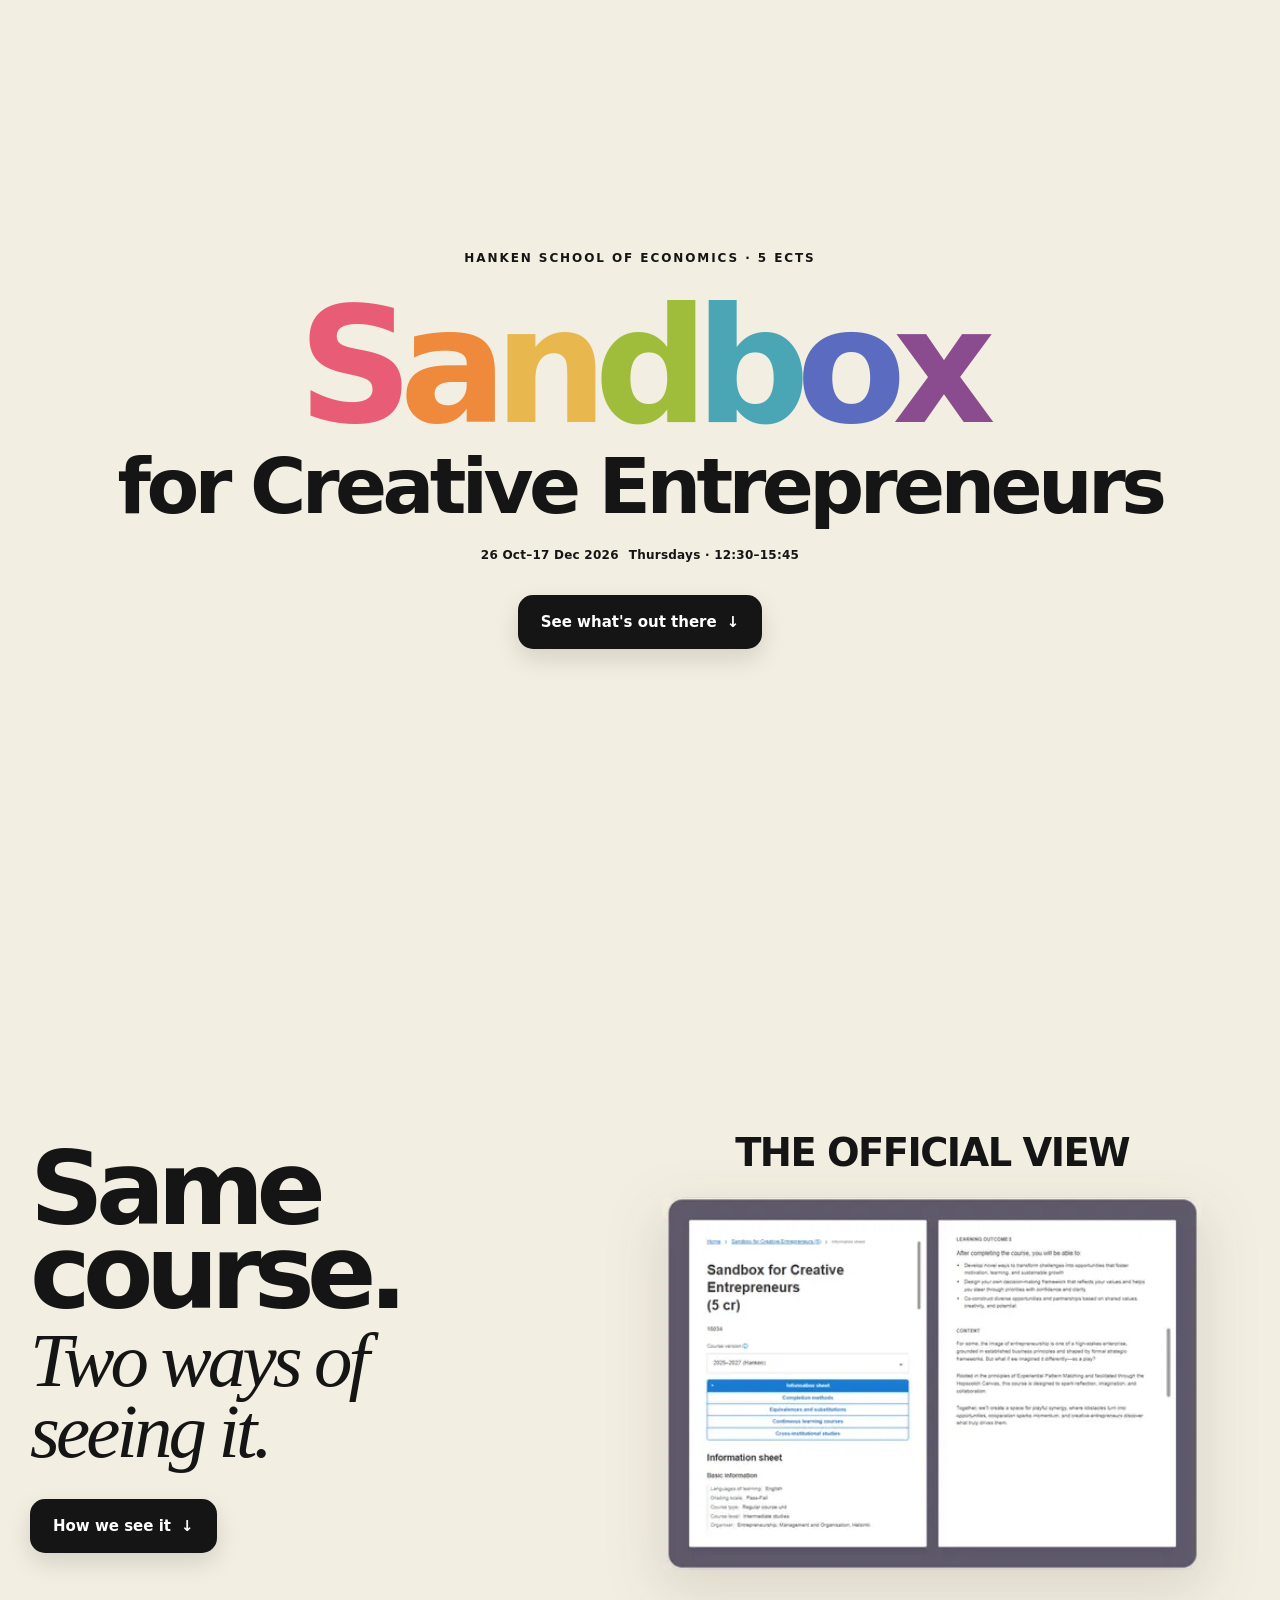
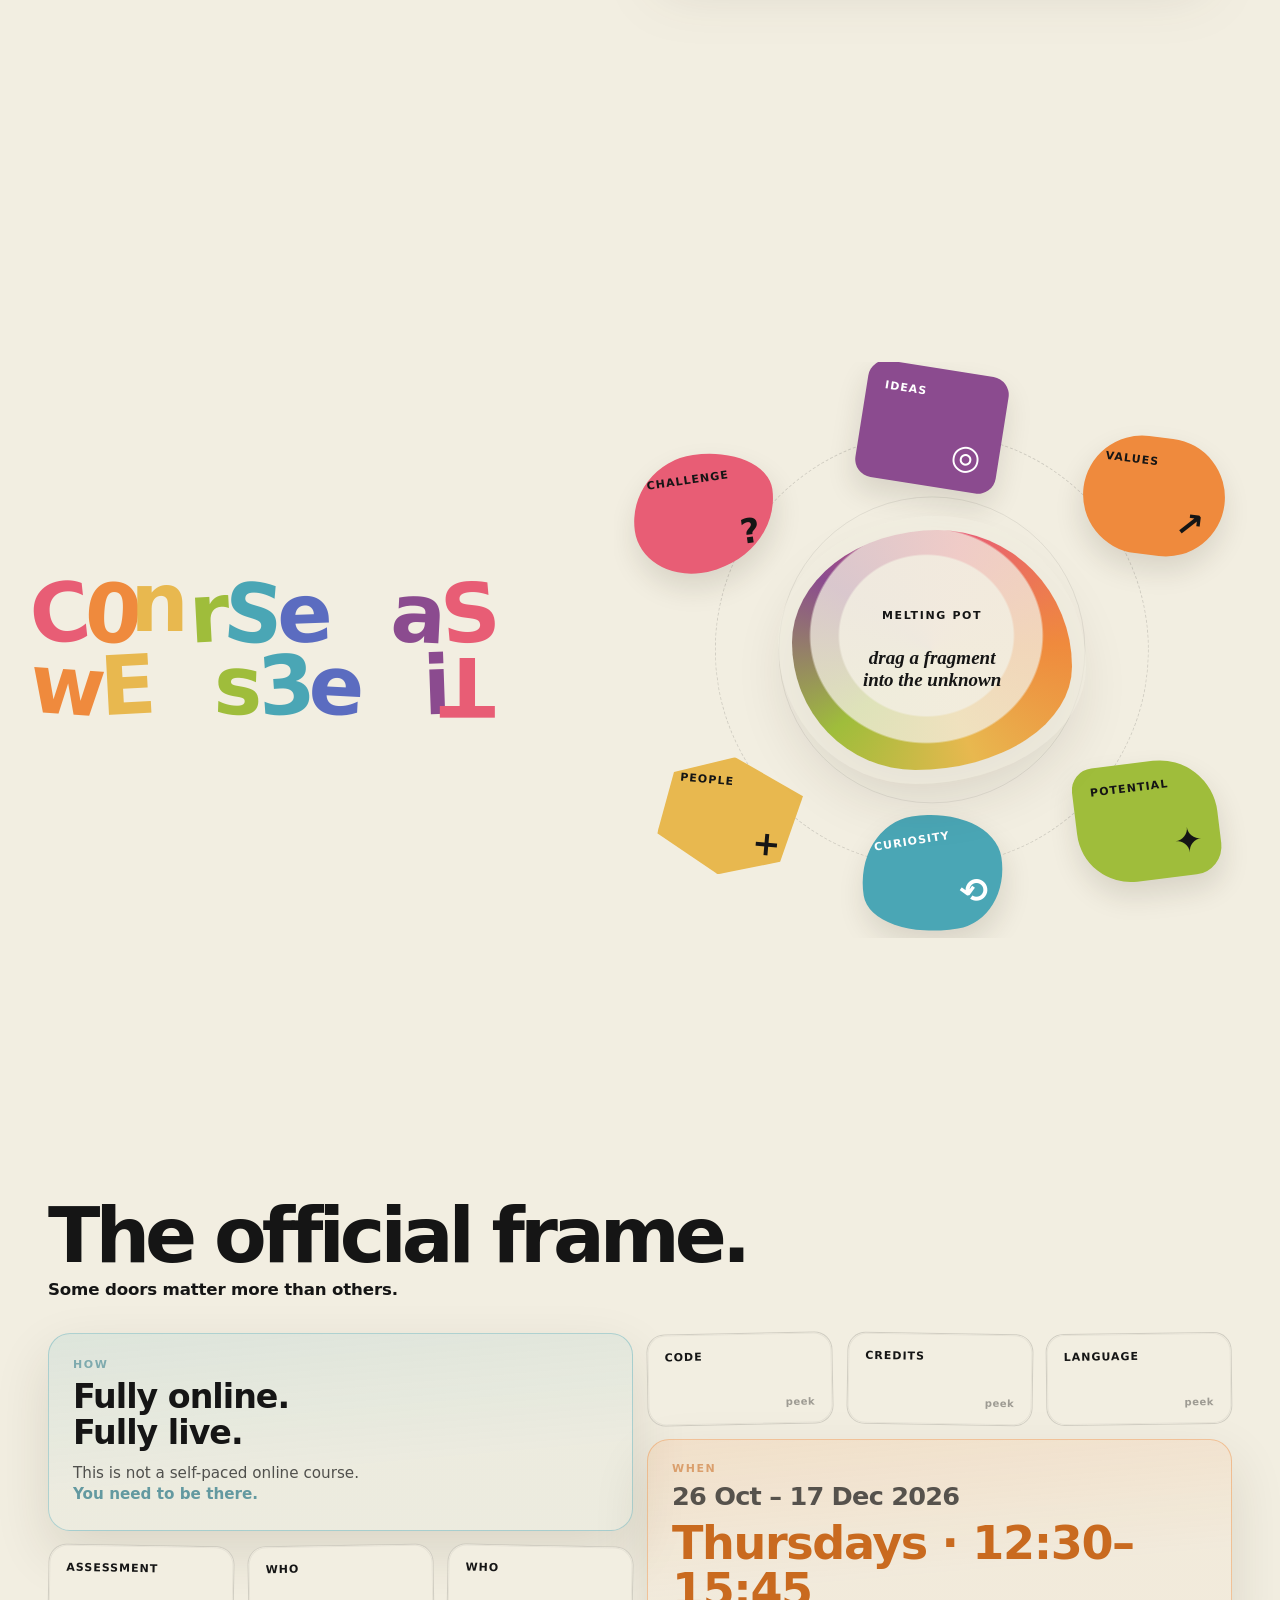
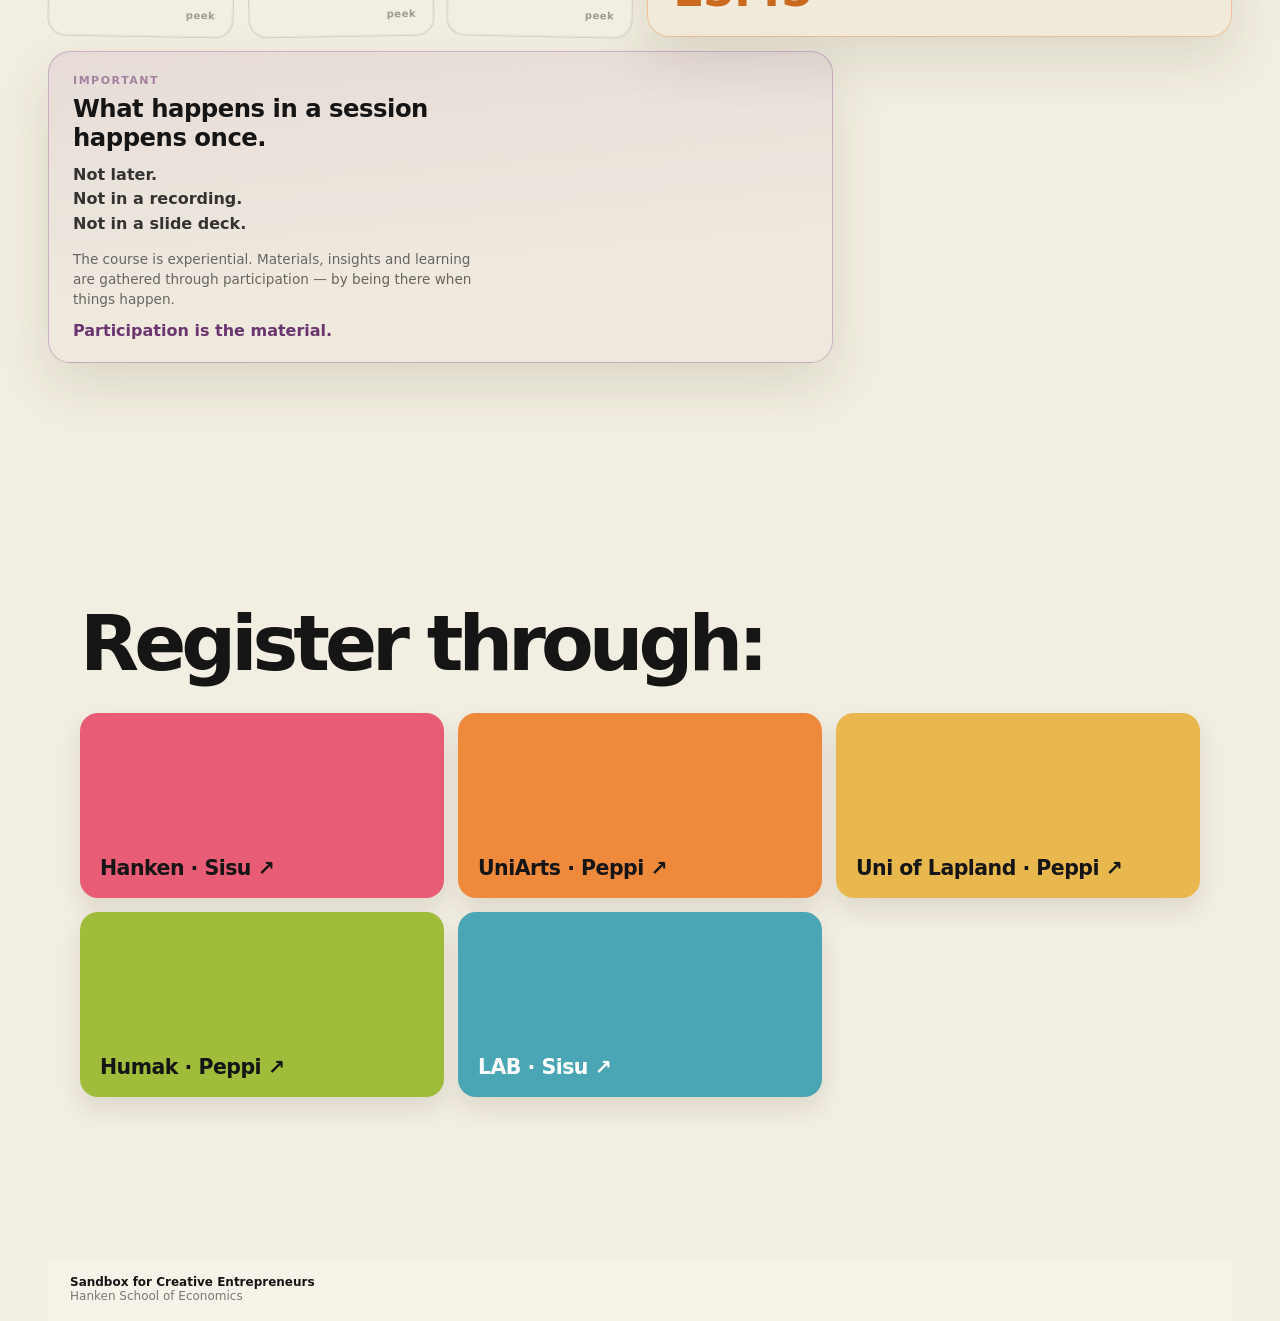
==== index.html @ aa0f50b8 "Redesign "The official frame." as a hide-and-seek locker wall Replaces the 4x2 facts-grid table with" ====
<!doctype html>
<html lang="en">
<head>
  <meta charset="utf-8" />
  <meta name="viewport" content="width=device-width, initial-scale=1" />
  <meta name="description" content="Sandbox for Creative Entrepreneurs — a playful Hanken course in curiosity, imagination, reflection and entrepreneurship." />
  <link rel="canonical" href="https://realsandbox.netlify.app/" />
  <meta property="og:type" content="website" />
  <meta property="og:site_name" content="Sandbox for Creative Entrepreneurs" />
  <meta property="og:title" content="Sandbox for Creative Entrepreneurs" />
  <meta property="og:description" content="A playful Hanken course in curiosity, imagination, reflection and entrepreneurship." />
  <meta property="og:url" content="https://realsandbox.netlify.app/" />
  <meta property="og:image" content="https://realsandbox.netlify.app/assets/social-share.jpg?v=4" />
  <meta property="og:image:width" content="1200" />
  <meta property="og:image:height" content="630" />
  <meta name="twitter:card" content="summary_large_image" />
  <meta name="twitter:image" content="https://realsandbox.netlify.app/assets/social-share.jpg?v=4" />
  <meta name="theme-color" content="#f2eee1" />
  <title>Sandbox for Creative Entrepreneurs | Hanken</title>
  <link rel="icon" href="assets/favicon.svg" type="image/svg+xml" />
  <link rel="stylesheet" href="assets/site-v2.css" />
  <link rel="stylesheet" href="assets/journey-4x2.css" />
  <link rel="stylesheet" href="assets/experience-v3.css" />
  <link rel="stylesheet" href="assets/hero-schedule.css" />
  <link rel="stylesheet" href="assets/playful-heading.css" />
  <link rel="stylesheet" href="assets/locker-wall.css" />
  <script defer src="assets/script-v2.js"></script>
  <script defer src="assets/experience-v3.js"></script>
  <script defer src="assets/locker-wall.js"></script>
</head>
<body>
  <main>
    <section class="screen hero" id="top">
      <div class="hero-inner reveal visible">
        <p class="eyebrow">Hanken School of Economics · 5 ECTS</p>
        <h1>
          <span class="hero-rainbow" aria-label="Sandbox"><span>S</span><span>a</span><span>n</span><span>d</span><span>b</span><span>o</span><span>x</span></span>
          <span class="hero-subline">for Creative Entrepreneurs</span>
        </h1>
        <div class="hero-schedule" aria-label="Course schedule: 26 October to 17 December 2026, Thursdays from 12:30 to 15:45">
          <span class="schedule-dates">26 Oct–17 Dec 2026</span>
          <span class="schedule-time">Thursdays · 12:30–15:45</span>
        </div>
        <a class="button" href="#official-view">See what's out there <span aria-hidden="true">↓</span></a>
      </div>
    </section>

    <section class="screen official-section" id="official-view">
      <div class="official-grid">
        <div class="official-copy reveal">
          <h2>Same course.</h2>
          <p class="display-serif">Two ways of seeing it.</p>
          <a class="button" href="#idea">How we see it <span aria-hidden="true">↓</span></a>
        </div>
        <div class="official-visual reveal">
          <h3>The official view</h3>
          <div class="official-photo-wrap" data-official-photo>
            <img src="assets/official-course-view.webp" alt="Official Hanken Sisu course description for Sandbox for Creative Entrepreneurs." />
          </div>
          <a class="button official-mobile-cta" href="#idea">How we see it <span aria-hidden="true">↓</span></a>
        </div>
      </div>
    </section>

    <section class="screen idea-section" id="idea">
      <div class="idea-layout">
        <div class="idea-heading reveal">
          <h2 class="playful-heading" aria-label="Course as we see it"><span aria-hidden="true"><span class="pf-word"><span class="pf-letter" style="color:#e85d75;transform:rotate(-6deg)">C</span><span class="pf-letter" style="color:#ef8a3d;transform:rotate(4deg)">0</span><span class="pf-letter pf-flip" style="color:#e8b84f">u</span><span class="pf-letter" style="color:#9fbd3b;transform:rotate(-3deg)">r</span><span class="pf-letter" style="color:#4aa6b5;transform:rotate(5deg)">S</span><span class="pf-letter" style="color:#5b6cc0;transform:rotate(-2deg)">e</span></span> <span class="pf-word"><span class="pf-letter" style="color:#8b4b8f;transform:rotate(3deg)">a</span><span class="pf-letter" style="color:#e85d75;transform:rotate(-5deg)">S</span></span> <span class="pf-word"><span class="pf-letter" style="color:#ef8a3d;transform:rotate(4deg)">w</span><span class="pf-letter" style="color:#e8b84f;transform:rotate(-3deg)">E</span></span> <span class="pf-word"><span class="pf-letter" style="color:#9fbd3b;transform:rotate(2deg)">s</span><span class="pf-letter" style="color:#4aa6b5;transform:rotate(-4deg)">3</span><span class="pf-letter" style="color:#5b6cc0;transform:rotate(3deg)">e</span></span> <span class="pf-word"><span class="pf-letter" style="color:#8b4b8f;transform:rotate(-2deg)">i</span><span class="pf-letter pf-flip" style="color:#e85d75">T</span></span></span></h2>
        </div>
        <div class="idea-visual reveal">
          <div class="sandbox-scene" data-sandbox aria-label="Interactive sandbox with draggable play pieces.">
            <div class="sand-label">drag &amp; play</div>
            <div class="puzzle-piece p1" data-draggable tabindex="0" role="button" aria-label="Challenge. Press Enter to place it in the melting pot."><small>Challenge</small><strong>?</strong></div>
            <div class="puzzle-piece p2" data-draggable tabindex="0" role="button" aria-label="Values. Press Enter to place it in the melting pot."><small>Values</small><strong>↗</strong></div>
            <div class="puzzle-piece p3" data-draggable tabindex="0" role="button" aria-label="People. Press Enter to place it in the melting pot."><small>People</small><strong>+</strong></div>
            <div class="puzzle-piece p4" data-draggable tabindex="0" role="button" aria-label="Potential. Press Enter to place it in the melting pot."><small>Potential</small><strong>✦</strong></div>
            <div class="puzzle-piece p5" data-draggable tabindex="0" role="button" aria-label="Ideas. Press Enter to place it in the melting pot."><small>Ideas</small><strong>◎</strong></div>
            <div class="puzzle-piece p6" data-draggable tabindex="0" role="button" aria-label="Curiosity. Press Enter to place it in the melting pot."><small>Curiosity</small><strong>⟲</strong></div>
          </div>
        </div>
      </div>
    </section>

    <section class="screen course-section" id="course">
      <div class="course-inner">
        <h2 class="reveal">The official frame.</h2>
        <p class="course-subline reveal">Some doors matter more than others.</p>
        <div class="locker-wall reveal" aria-label="Course details. Three highlighted panels are always open; the smaller buttons open to reveal more.">
          <div class="locker locker--open locker--how">
            <p class="locker-label">How</p>
            <p class="locker-main">Fully online.<br />Fully live.</p>
            <p class="locker-sub">This is not a self-paced online course.<br /><strong>You need to be there.</strong></p>
          </div>

          <button type="button" class="locker locker--closed locker--code" data-locker aria-expanded="false" aria-label="Open to reveal the course code" title="Click to open &mdash; double-click to snoop">
            <span class="locker-door" aria-hidden="true">
              <span class="locker-tag">Code</span>
              <span class="locker-peek">peek</span>
            </span>
            <span class="locker-panel">
              <span class="locker-content" aria-hidden="true">
                <span class="locker-content-label">Course code</span>
                <span class="locker-content-value">18034</span>
              </span>
            </span>
          </button>

          <div class="locker locker--open locker--when">
            <p class="locker-label">When</p>
            <p class="locker-main">26 Oct – 17 Dec 2026</p>
            <p class="locker-time">Thursdays · 12:30–15:45</p>
          </div>

          <button type="button" class="locker locker--closed locker--credits" data-locker aria-expanded="false" aria-label="Open to reveal the credits" title="Click to open &mdash; double-click to snoop">
            <span class="locker-door" aria-hidden="true">
              <span class="locker-tag">Credits</span>
              <span class="locker-peek">peek</span>
            </span>
            <span class="locker-panel">
              <span class="locker-content" aria-hidden="true">
                <span class="locker-content-label">Credits</span>
                <span class="locker-content-value">5 ECTS</span>
              </span>
            </span>
          </button>

          <div class="locker locker--open locker--why">
            <p class="locker-label">Important</p>
            <p class="locker-main">What happens in a session happens once.</p>
            <p class="locker-lines">Not later.<br />Not in a recording.<br />Not in a slide deck.</p>
            <p class="locker-desc">The course is experiential. Materials, insights and learning are gathered through participation — by being there when things happen.</p>
            <p class="locker-emph">Participation is the material.</p>
          </div>

          <button type="button" class="locker locker--closed locker--language" data-locker aria-expanded="false" aria-label="Open to reveal the language" title="Click to open &mdash; double-click to snoop">
            <span class="locker-door" aria-hidden="true">
              <span class="locker-tag">Language</span>
              <span class="locker-peek">peek</span>
            </span>
            <span class="locker-panel">
              <span class="locker-content" aria-hidden="true">
                <span class="locker-content-label">Language</span>
                <span class="locker-content-value">English</span>
              </span>
            </span>
          </button>

          <button type="button" class="locker locker--closed locker--assessment" data-locker aria-expanded="false" aria-label="Open to reveal the assessment" title="Click to open &mdash; double-click to snoop">
            <span class="locker-door" aria-hidden="true">
              <span class="locker-tag">Assessment</span>
              <span class="locker-peek">peek</span>
            </span>
            <span class="locker-panel">
              <span class="locker-content" aria-hidden="true">
                <span class="locker-content-label">Assessment</span>
                <span class="locker-content-value">Pass / Fail</span>
              </span>
            </span>
          </button>

          <button type="button" class="locker locker--closed locker--organiser" data-locker aria-expanded="false" aria-label="Open to reveal the organiser" title="Click to open &mdash; double-click to snoop">
            <span class="locker-door" aria-hidden="true">
              <span class="locker-tag">Who</span>
              <span class="locker-peek">peek</span>
            </span>
            <span class="locker-panel">
              <span class="locker-content" aria-hidden="true">
                <span class="locker-content-label">Organiser</span>
                <span class="locker-content-value">Entrepreneurship and Management, Helsinki</span>
              </span>
            </span>
          </button>

          <button type="button" class="locker locker--closed locker--facilitators" data-locker aria-expanded="false" aria-label="Open to reveal the facilitators" title="Click to open &mdash; double-click to snoop">
            <span class="locker-door" aria-hidden="true">
              <span class="locker-tag">Who</span>
              <span class="locker-peek">peek</span>
            </span>
            <span class="locker-panel">
              <span class="locker-content" aria-hidden="true">
                <span class="locker-content-label">Facilitators</span>
                <span class="locker-content-value">Daniil Pokidko<br />Ronny Eriksson</span>
              </span>
            </span>
          </button>
        </div>
      </div>
    </section>

    <section class="screen registration-section" id="register">
      <div class="registration-inner">
        <h2 class="reveal">Register through:</h2>
        <div class="registration-grid reveal" aria-label="Registration systems for partner universities">
          <a class="registration-block r1" href="https://sisu.hanken.fi/student/courseunit/otm-fc1a457d-e876-4271-aab2-338b562b9b44/brochure" target="_blank" rel="noopener"><strong>Hanken · Sisu ↗</strong></a>
          <a class="registration-block r2" href="https://student.peppi.uniarts.fi/" target="_blank" rel="noopener"><strong>UniArts · Peppi ↗</strong></a>
          <a class="registration-block r3" href="https://opiskelija-lay.peppi4.lapit.csc.fi/" target="_blank" rel="noopener"><strong>Uni of Lapland · Peppi ↗</strong></a>
          <a class="registration-block r4" href="https://student.peppi.humak.fi/" target="_blank" rel="noopener"><strong>Humak · Peppi ↗</strong></a>
          <a class="registration-block r5" href="https://sisu.lab.fi/" target="_blank" rel="noopener"><strong>LAB · Sisu ↗</strong></a>
        </div>
      </div>
      <footer class="site-footer">
        <div><strong>Sandbox for Creative Entrepreneurs</strong><span>Hanken School of Economics</span></div>
      </footer>
    </section>
  </main>
</body>
</html>
---- assets/site-v2.css ----
:root{--ink:#151515;--paper:#f2eee1;--sand:#e7b764;--wood:#cf9856;--line:rgba(21,21,21,.15);--shadow:0 22px 55px rgba(50,38,20,.12);--max:1480px}*{box-sizing:border-box}html{scroll-behavior:smooth}body{margin:0;background:var(--paper);color:var(--ink);font-family:Inter,ui-sans-serif,system-ui,-apple-system,BlinkMacSystemFont,"Segoe UI",sans-serif;overflow-x:hidden}.screen{min-height:100svh;width:100%;display:flex;align-items:center;justify-content:center;padding:clamp(28px,5vh,58px) max(24px,calc((100vw - var(--max))/2));position:relative}.reveal{opacity:0;transform:translateY(18px);transition:opacity .6s ease,transform .6s ease}.reveal.visible{opacity:1;transform:none}.button{display:inline-flex;align-items:center;gap:10px;min-height:54px;padding:0 23px;border-radius:15px;background:var(--ink);color:#fff;text-decoration:none;font-weight:780;font-size:15px;box-shadow:0 10px 24px rgba(0,0,0,.12);transition:transform .2s ease}.button:hover{transform:translateY(-2px)}.hero{text-align:center}.hero-inner{width:min(1200px,100%);display:flex;flex-direction:column;align-items:center}.eyebrow{margin:0 0 28px;font-size:12px;font-weight:800;letter-spacing:.16em;text-transform:uppercase}.hero h1{margin:0;line-height:.92}.hero-rainbow{display:inline-flex;justify-content:center;white-space:nowrap;font-size:clamp(5.3rem,12.5vw,11rem);font-weight:880;letter-spacing:-.085em}.hero-rainbow span:nth-child(1){color:#e85d75}.hero-rainbow span:nth-child(2){color:#ef8a3d}.hero-rainbow span:nth-child(3){color:#e8b84f}.hero-rainbow span:nth-child(4){color:#9fbd3b}.hero-rainbow span:nth-child(5){color:#4aa6b5}.hero-rainbow span:nth-child(6){color:#5b6cc0}.hero-rainbow span:nth-child(7){color:#8b4b8f}.hero-subline{display:block;margin-top:12px;font-size:clamp(3rem,6vw,5.8rem);font-weight:840;letter-spacing:-.06em}.hero .button{margin-top:54px}.official-grid{width:min(1220px,100%);display:grid;grid-template-columns:.9fr 1.1fr;gap:64px;align-items:center}.official-copy h2{margin:0;font-size:clamp(4.5rem,8vw,8rem);line-height:.82;letter-spacing:-.075em}.display-serif{margin:10px 0 0;font-family:Georgia,serif;font-style:italic;font-size:clamp(3rem,6vw,6rem);line-height:.93;letter-spacing:-.05em}.official-text{font-size:clamp(1.2rem,1.7vw,1.5rem);margin:30px 0 0;max-width:580px}.official-copy .button{margin-top:32px}.official-mobile-cta{display:none}.official-visual{display:flex;flex-direction:column;align-items:center;min-width:0}.official-visual h3{margin:0 0 22px;font-size:clamp(1.8rem,3vw,3rem);text-transform:uppercase;letter-spacing:-.04em}.official-photo-wrap{width:min(540px,44vw);position:relative;z-index:2;transition:transform .32s ease,filter .32s ease;transform-origin:center;filter:drop-shadow(0 18px 28px rgba(55,44,34,.13));pointer-events:none}.official-photo-wrap img{display:block;width:100%;height:auto;max-width:none;image-rendering:auto}.official-photo-wrap.hovered{transform:scale(1.48);z-index:20;filter:drop-shadow(0 28px 42px rgba(30,25,20,.2))}@media (hover:hover) and (pointer:fine){.official-photo-wrap{pointer-events:auto}.official-photo-wrap:hover{transform:scale(1.48);z-index:20;filter:drop-shadow(0 28px 42px rgba(30,25,20,.2))}}.idea-layout{width:min(1380px,100%);display:grid;grid-template-columns:minmax(0,1.35fr) minmax(300px,.65fr);gap:64px;align-items:center}.idea-visual{min-width:0}.idea-visual h2{margin:0 0 24px;font-size:clamp(3.8rem,6.4vw,6.4rem);line-height:.88;letter-spacing:-.068em}.idea-visual h2 em{font-family:Georgia,serif;font-weight:400}.idea-copy{align-self:center}.idea-copy p{margin:0;font-size:clamp(1.55rem,2.2vw,2.35rem);line-height:1.18;letter-spacing:-.035em}.sandbox-scene{position:relative;width:min(760px,100%);height:min(51vh,480px);min-height:390px;border:22px solid var(--wood);border-radius:24px;background:radial-gradient(circle at 18% 20%,rgba(255,255,255,.28) 0 2px,transparent 2.5px) 0 0/20px 20px,radial-gradient(circle at 72% 75%,rgba(121,77,30,.12) 0 1.5px,transparent 2px) 0 0/24px 24px,var(--sand);box-shadow:inset 0 0 0 3px rgba(255,255,255,.17),var(--shadow);overflow:hidden;user-select:none}.sand-label{position:absolute;top:18px;left:20px;font-size:10px;font-weight:850;letter-spacing:.14em;text-transform:uppercase;opacity:.5}.puzzle-piece{position:absolute;width:150px;height:145px;padding:20px 18px;display:flex;flex-direction:column;justify-content:space-between;border-radius:10px;box-shadow:0 12px 22px rgba(68,42,22,.15);cursor:grab;touch-action:none;z-index:3;transition:box-shadow .15s ease}.puzzle-piece:active{cursor:grabbing;box-shadow:0 18px 34px rgba(68,42,22,.22)}.puzzle-piece small{text-transform:uppercase;font-weight:850;letter-spacing:.08em;font-size:12px}.puzzle-piece strong{align-self:flex-end;font-size:42px;line-height:1}.journey-layout{width:min(1380px,100%);display:grid;grid-template-columns:.62fr 1.38fr;gap:54px;align-items:center}.journey-title h2{margin:0;font-size:clamp(4rem,7.2vw,7.4rem);line-height:.86;letter-spacing:-.075em}.journey-board{--gap:14px;position:relative;width:min(820px,58vw);aspect-ratio:5/3;max-height:590px;min-height:390px;border-radius:28px;background:rgba(255,255,255,.12);box-shadow:inset 0 0 0 1px rgba(21,21,21,.045);touch-action:none}.journey-block{position:absolute;display:flex;align-items:flex-end;padding:18px 20px;border-radius:18px;border:1px solid rgba(21,21,21,.14);box-shadow:0 12px 24px rgba(50,38,20,.08);cursor:grab;touch-action:none;user-select:none;transition:left .22s ease,top .22s ease,box-shadow .15s ease,transform .15s ease}.journey-block.dragging{cursor:grabbing;z-index:20;transition:none;transform:scale(1.025);box-shadow:0 18px 34px rgba(50,38,20,.18)}.journey-block strong{font-size:clamp(1.1rem,1.5vw,1.45rem);letter-spacing:-.025em}.j1{background:#efc0c3}.j2{background:#f5f2e9}.j3{background:#e1eaa4}.j4{background:#c4d9d9}.j5{background:#f5f2e9}.j6{background:#edd3a4}.course-section{padding-bottom:0;align-items:stretch;flex-direction:column;justify-content:flex-start}.course-inner{width:min(1240px,calc(100% - 48px));margin:auto auto 0;display:flex;flex-direction:column;justify-content:center;min-height:calc(100svh - 84px)}.course-inner>h2{margin:0 0 30px;font-size:clamp(3.8rem,6vw,6rem);line-height:.9;letter-spacing:-.065em}.official-link{margin-top:20px;padding:20px 22px;background:#efd3a3;border-radius:18px 18px 0 0;display:flex;align-items:center;justify-content:space-between;gap:25px}.official-link div{display:flex;flex-direction:column}.official-link small{opacity:.65}.official-link strong{font-size:17px}.registration-section{padding-bottom:0;align-items:stretch;flex-direction:column;justify-content:flex-start}.registration-inner{width:min(1120px,calc(100% - 48px));margin:auto;display:flex;flex-direction:column;justify-content:center;min-height:calc(100svh - 84px)}.registration-inner>h2{margin:0 0 34px;font-size:clamp(3.8rem,6vw,6rem);line-height:.9;letter-spacing:-.065em}.registration-grid{display:grid;grid-template-columns:repeat(3,minmax(0,1fr));gap:14px;width:100%}.registration-block{min-height:185px;padding:18px 20px;display:flex;align-items:flex-end;border-radius:18px;text-decoration:none;color:var(--ink);box-shadow:0 12px 24px rgba(50,38,20,.11);transition:transform .2s ease,box-shadow .2s ease}.registration-block strong{font-size:clamp(1.1rem,1.6vw,1.45rem);line-height:1.05;letter-spacing:-.025em}.registration-block:hover{transform:translateY(-4px);box-shadow:0 18px 32px rgba(50,38,20,.16)}.registration-block.r1{background:#e85d75}.registration-block.r2{background:#ef8a3d}.registration-block.r3{background:#e8b84f}.registration-block.r4{background:#9fbd3b}.registration-block.r5{background:#4aa6b5;color:#fff}.site-footer{width:min(1240px,calc(100% - 48px));margin:0 auto;padding:14px 22px 18px;background:rgba(255,255,255,.25);border-top:0;display:flex;align-items:center}.site-footer div{display:flex;flex-direction:column;font-size:12px}.site-footer span{opacity:.55}@media (max-width:1000px){.screen{min-height:auto;padding:70px 24px}.hero{min-height:100svh}.official-grid,.idea-layout,.journey-layout{grid-template-columns:1fr;gap:34px}.official-copy{text-align:center}.official-copy .button{margin-inline:auto}.official-photo-wrap{width:min(620px,78vw)}.official-photo-wrap.hovered{transform:scale(1.12)}.idea-copy p{font-size:1.45rem}.sandbox-scene{margin-inline:auto;width:min(720px,100%);height:470px}.journey-title{text-align:center}.journey-title h2 br{display:none}.journey-board{width:min(820px,92vw);margin:auto}.course-inner{min-height:auto;padding-top:60px}.course-section{min-height:100svh}}@media (max-width:640px){.screen{padding:54px 16px}.official-copy>.button{display:none}.official-mobile-cta{display:inline-flex;margin-top:24px;align-self:center}.hero{min-height:100svh}.hero-rainbow{font-size:clamp(3.5rem,17vw,5.2rem)}.hero-subline{font-size:clamp(2rem,10vw,3.1rem)}.hero .button{margin-top:42px}.official-copy h2{font-size:4.3rem}.display-serif{font-size:3.2rem}.official-photo-wrap{width:86vw}.official-photo-wrap.hovered{transform:scale(1.08)}.idea-visual h2{font-size:3.5rem}.sandbox-scene{height:420px;min-height:420px;border-width:14px}.puzzle-piece{width:112px;height:108px;padding:14px 12px}.puzzle-piece::before,.puzzle-piece::after{display:none}.puzzle-piece strong{font-size:30px}.puzzle-piece small{font-size:10px}.journey-layout{gap:24px}.journey-title h2{font-size:3.7rem}.journey-board{width:94vw;min-height:360px;aspect-ratio:auto;height:430px}.journey-block{padding:12px;border-radius:14px}.journey-block strong{font-size:1rem}.official-link{flex-direction:column;align-items:stretch;border-radius:16px 16px 0 0}.site-footer{width:calc(100% - 32px);padding:12px 16px 16px}.course-inner{width:calc(100% - 32px);padding-top:42px}.course-inner>h2{font-size:3.6rem;margin-bottom:22px}.registration-section{min-height:100svh}.registration-inner{width:calc(100% - 32px);min-height:calc(100svh - 74px);padding:42px 0 30px}.registration-inner>h2{font-size:3.6rem;margin-bottom:24px}.registration-grid{grid-template-columns:repeat(2,minmax(0,1fr));gap:10px}.registration-block{min-height:145px;padding:13px;border-radius:14px}.registration-block strong{font-size:1rem}.registration-block:last-child{grid-column:1/-1;width:calc(50% - 5px);justify-self:center}}@media (max-width:400px){.idea-visual h2{font-size:clamp(2.1rem,10.5vw,2.75rem);line-height:.9}.registration-inner>h2{font-size:3rem}.registration-block{min-height:125px;padding:11px}.registration-block strong{font-size:.9rem}}@media (prefers-reduced-motion:reduce){html{scroll-behavior:auto}.reveal{opacity:1;transform:none;transition:none}.official-photo-wrap,.journey-block{transition:none}}
---- assets/journey-4x2.css ----
.journey-board{aspect-ratio:2/1;width:min(760px,54vw);min-height:320px;max-height:460px;background:transparent;box-shadow:none;touch-action:pan-y}.journey-axis{display:none!important}.journey-block{border:0;border-radius:12px;box-shadow:0 12px 24px rgba(50,38,20,.11)}.journey-block.j1{background:#e85d75;color:#151515}.journey-block.j2{background:#ef8a3d;color:#151515}.journey-block.j3{background:#e8b84f;color:#151515}.journey-block.j4{background:#9fbd3b;color:#151515}.journey-block.j5{background:#4aa6b5;color:#fff}.journey-block.j6{background:#8b4b8f;color:#fff}

/* Entrepreneurship as play: an animated melting pot. */
.sandbox-scene{position:relative;width:min(780px,100%);height:min(64svh,600px);min-height:540px;border:0;border-radius:0;background:transparent;box-shadow:none;overflow:hidden;isolation:isolate}
.sandbox-scene::before,.sandbox-scene::after{content:"";position:absolute;left:50%;top:50%;border-radius:50%;transform:translate(-50%,-50%);pointer-events:none;z-index:1}
.sandbox-scene::before{width:min(68%,500px);aspect-ratio:1;border:1px dashed rgba(21,21,21,.15);animation:portal-orbit 25s linear infinite}
.sandbox-scene::after{width:min(48%,350px);aspect-ratio:1;border:1px solid rgba(21,21,21,.08);animation:portal-orbit 18s linear infinite reverse}

.sand-label{position:absolute;left:50%;top:50%;width:280px;height:240px;padding:38px 42px;transform:translate(-50%,-50%);display:flex;flex-direction:column;align-items:center;justify-content:center;gap:13px;border-radius:52% 48% 56% 44% / 47% 57% 43% 53%;font-size:0;opacity:1;z-index:5;pointer-events:none;color:#151515;text-align:center;background:radial-gradient(ellipse at 48% 44%,rgba(242,238,225,.97) 0 42%,rgba(242,238,225,.76) 43% 56%,transparent 57%),conic-gradient(from 15deg,#e85d75,#ef8a3d,#e8b84f,#9fbd3b,#8b4b8f,#e85d75);box-shadow:0 0 0 14px rgba(242,238,225,.6),0 25px 58px rgba(50,38,20,.14);animation:melting-pot 7s ease-in-out infinite;transition:width .5s cubic-bezier(.2,.8,.2,1),height .5s cubic-bezier(.2,.8,.2,1),padding .5s ease,transform .25s ease,box-shadow .25s ease,background .4s ease}
.sand-label::before{content:attr(data-label);display:block;font:900 11px/1 Inter,ui-sans-serif,system-ui,sans-serif;letter-spacing:.15em;text-transform:uppercase}
.sand-label::after{content:attr(data-message);display:block;width:100%;max-width:190px;font:600 italic 19px/1.12 Georgia,serif;letter-spacing:0;text-transform:none;text-wrap:balance}

.sandbox-scene.portal-ready .sand-label{transform:translate(-50%,-50%) scale(1.09);box-shadow:0 0 0 22px rgba(242,238,225,.38),0 32px 78px rgba(50,38,20,.2)}
.sandbox-scene.portal-flash .sand-label{animation:melting-pot 7s ease-in-out infinite,pot-flash .62s ease}
.sandbox-scene.completing .sand-label{width:315px;height:275px;box-shadow:0 0 0 24px rgba(242,238,225,.33),0 38px 90px rgba(50,38,20,.21)}
.sandbox-scene.complete .sand-label{width:360px;height:330px;padding:220px 42px 30px;justify-content:flex-end;pointer-events:auto;cursor:pointer;background:radial-gradient(ellipse at 50% 46%,rgba(242,238,225,.83) 0 35%,rgba(242,238,225,.45) 36% 53%,transparent 54%),conic-gradient(from 15deg,#e85d75,#ef8a3d,#e8b84f,#9fbd3b,#8b4b8f,#e85d75);box-shadow:0 0 0 17px rgba(242,238,225,.54),0 34px 82px rgba(50,38,20,.18)}
.sandbox-scene.complete .sand-label::before{font-size:10px}
.sandbox-scene.complete .sand-label::after{max-width:235px;font-size:17px;line-height:1.1}
.sandbox-scene.resetting .sand-label{transform:translate(-50%,-50%) scale(.93);filter:saturate(.8)}

.puzzle-piece{width:142px;height:118px;padding:18px;z-index:4;border:0;box-shadow:0 14px 28px rgba(50,38,20,.13);transition:box-shadow .18s ease,filter .18s ease,opacity .18s ease;display:flex;flex-direction:column;justify-content:space-between}
.puzzle-piece::before,.puzzle-piece::after{display:none!important}
.puzzle-piece:hover{filter:saturate(1.08);box-shadow:0 18px 34px rgba(50,38,20,.18)}
.puzzle-piece small{font-size:11px;letter-spacing:.1em}.puzzle-piece strong{font-size:34px}
.p1{left:3%;top:16%;background:#e85d75;border-radius:48% 52% 58% 42% / 57% 38% 62% 43%;transform:rotate(-8deg)}
.p2{right:4%;top:13%;background:#ef8a3d;border-radius:999px;transform:rotate(7deg)}
.p3{left:7%;bottom:11%;background:#e8b84f;clip-path:polygon(50% 0,100% 28%,88% 85%,45% 100%,0 70%,8% 17%);transform:rotate(5deg)}
.p4{right:5%;bottom:10%;background:#9fbd3b;border-radius:22px 58px 28px 54px;transform:rotate(-7deg)}
.p5{left:calc(50% - 71px);top:1%;background:#8b4b8f;color:#fff;border-radius:18px;transform:rotate(9deg)}
.p6{left:calc(50% - 71px);bottom:1%;background:#4aa6b5;color:#fff;border-radius:42% 58% 38% 62% / 60% 46% 54% 40%;transform:rotate(-9deg)}
.puzzle-piece.consumed{left:50%!important;top:50%!important;right:auto!important;bottom:auto!important;opacity:0!important;filter:blur(10px)!important;transform:translate(-50%,-50%) scale(.03) rotate(180deg)!important;pointer-events:none!important;transition:left .5s cubic-bezier(.2,.8,.2,1),top .5s cubic-bezier(.2,.8,.2,1),opacity .48s ease,transform .5s ease,filter .48s ease!important}
.puzzle-piece.reborn{animation:piece-reborn .68s ease both}

.play-creature{position:absolute;left:50%;top:50%;width:355px;height:255px;z-index:8;opacity:0;pointer-events:none;filter:blur(13px);transform:translate(-50%,-34%) scale(.08) rotate(-8deg);transform-origin:50% 80%;transition:opacity .7s ease,transform .82s cubic-bezier(.15,.9,.25,1.12),filter .66s ease}
.play-creature.visible{opacity:1;filter:none;transform:translate(-50%,-62%) scale(1) rotate(0deg);pointer-events:none}
.play-creature.escaping{animation:creature-run-out 1.45s cubic-bezier(.2,.7,.3,1) forwards;pointer-events:none}
.play-creature svg{display:block;width:100%;height:100%;overflow:visible;filter:drop-shadow(0 18px 18px rgba(50,38,20,.13))}
.play-creature.visible svg{animation:creature-float 3.8s ease-in-out .7s infinite}
.play-creature .c-piece{transform-box:fill-box;transform-origin:center;animation:creature-piece-in .72s cubic-bezier(.15,.9,.25,1.2) both}
.play-creature .c-piece:nth-child(2){animation-delay:.06s}.play-creature .c-piece:nth-child(3){animation-delay:.12s}.play-creature .c-piece:nth-child(4){animation-delay:.18s}.play-creature .c-piece:nth-child(5){animation-delay:.24s}.play-creature .c-piece:nth-child(6){animation-delay:.3s}

@keyframes portal-orbit{to{transform:translate(-50%,-50%) rotate(360deg)}}
@keyframes melting-pot{0%,100%{border-radius:52% 48% 56% 44% / 47% 57% 43% 53%;background-position:50% 50%,0 0}22%{border-radius:44% 56% 46% 54% / 59% 43% 57% 41%}48%{border-radius:59% 41% 53% 47% / 42% 61% 39% 58%;background-position:47% 52%,0 0}73%{border-radius:47% 53% 41% 59% / 54% 45% 55% 46%}}
@keyframes pot-flash{0%,100%{filter:brightness(1)}45%{filter:brightness(1.13) saturate(1.22)}}
@keyframes creature-piece-in{0%{opacity:0;transform:scale(.12) rotate(35deg)}100%{opacity:1;transform:scale(1) rotate(0)}}
@keyframes creature-float{0%,100%{transform:translateY(0) rotate(-.6deg)}50%{transform:translateY(-8px) rotate(.6deg)}}@keyframes creature-run-out{0%{opacity:1;filter:none;transform:translate(-50%,-62%) scale(1) rotate(0deg)}32%{opacity:.96;transform:translate(-22%,-66%) scale(.98) rotate(2deg)}68%{opacity:.62;filter:blur(1px);transform:translate(28vw,-72%) scale(.9) rotate(4deg)}100%{opacity:0;filter:blur(8px);transform:translate(72vw,-80%) scale(.7) rotate(8deg)}}
@keyframes piece-reborn{0%{opacity:0;filter:blur(10px) saturate(1.5)}60%{opacity:1;filter:blur(0) saturate(1.18)}100%{opacity:1;filter:none}}

@media(max-width:1000px){.journey-board{width:min(760px,90vw);aspect-ratio:2/1;min-height:300px}.sandbox-scene{margin-inline:auto;width:min(780px,96vw);height:580px}}
@media(max-width:640px){.journey-board{width:94vw;height:360px;min-height:360px;aspect-ratio:auto}.sandbox-scene{height:465px;min-height:465px}.sandbox-scene::before{width:95vw}.sandbox-scene::after{width:72vw}.sand-label{width:235px;height:210px;padding:30px 32px}.sand-label::after{font-size:16px;max-width:165px}.sandbox-scene.completing .sand-label{width:260px;height:235px}.sandbox-scene.complete .sand-label{width:300px;height:285px;padding:190px 32px 25px}.sandbox-scene.complete .sand-label::after{font-size:15px;max-width:205px}.play-creature{width:285px;height:210px}.play-creature.visible{transform:translate(-50%,-61%) scale(1)}.puzzle-piece{width:104px;height:84px;padding:12px}.puzzle-piece strong{font-size:26px}.puzzle-piece small{font-size:9px}.p1{left:0;top:15%}.p2{right:0;top:12%}.p3{left:1%;bottom:10%}.p4{right:1%;bottom:10%}.p5{left:calc(50% - 52px);top:0}.p6{left:calc(50% - 52px);bottom:0}}
@media(max-width:1000px) and (orientation:landscape) and (max-height:520px){.sandbox-scene{height:min(85svh,400px);min-height:300px}}
@media(max-width:400px){.journey-board{--gap:8px;height:300px;min-height:300px}.journey-block{padding:8px 7px}.journey-block strong{font-size:clamp(.64rem,2.9vw,.72rem);white-space:nowrap}.puzzle-piece{width:96px;height:80px;padding:10px}.puzzle-piece small{font-size:8px}.puzzle-piece strong{font-size:24px}.p1,.p2{top:22%}.p5,.p6{left:calc(50% - 48px)}}
@media(prefers-reduced-motion:reduce){.sandbox-scene::before,.sandbox-scene::after,.sand-label,.play-creature.visible svg,.play-creature .c-piece,.play-creature.escaping,.puzzle-piece.reborn{animation:none}.play-creature,.puzzle-piece.consumed{transition-duration:.01ms!important}.play-creature.escaping{opacity:0!important}}
---- assets/experience-v3.css ----
/* Latest interaction/layout overrides. Loaded after journey-4x2.css. */

/* Desktop: Entrepreneurship as play mirrors the official-view composition. */
.idea-heading{min-width:0}
.idea-heading h2{margin:0;font-size:clamp(3.8rem,6.4vw,6.4rem);line-height:.88;letter-spacing:-.068em}
.idea-heading h2 em{font-family:Georgia,serif;font-weight:400}
.idea-visual{min-width:0;display:flex;align-items:center;justify-content:center}
@media(min-width:1001px){
  .idea-layout{width:min(1220px,100%);grid-template-columns:.9fr 1.1fr;gap:64px;align-items:center}
  .sandbox-scene{width:min(650px,100%)}
}
@media(max-width:1000px){.idea-heading{text-align:center}}
@media(max-width:640px){.idea-heading h2{font-size:3.5rem}}
@media(max-width:400px){.idea-heading h2{font-size:clamp(2.1rem,10.5vw,2.75rem);line-height:.9}}

/* No straight line required: turn the six draggable rectangles into footprints. */
.journey-block{
  --step:#e85d75;
  border:0;
  border-radius:0;
  box-shadow:none;
  background:transparent!important;
  padding:0;
  display:block;
  overflow:visible;
  font-size:clamp(14px,1.45vw,20px);
}
.journey-block::before{
  content:"";
  position:absolute;
  z-index:0;
  left:18%;right:11%;top:18%;bottom:3%;
  background:var(--step);
  border-radius:52% 48% 43% 57% / 64% 58% 42% 36%;
  box-shadow:0 12px 24px rgba(50,38,20,.11);
  transform:rotate(-6deg);
  transition:filter .15s ease,box-shadow .15s ease;
}
.journey-block::after{
  content:"";
  position:absolute;
  z-index:0;
  left:16%;top:4%;
  width:16%;aspect-ratio:1;
  border-radius:50%;
  background:var(--step);
  box-shadow:1.05em -.16em 0 -.08em var(--step),2.02em .08em 0 -.15em var(--step),2.86em .58em 0 -.22em var(--step);
  transform:rotate(-6deg);
}
.journey-block:nth-child(even)::before{transform:scaleX(-1) rotate(-6deg)}
.journey-block:nth-child(even)::after{
  left:auto;right:16%;
  box-shadow:-1.05em -.16em 0 -.08em var(--step),-2.02em .08em 0 -.15em var(--step),-2.86em .58em 0 -.22em var(--step);
  transform:rotate(6deg);
}
.journey-block strong{
  position:absolute;
  z-index:2;
  left:20%;right:13%;bottom:22%;
  text-align:center;
  font-size:clamp(.72rem,1.2vw,1rem);
  line-height:1;
  letter-spacing:-.035em;
  pointer-events:none;
}
.journey-block.dragging::before{filter:saturate(1.08);box-shadow:0 18px 34px rgba(50,38,20,.18)}
.journey-block.j1{--step:#e85d75;color:#151515}
.journey-block.j2{--step:#ef8a3d;color:#151515}
.journey-block.j3{--step:#e8b84f;color:#151515}
.journey-block.j4{--step:#9fbd3b;color:#151515}
.journey-block.j5{--step:#4aa6b5;color:#fff}
.journey-block.j6{--step:#8b4b8f;color:#fff}
@media(max-width:640px){
  .journey-block{padding:0;font-size:11px}
  .journey-block strong{font-size:clamp(.55rem,2.4vw,.68rem);left:15%;right:10%;bottom:22%;white-space:normal}
}
@media(max-width:400px){
  .journey-block{padding:0;font-size:9px}
  .journey-block strong{font-size:clamp(.52rem,2.25vw,.62rem);white-space:normal;left:13%;right:8%}
}

/* Shark exits left; unicorn and elephant keep the existing rightward exit. */
.play-creature[data-creature="shark"].escaping{animation-name:creature-run-out-left}
@keyframes creature-run-out-left{
  0%{opacity:1;filter:none;transform:translate(-50%,-62%) scale(1) rotate(0deg)}
  32%{opacity:.96;transform:translate(-78%,-66%) scale(.98) rotate(-2deg)}
  68%{opacity:.62;filter:blur(1px);transform:translate(-28vw,-72%) scale(.9) rotate(-4deg)}
  100%{opacity:0;filter:blur(8px);transform:translate(-72vw,-80%) scale(.7) rotate(-8deg)}
}
---- assets/hero-schedule.css ----
.hero-schedule{margin:24px 0 0;display:flex;align-items:center;justify-content:center;gap:6px 10px;flex-wrap:wrap;font-size:12px;font-weight:700;letter-spacing:.02em;line-height:1.4;text-transform:none}.hero-schedule .schedule-dates,.hero-schedule .schedule-time{display:inline;padding:0;border:0;border-radius:0;background:none;box-shadow:none;min-height:0}.hero .hero-schedule+.button{margin-top:32px}@media (max-width:640px){.hero-schedule{margin-top:22px;gap:2px;flex-direction:column;width:100%;font-size:12px}.hero .hero-schedule+.button{margin-top:30px}}
---- assets/playful-heading.css ----
/* "Course as we see it" — playful per-letter styling for the idea-section heading. */
.playful-heading{word-spacing:.5em}
.playful-heading .pf-word{display:inline-block}
.playful-heading .pf-letter{display:inline-block}
.playful-heading .pf-flip{display:inline-block;transform:rotate(180deg)}
---- assets/locker-wall.css ----
/* "The official frame." — hide-and-seek locker wall replacing the old facts-grid table. */

.course-subline{margin:-20px 0 34px;font-size:clamp(1rem,1.3vw,1.25rem);font-weight:600;opacity:.55;letter-spacing:-.01em}

.locker-wall{
  display:grid;
  grid-template-columns:repeat(6,1fr);
  grid-auto-rows:minmax(92px,auto);
  grid-auto-flow:dense;
  gap:14px;
  margin-bottom:20px;
}

.locker{
  position:relative;
  border-radius:18px;
  font-family:inherit;
  color:var(--ink);
  overflow:hidden;
  text-align:left;
}

/* Open lockers */
.locker--open{
  background:#fff;
  border:1px solid var(--line);
  box-shadow:var(--shadow);
  padding:22px 24px;
  display:flex;
  flex-direction:column;
  justify-content:center;
  border-radius:22px;
}
.locker--how{grid-column:span 3;grid-row:span 2;background:linear-gradient(175deg,rgba(74,166,181,.12),rgba(74,166,181,.03) 65%);border-color:rgba(74,166,181,.38)}
.locker--when{grid-column:span 3;grid-row:span 2;background:linear-gradient(175deg,rgba(239,138,61,.14),rgba(239,138,61,.03) 65%);border-color:rgba(239,138,61,.42)}
.locker--why{grid-column:span 4;grid-row:span 2;background:linear-gradient(175deg,rgba(139,75,143,.11),rgba(139,75,143,.03) 65%);border-color:rgba(139,75,143,.35)}

.locker-label{margin:0 0 8px;font-size:11px;font-weight:850;letter-spacing:.14em;text-transform:uppercase;opacity:.55}
.locker--how .locker-label{color:#2f7a89}
.locker--when .locker-label{color:#c96a1f}
.locker--why .locker-label{color:#6b3570}

.locker-main{margin:0;font-size:clamp(1.5rem,2.6vw,2.1rem);font-weight:820;line-height:1.08;letter-spacing:-.03em}
.locker-sub{margin:12px 0 0;font-size:clamp(.95rem,1.1vw,1.05rem);line-height:1.4;opacity:.72;max-width:34ch}
.locker-sub strong{opacity:1;color:#2f7a89}

.locker--when .locker-main{font-size:clamp(1.3rem,2vw,1.65rem);font-weight:760;opacity:.7}
.locker-time{margin:10px 0 0;font-size:clamp(2rem,3.6vw,2.9rem);font-weight:880;letter-spacing:-.03em;color:#c96a1f;line-height:1.02}

.locker--why .locker-main{font-size:clamp(1.25rem,1.9vw,1.6rem);font-weight:800;line-height:1.18;letter-spacing:-.02em;max-width:26ch}
.locker-lines{margin:10px 0 0;font-size:clamp(1rem,1.25vw,1.1rem);font-weight:700;line-height:1.55;opacity:.85}
.locker-desc{margin:12px 0 0;font-size:clamp(.85rem,1vw,.94rem);line-height:1.48;opacity:.62;max-width:48ch}
.locker-emph{margin:12px 0 0;font-size:clamp(1rem,1.2vw,1.1rem);font-weight:800;color:#6b3570}

@keyframes locker-breathe{0%,100%{transform:scale(1)}50%{transform:scale(1.012)}}
@keyframes locker-breathe-strong{0%,100%{transform:scale(1)}50%{transform:scale(1.022)}}
.locker--how{animation:locker-breathe 6.2s ease-in-out infinite}
.locker--when{animation:locker-breathe-strong 5.4s ease-in-out infinite .6s}
.locker--why{animation:locker-breathe 7s ease-in-out infinite 1.3s}

/* Closed lockers */
.locker--closed{
  background:var(--paper);
  border:1px solid var(--line);
  padding:0;
  min-height:92px;
  cursor:pointer;
  -webkit-tap-highlight-color:transparent;
  perspective:700px;
  min-width:0;
}
.locker--closed:focus-visible{outline:3px solid var(--ink);outline-offset:3px}
.locker--closed.is-open{cursor:default}

.locker-door{
  position:absolute;
  inset:0;
  z-index:2;
  display:flex;
  flex-direction:column;
  justify-content:space-between;
  padding:16px 17px;
  background:var(--paper);
  border-radius:inherit;
  transform-origin:left center;
  transition:transform .34s cubic-bezier(.2,.8,.2,1),opacity .3s ease,box-shadow .2s ease;
  box-shadow:inset 0 0 0 1px rgba(21,21,21,.05);
}
.locker-tag{font-size:11px;font-weight:850;letter-spacing:.09em;text-transform:uppercase}
.locker-peek{align-self:flex-end;font-size:10px;font-weight:700;letter-spacing:.05em;text-transform:lowercase;opacity:.38;transition:opacity .2s ease}

@media (hover:hover) and (pointer:fine){
  .locker--closed:not(.is-open):hover .locker-door{transform:translateX(3px);box-shadow:inset 0 0 0 1px rgba(21,21,21,.05),0 6px 14px rgba(50,38,20,.1)}
  .locker--closed:not(.is-open):hover .locker-peek{opacity:.8}
}

.locker-panel{
  display:grid;
  grid-template-rows:0fr;
  transition:grid-template-rows .38s cubic-bezier(.2,.8,.2,1);
  padding:0 17px;
}
.locker-content{
  overflow:hidden;
  min-height:0;
  display:flex;
  flex-direction:column;
  justify-content:center;
  padding:16px 0;
}
.locker-content-label{font-size:10px;font-weight:800;letter-spacing:.1em;text-transform:uppercase;opacity:.5}
.locker-content-value{margin-top:8px;font-size:clamp(1.05rem,1.6vw,1.35rem);font-weight:750;line-height:1.3}

.locker.is-open .locker-door{transform:rotateY(68deg) translateX(2px);opacity:0;pointer-events:none}
.locker.is-open .locker-panel{grid-template-rows:1fr}
.locker.is-snoop .locker-door{transition-duration:.5s;transform:rotateY(85deg) translateX(6px) scale(1.03)}
.locker.is-snoop .locker-panel{transition-duration:.5s}

.locker--code .locker-content-value{color:#c94f66}
.locker--credits .locker-content-value{color:#b98722}
.locker--language .locker-content-value{color:#6f8a2a}
.locker--assessment .locker-content-value{color:#4457a6}
.locker--organiser .locker-content-value,.locker--facilitators .locker-content-value{color:#6b3570}

/* A little handmade, off-grid tilt on the closed doors. */
.locker--code{transform:rotate(-1.1deg)}
.locker--credits{transform:rotate(.9deg)}
.locker--language{transform:rotate(-.7deg)}
.locker--assessment{transform:rotate(1deg)}
.locker--organiser{transform:rotate(-.9deg)}
.locker--facilitators{transform:rotate(1.1deg)}
.locker--closed.is-open{transform:none}

@media (max-width:1000px){
  .locker-wall{grid-template-columns:repeat(4,1fr)}
  .locker--how,.locker--when,.locker--why{grid-column:span 4;grid-row:span 2}
  .locker--language,.locker--assessment,.locker--organiser{grid-column:span 2;grid-row:span 1}
  .locker--code,.locker--credits,.locker--facilitators{grid-column:span 1;grid-row:span 1}
}

@media (max-width:640px){
  .locker-wall{grid-template-columns:repeat(2,1fr);grid-auto-flow:row;gap:12px}
  .locker--how,.locker--when,.locker--why{grid-column:span 2;grid-row:auto}
  .locker--code,.locker--credits{grid-column:span 2;grid-row:auto;max-width:82%}
  .locker--code{margin-right:auto}
  .locker--credits{margin-left:auto}
  .locker--language,.locker--assessment,.locker--organiser,.locker--facilitators{grid-column:span 1;grid-row:auto}
  .locker--open{padding:20px}
  .locker-sub,.locker-desc{max-width:none}
}

@media (prefers-reduced-motion:reduce){
  .locker--how,.locker--when,.locker--why{animation:none}
  .locker-door,.locker-panel{transition:none}
  .locker--code,.locker--credits,.locker--language,.locker--assessment,.locker--organiser,.locker--facilitators{transform:none}
}
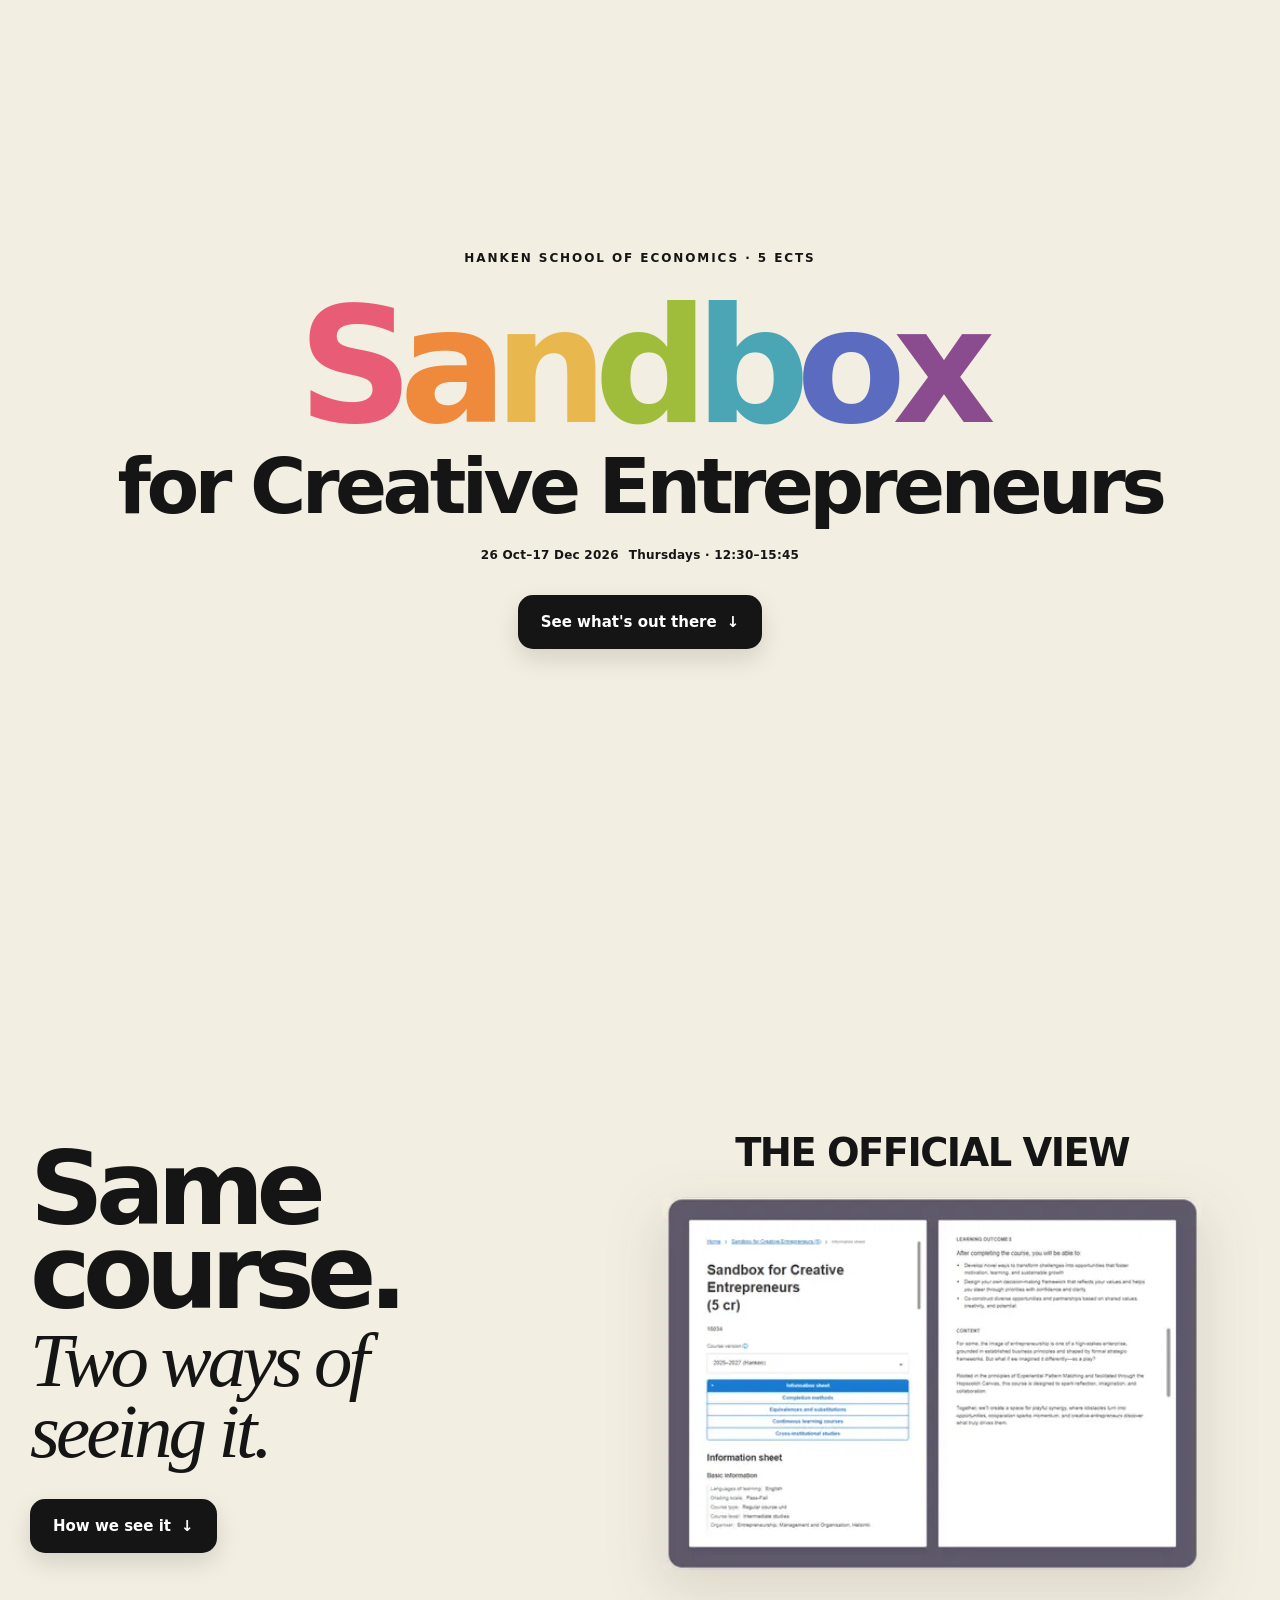
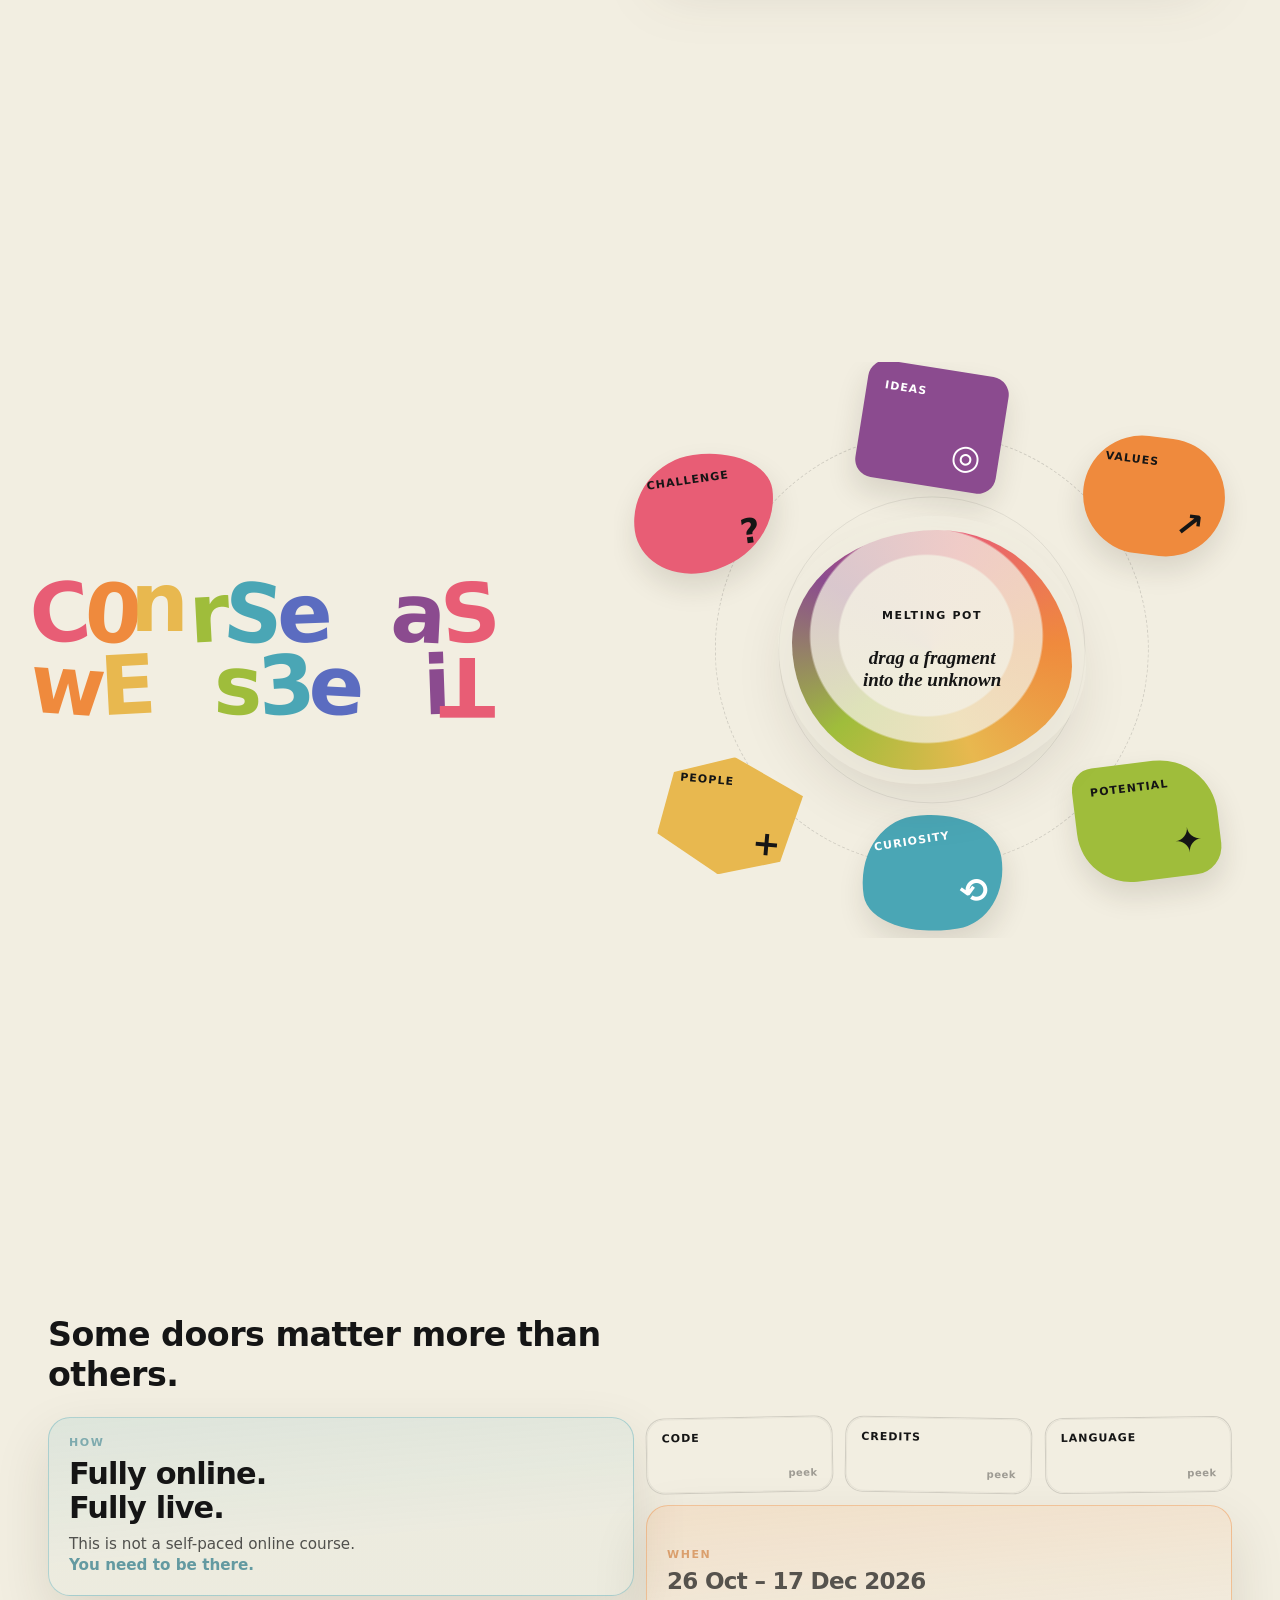
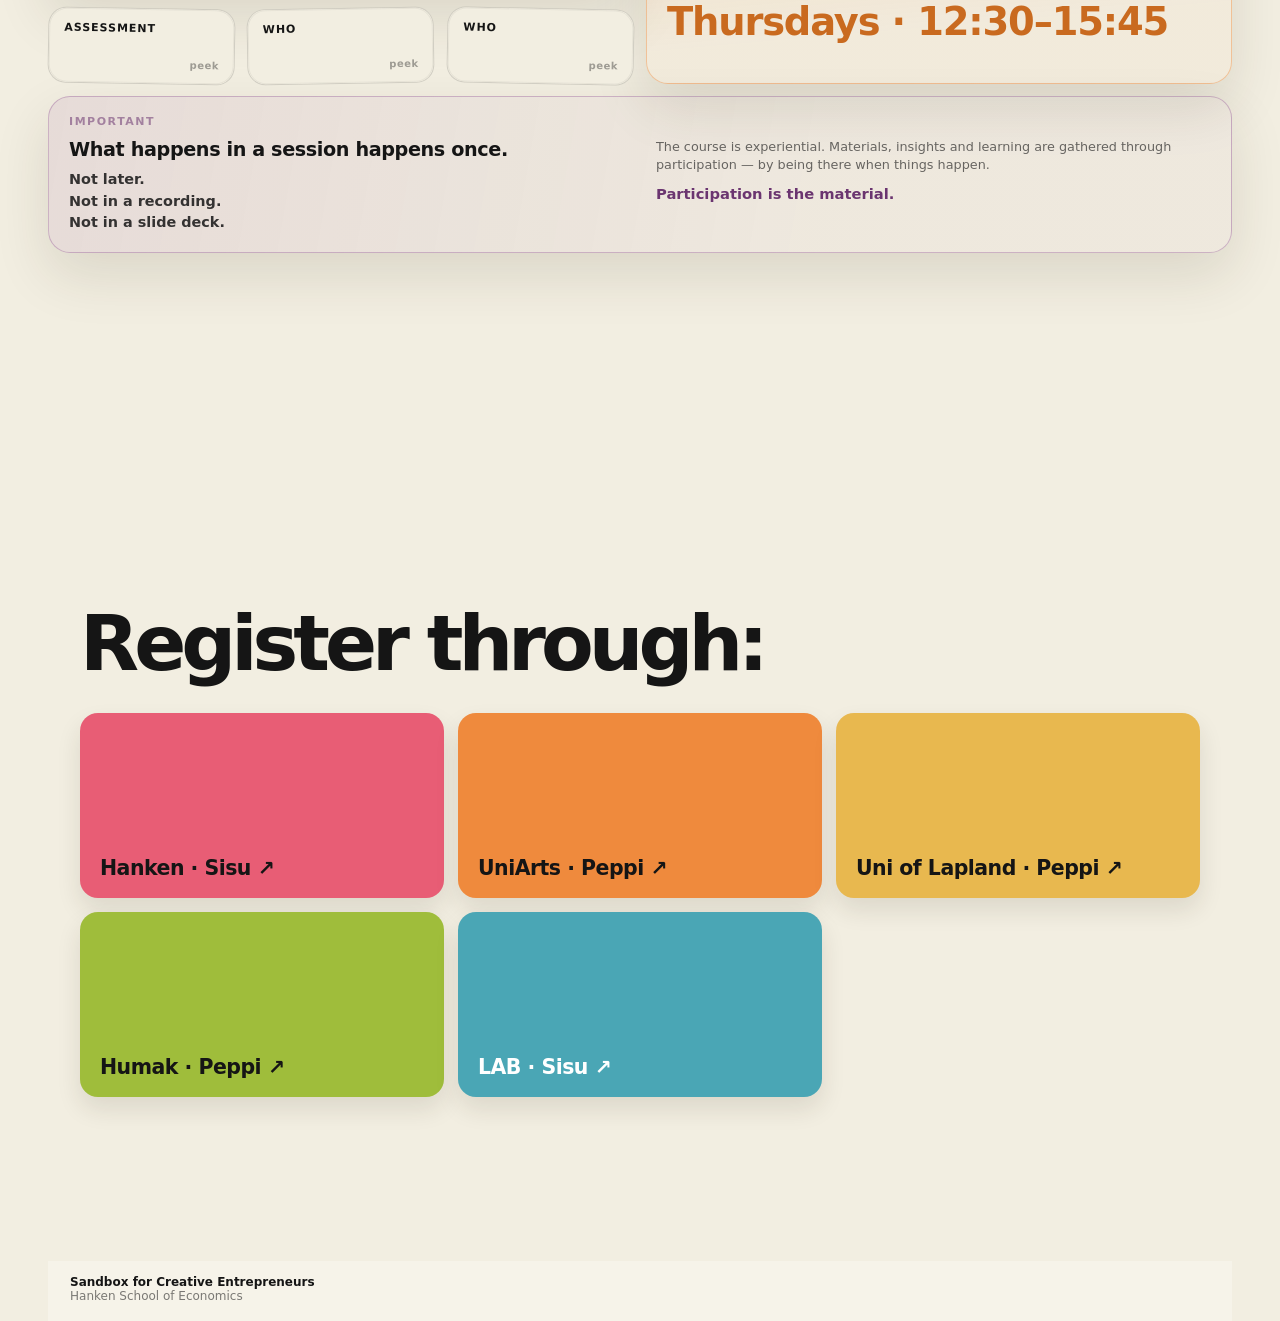
==== commit c5cfa7f6: "Compact the locker wall to fit closer to one screen - Heading becomes "Some doors matter more than o" ====
--- a/index.html
+++ b/index.html
@@ -83,8 +83,7 @@
 
     <section class="screen course-section" id="course">
       <div class="course-inner">
-        <h2 class="reveal">The official frame.</h2>
-        <p class="course-subline reveal">Some doors matter more than others.</p>
+        <h2 class="reveal course-lead">Some doors matter more than others.</h2>
         <div class="locker-wall reveal" aria-label="Course details. Three highlighted panels are always open; the smaller buttons open to reveal more.">
           <div class="locker locker--open locker--how">
             <p class="locker-label">How</p>
@@ -126,10 +125,16 @@
 
           <div class="locker locker--open locker--why">
             <p class="locker-label">Important</p>
-            <p class="locker-main">What happens in a session happens once.</p>
-            <p class="locker-lines">Not later.<br />Not in a recording.<br />Not in a slide deck.</p>
-            <p class="locker-desc">The course is experiential. Materials, insights and learning are gathered through participation — by being there when things happen.</p>
-            <p class="locker-emph">Participation is the material.</p>
+            <div class="locker-why-cols">
+              <div>
+                <p class="locker-main">What happens in a session happens once.</p>
+                <p class="locker-lines">Not later.<br />Not in a recording.<br />Not in a slide deck.</p>
+              </div>
+              <div>
+                <p class="locker-desc">The course is experiential. Materials, insights and learning are gathered through participation — by being there when things happen.</p>
+                <p class="locker-emph">Participation is the material.</p>
+              </div>
+            </div>
           </div>
 
           <button type="button" class="locker locker--closed locker--language" data-locker aria-expanded="false" aria-label="Open to reveal the language" title="Click to open &mdash; double-click to snoop">
--- a/assets/locker-wall.css
+++ b/assets/locker-wall.css
@@ -1,14 +1,14 @@
 /* "The official frame." — hide-and-seek locker wall replacing the old facts-grid table. */
 
-.course-subline{margin:-20px 0 34px;font-size:clamp(1rem,1.3vw,1.25rem);font-weight:600;opacity:.55;letter-spacing:-.01em}
+#course h2.course-lead{margin:0 0 22px;font-size:clamp(1.6rem,2.6vw,2.3rem);font-weight:750;line-height:1.2;letter-spacing:-.015em;max-width:26ch}
 
 .locker-wall{
   display:grid;
   grid-template-columns:repeat(6,1fr);
-  grid-auto-rows:minmax(92px,auto);
+  grid-auto-rows:minmax(76px,auto);
   grid-auto-flow:dense;
-  gap:14px;
-  margin-bottom:20px;
+  gap:12px;
+  margin-bottom:16px;
 }
 
 .locker{
@@ -25,7 +25,7 @@
   background:#fff;
   border:1px solid var(--line);
   box-shadow:var(--shadow);
-  padding:22px 24px;
+  padding:18px 20px;
   display:flex;
   flex-direction:column;
   justify-content:center;
@@ -33,24 +33,25 @@
 }
 .locker--how{grid-column:span 3;grid-row:span 2;background:linear-gradient(175deg,rgba(74,166,181,.12),rgba(74,166,181,.03) 65%);border-color:rgba(74,166,181,.38)}
 .locker--when{grid-column:span 3;grid-row:span 2;background:linear-gradient(175deg,rgba(239,138,61,.14),rgba(239,138,61,.03) 65%);border-color:rgba(239,138,61,.42)}
-.locker--why{grid-column:span 4;grid-row:span 2;background:linear-gradient(175deg,rgba(139,75,143,.11),rgba(139,75,143,.03) 65%);border-color:rgba(139,75,143,.35)}
+.locker--why{grid-column:span 6;grid-row:span 1;display:block;background:linear-gradient(100deg,rgba(139,75,143,.11),rgba(139,75,143,.03) 65%);border-color:rgba(139,75,143,.35)}
+.locker-why-cols{display:grid;grid-template-columns:repeat(2,1fr);column-gap:32px;align-items:start;margin-top:10px}
 
 .locker-label{margin:0 0 8px;font-size:11px;font-weight:850;letter-spacing:.14em;text-transform:uppercase;opacity:.55}
 .locker--how .locker-label{color:#2f7a89}
 .locker--when .locker-label{color:#c96a1f}
 .locker--why .locker-label{color:#6b3570}
 
-.locker-main{margin:0;font-size:clamp(1.5rem,2.6vw,2.1rem);font-weight:820;line-height:1.08;letter-spacing:-.03em}
-.locker-sub{margin:12px 0 0;font-size:clamp(.95rem,1.1vw,1.05rem);line-height:1.4;opacity:.72;max-width:34ch}
+.locker-main{margin:0;font-size:clamp(1.4rem,2.4vw,1.9rem);font-weight:820;line-height:1.1;letter-spacing:-.03em}
+.locker-sub{margin:10px 0 0;font-size:clamp(.95rem,1.1vw,1.05rem);line-height:1.4;opacity:.72;max-width:34ch}
 .locker-sub strong{opacity:1;color:#2f7a89}
 
-.locker--when .locker-main{font-size:clamp(1.3rem,2vw,1.65rem);font-weight:760;opacity:.7}
-.locker-time{margin:10px 0 0;font-size:clamp(2rem,3.6vw,2.9rem);font-weight:880;letter-spacing:-.03em;color:#c96a1f;line-height:1.02}
+.locker--when .locker-main{font-size:clamp(1.2rem,1.8vw,1.45rem);font-weight:760;opacity:.7}
+.locker-time{margin:8px 0 0;font-size:clamp(1.8rem,3vw,2.5rem);font-weight:880;letter-spacing:-.03em;color:#c96a1f;line-height:1.02}
 
-.locker--why .locker-main{font-size:clamp(1.25rem,1.9vw,1.6rem);font-weight:800;line-height:1.18;letter-spacing:-.02em;max-width:26ch}
-.locker-lines{margin:10px 0 0;font-size:clamp(1rem,1.25vw,1.1rem);font-weight:700;line-height:1.55;opacity:.85}
-.locker-desc{margin:12px 0 0;font-size:clamp(.85rem,1vw,.94rem);line-height:1.48;opacity:.62;max-width:48ch}
-.locker-emph{margin:12px 0 0;font-size:clamp(1rem,1.2vw,1.1rem);font-weight:800;color:#6b3570}
+.locker--why .locker-main{margin:0;font-size:clamp(1.1rem,1.5vw,1.35rem);font-weight:800;line-height:1.22;letter-spacing:-.02em}
+.locker-lines{margin:8px 0 0;font-size:clamp(.9rem,1.1vw,1rem);font-weight:700;line-height:1.5;opacity:.85}
+.locker-desc{margin:0;font-size:clamp(.8rem,.95vw,.9rem);line-height:1.45;opacity:.62}
+.locker-emph{margin:10px 0 0;font-size:clamp(.92rem,1.05vw,1.02rem);font-weight:800;color:#6b3570}
 
 @keyframes locker-breathe{0%,100%{transform:scale(1)}50%{transform:scale(1.012)}}
 @keyframes locker-breathe-strong{0%,100%{transform:scale(1)}50%{transform:scale(1.022)}}
@@ -63,7 +64,7 @@
   background:var(--paper);
   border:1px solid var(--line);
   padding:0;
-  min-height:92px;
+  min-height:76px;
   cursor:pointer;
   -webkit-tap-highlight-color:transparent;
   perspective:700px;
@@ -79,7 +80,7 @@
   display:flex;
   flex-direction:column;
   justify-content:space-between;
-  padding:16px 17px;
+  padding:13px 15px;
   background:var(--paper);
   border-radius:inherit;
   transform-origin:left center;
@@ -98,7 +99,7 @@
   display:grid;
   grid-template-rows:0fr;
   transition:grid-template-rows .38s cubic-bezier(.2,.8,.2,1);
-  padding:0 17px;
+  padding:0 15px;
 }
 .locker-content{
   overflow:hidden;
@@ -106,7 +107,7 @@
   display:flex;
   flex-direction:column;
   justify-content:center;
-  padding:16px 0;
+  padding:13px 0;
 }
 .locker-content-label{font-size:10px;font-weight:800;letter-spacing:.1em;text-transform:uppercase;opacity:.5}
 .locker-content-value{margin-top:8px;font-size:clamp(1.05rem,1.6vw,1.35rem);font-weight:750;line-height:1.3}
@@ -133,7 +134,8 @@
 
 @media (max-width:1000px){
   .locker-wall{grid-template-columns:repeat(4,1fr)}
-  .locker--how,.locker--when,.locker--why{grid-column:span 4;grid-row:span 2}
+  .locker--how,.locker--when{grid-column:span 4;grid-row:span 2}
+  .locker--why{grid-column:span 4;grid-row:span 1}
   .locker--language,.locker--assessment,.locker--organiser{grid-column:span 2;grid-row:span 1}
   .locker--code,.locker--credits,.locker--facilitators{grid-column:span 1;grid-row:span 1}
 }
@@ -145,8 +147,10 @@
   .locker--code{margin-right:auto}
   .locker--credits{margin-left:auto}
   .locker--language,.locker--assessment,.locker--organiser,.locker--facilitators{grid-column:span 1;grid-row:auto}
-  .locker--open{padding:20px}
-  .locker-sub,.locker-desc{max-width:none}
+  .locker--open{padding:18px}
+  .locker-sub{max-width:none}
+  .locker-why-cols{grid-template-columns:1fr;row-gap:14px;margin-top:8px}
+  #course h2.course-lead{font-size:1.5rem;margin-bottom:16px}
 }
 
 @media (prefers-reduced-motion:reduce){
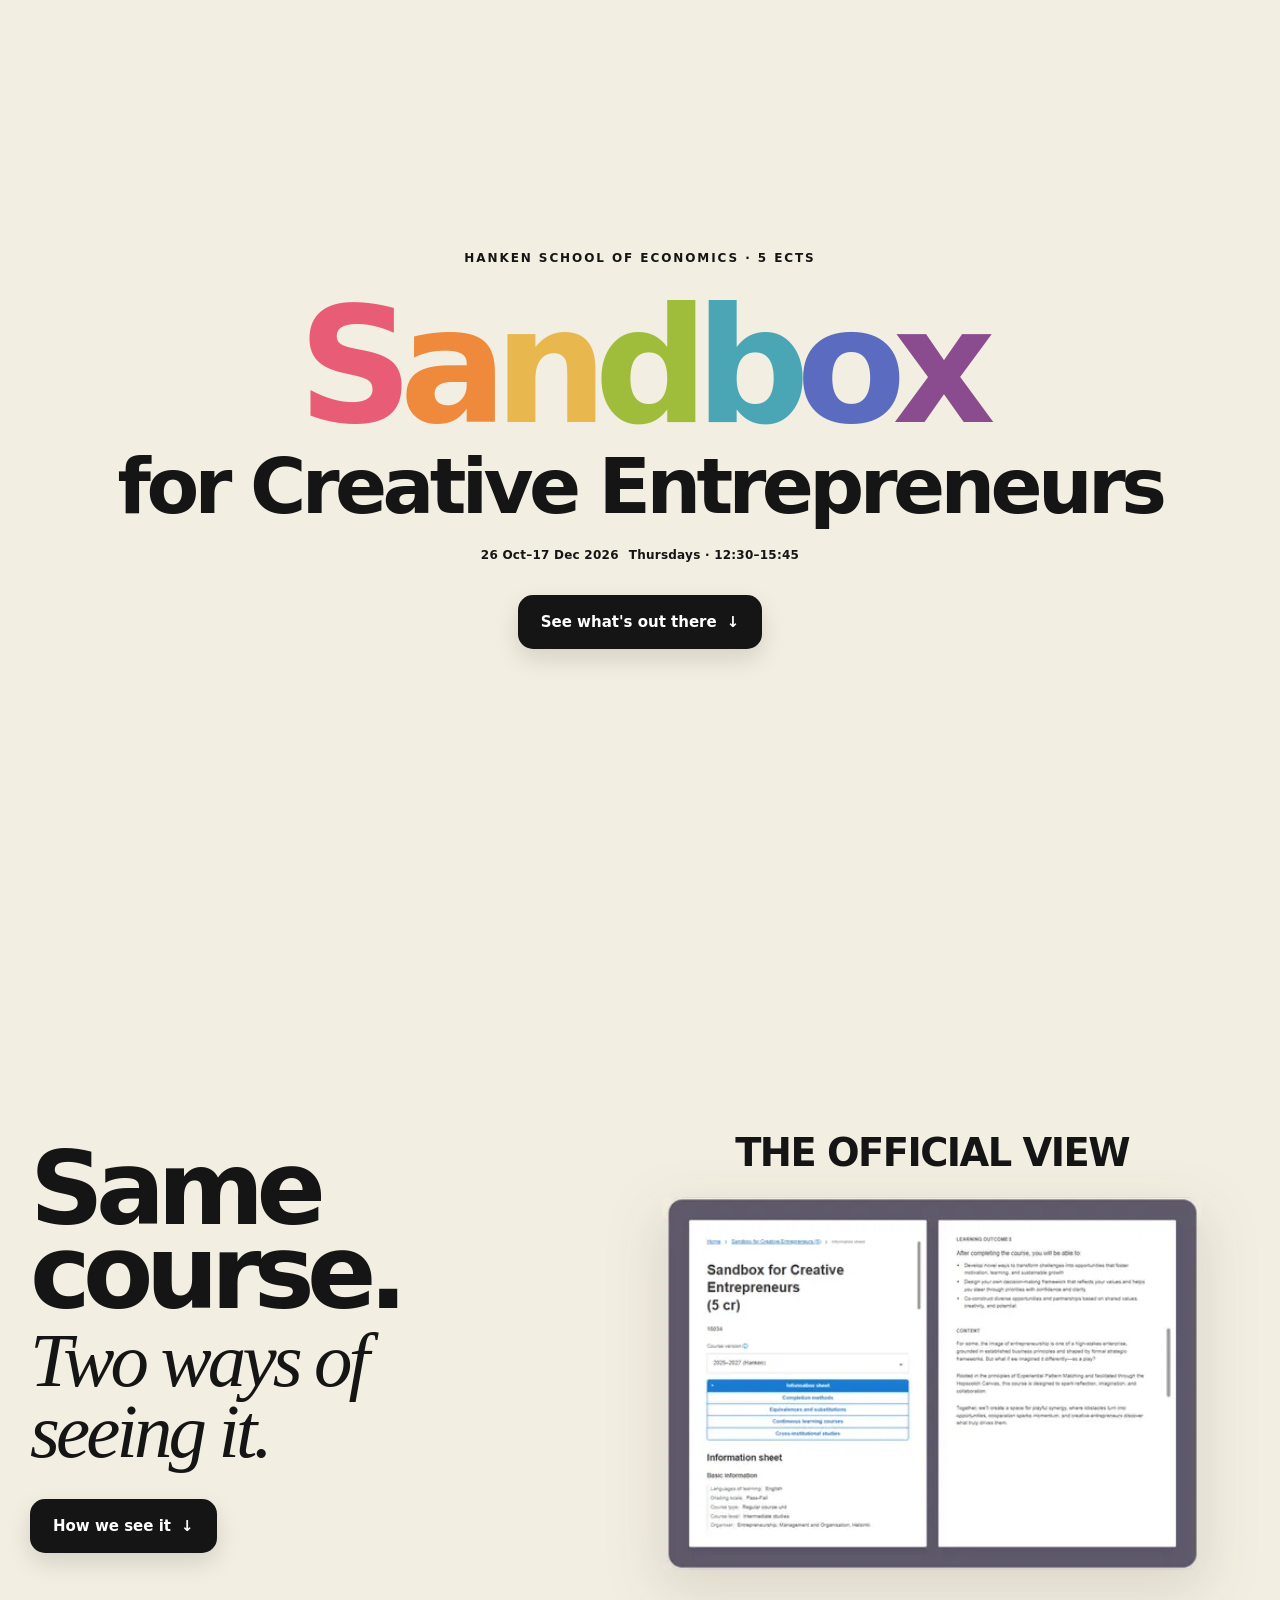
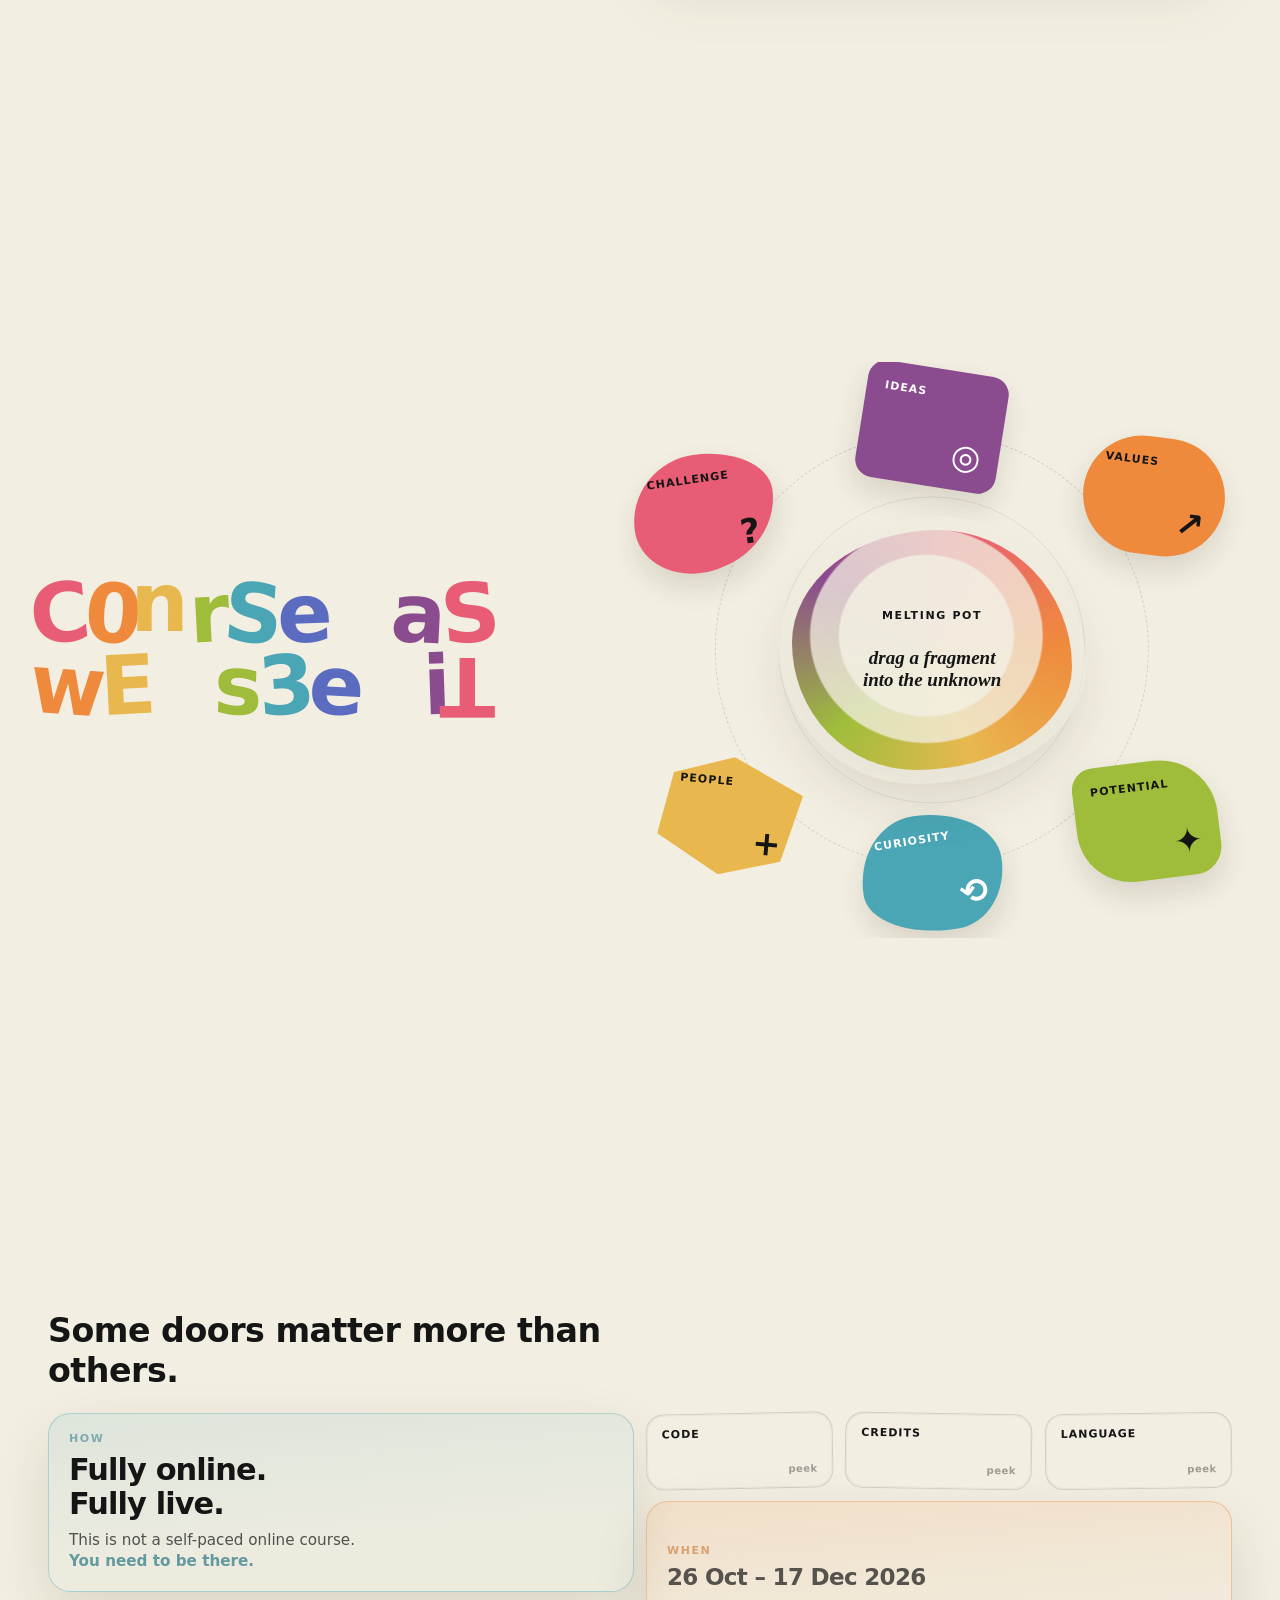
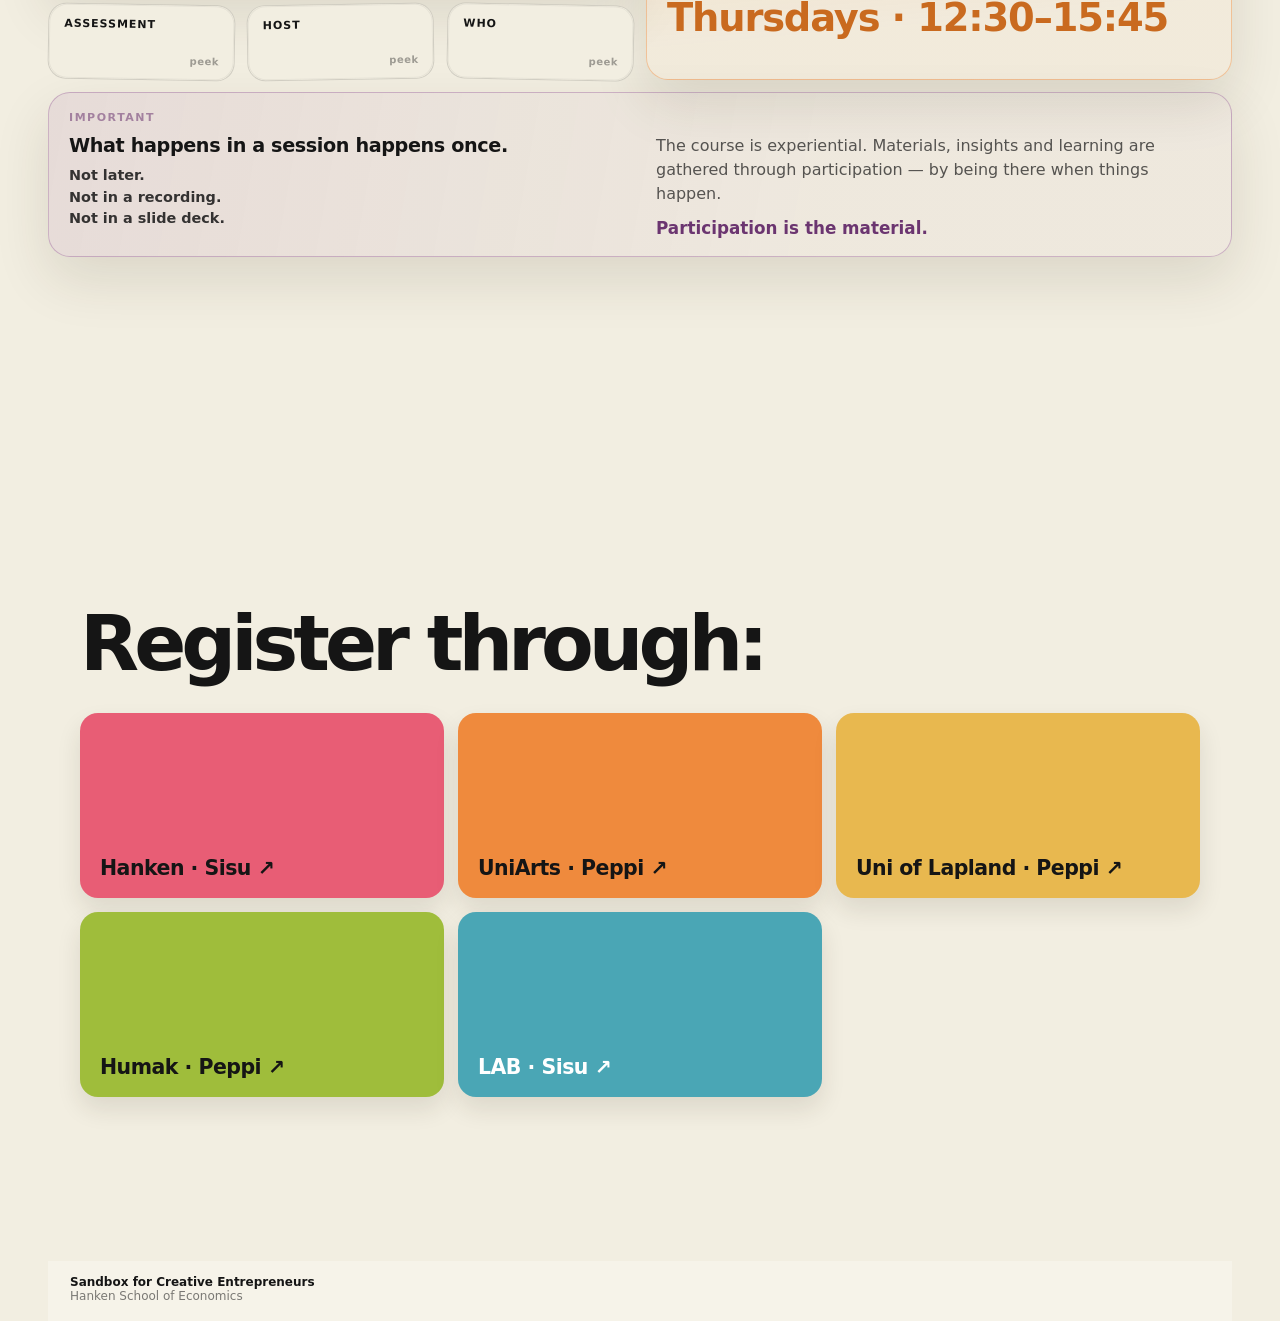
==== commit e417d90a: "Rename Organiser locker to Host, shorten content to "Hanken" Was "Who: Entrepreneurship and Manageme" ====
--- a/index.html
+++ b/index.html
@@ -163,15 +163,15 @@
             </span>
           </button>
 
-          <button type="button" class="locker locker--closed locker--organiser" data-locker aria-expanded="false" aria-label="Open to reveal the organiser" title="Click to open &mdash; double-click to snoop">
-            <span class="locker-door" aria-hidden="true">
-              <span class="locker-tag">Who</span>
-              <span class="locker-peek">peek</span>
-            </span>
-            <span class="locker-panel">
-              <span class="locker-content" aria-hidden="true">
-                <span class="locker-content-label">Organiser</span>
-                <span class="locker-content-value">Entrepreneurship and Management, Helsinki</span>
+          <button type="button" class="locker locker--closed locker--host" data-locker aria-expanded="false" aria-label="Open to reveal the host" title="Click to open &mdash; double-click to snoop">
+            <span class="locker-door" aria-hidden="true">
+              <span class="locker-tag">Host</span>
+              <span class="locker-peek">peek</span>
+            </span>
+            <span class="locker-panel">
+              <span class="locker-content" aria-hidden="true">
+                <span class="locker-content-label">Host</span>
+                <span class="locker-content-value">Hanken</span>
               </span>
             </span>
           </button>
--- a/assets/locker-wall.css
+++ b/assets/locker-wall.css
@@ -50,8 +50,8 @@
 
 .locker--why .locker-main{margin:0;font-size:clamp(1.1rem,1.5vw,1.35rem);font-weight:800;line-height:1.22;letter-spacing:-.02em}
 .locker-lines{margin:8px 0 0;font-size:clamp(.9rem,1.1vw,1rem);font-weight:700;line-height:1.5;opacity:.85}
-.locker-desc{margin:0;font-size:clamp(.8rem,.95vw,.9rem);line-height:1.45;opacity:.62}
-.locker-emph{margin:10px 0 0;font-size:clamp(.92rem,1.05vw,1.02rem);font-weight:800;color:#6b3570}
+.locker-desc{margin:0;font-size:clamp(1rem,1.2vw,1.15rem);line-height:1.5;opacity:.7}
+.locker-emph{margin:12px 0 0;font-size:clamp(1.05rem,1.25vw,1.2rem);font-weight:800;color:#6b3570}
 
 @keyframes locker-breathe{0%,100%{transform:scale(1)}50%{transform:scale(1.012)}}
 @keyframes locker-breathe-strong{0%,100%{transform:scale(1)}50%{transform:scale(1.022)}}
@@ -121,14 +121,14 @@
 .locker--credits .locker-content-value{color:#b98722}
 .locker--language .locker-content-value{color:#6f8a2a}
 .locker--assessment .locker-content-value{color:#4457a6}
-.locker--organiser .locker-content-value,.locker--facilitators .locker-content-value{color:#6b3570}
+.locker--host .locker-content-value,.locker--facilitators .locker-content-value{color:#6b3570}
 
 /* A little handmade, off-grid tilt on the closed doors. */
 .locker--code{transform:rotate(-1.1deg)}
 .locker--credits{transform:rotate(.9deg)}
 .locker--language{transform:rotate(-.7deg)}
 .locker--assessment{transform:rotate(1deg)}
-.locker--organiser{transform:rotate(-.9deg)}
+.locker--host{transform:rotate(-.9deg)}
 .locker--facilitators{transform:rotate(1.1deg)}
 .locker--closed.is-open{transform:none}
 
@@ -136,7 +136,7 @@
   .locker-wall{grid-template-columns:repeat(4,1fr)}
   .locker--how,.locker--when{grid-column:span 4;grid-row:span 2}
   .locker--why{grid-column:span 4;grid-row:span 1}
-  .locker--language,.locker--assessment,.locker--organiser{grid-column:span 2;grid-row:span 1}
+  .locker--language,.locker--assessment,.locker--host{grid-column:span 2;grid-row:span 1}
   .locker--code,.locker--credits,.locker--facilitators{grid-column:span 1;grid-row:span 1}
 }
 
@@ -146,7 +146,7 @@
   .locker--code,.locker--credits{grid-column:span 2;grid-row:auto;max-width:82%}
   .locker--code{margin-right:auto}
   .locker--credits{margin-left:auto}
-  .locker--language,.locker--assessment,.locker--organiser,.locker--facilitators{grid-column:span 1;grid-row:auto}
+  .locker--language,.locker--assessment,.locker--host,.locker--facilitators{grid-column:span 1;grid-row:auto}
   .locker--open{padding:18px}
   .locker-sub{max-width:none}
   .locker-why-cols{grid-template-columns:1fr;row-gap:14px;margin-top:8px}
@@ -156,5 +156,5 @@
 @media (prefers-reduced-motion:reduce){
   .locker--how,.locker--when,.locker--why{animation:none}
   .locker-door,.locker-panel{transition:none}
-  .locker--code,.locker--credits,.locker--language,.locker--assessment,.locker--organiser,.locker--facilitators{transform:none}
+  .locker--code,.locker--credits,.locker--language,.locker--assessment,.locker--host,.locker--facilitators{transform:none}
 }
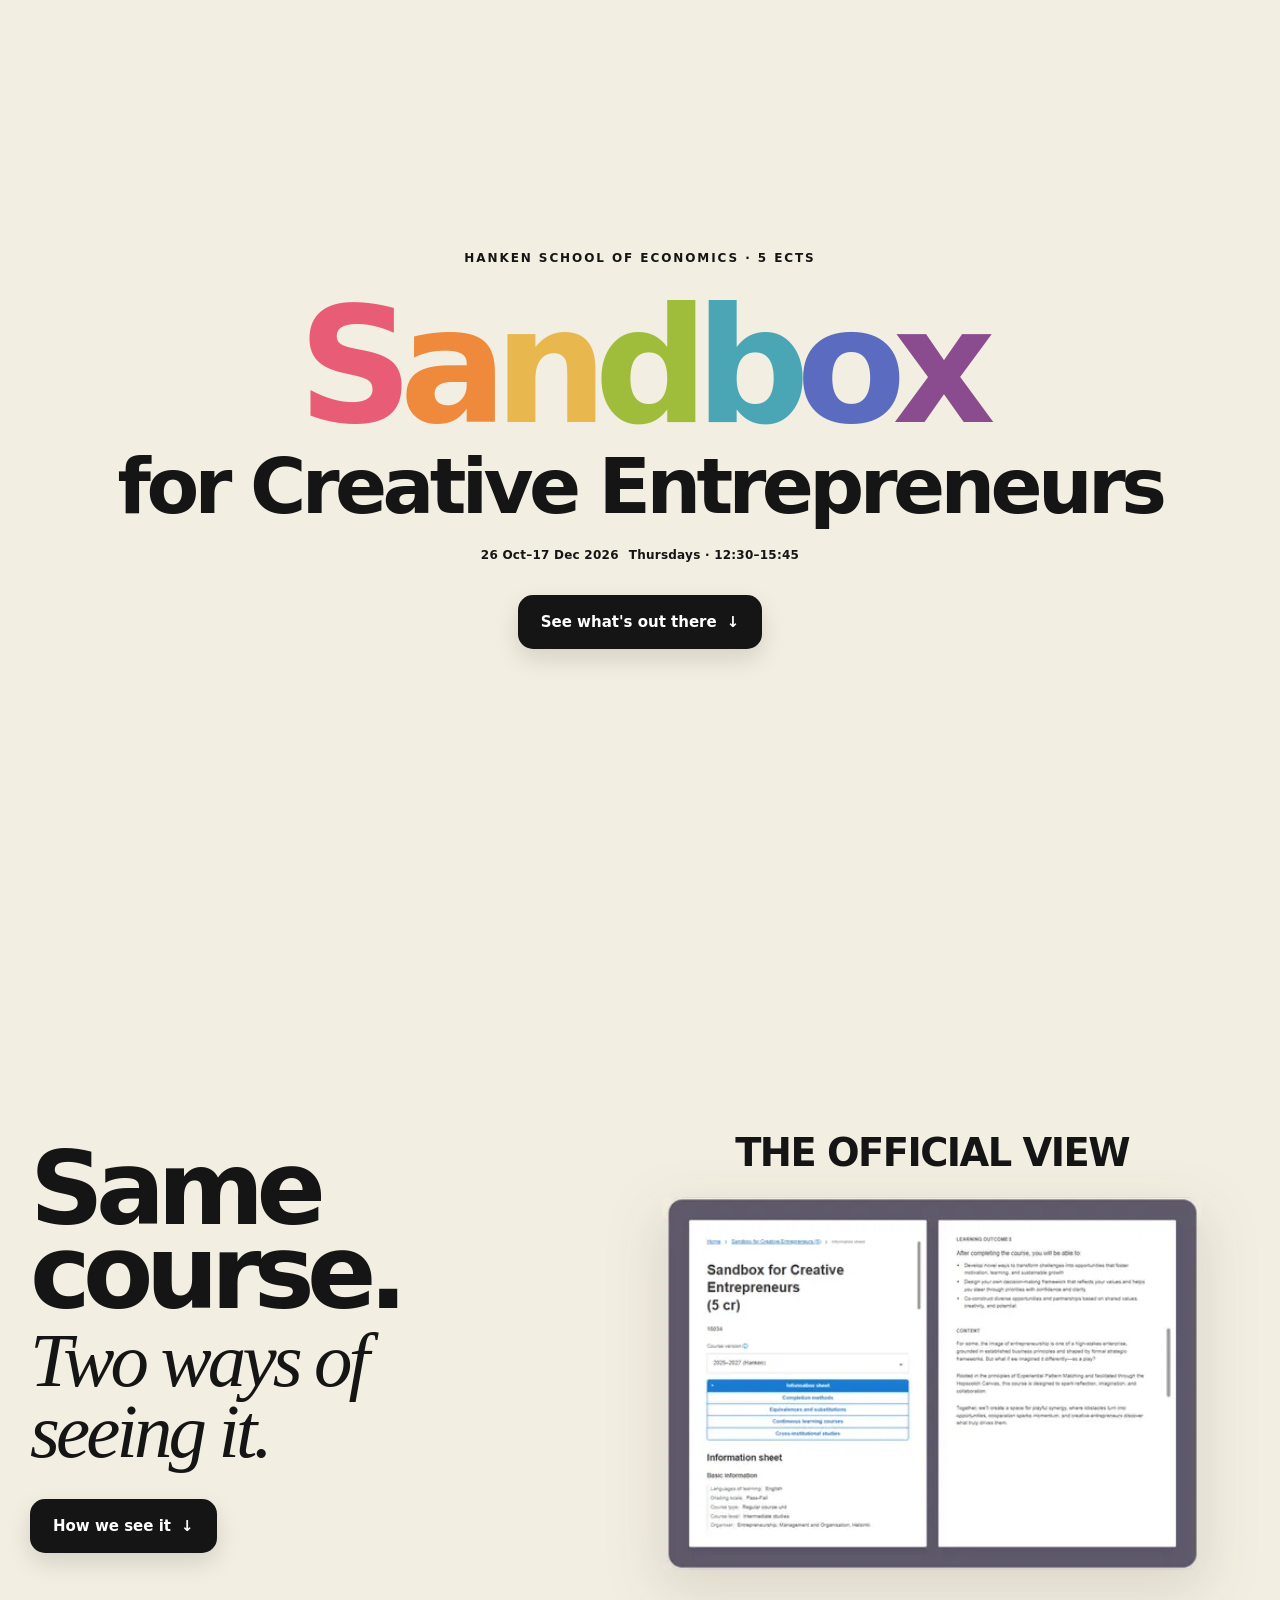
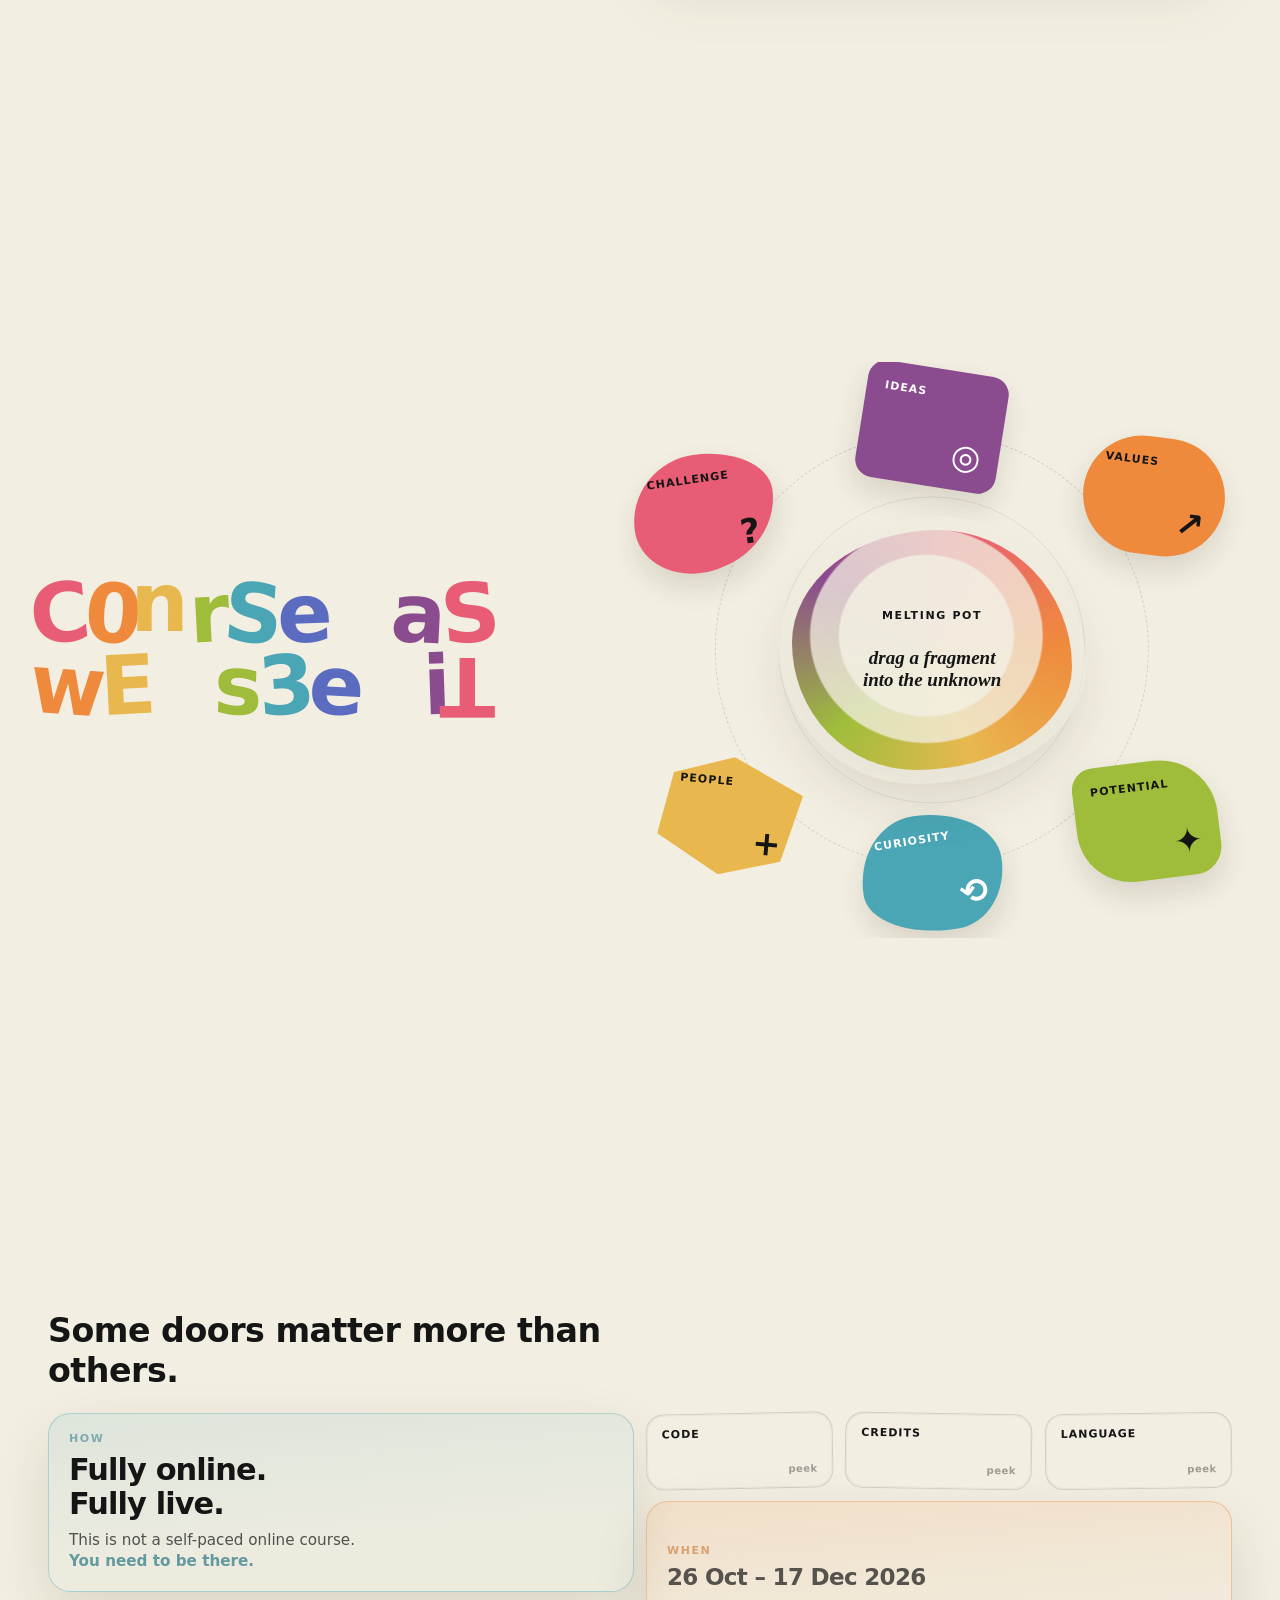
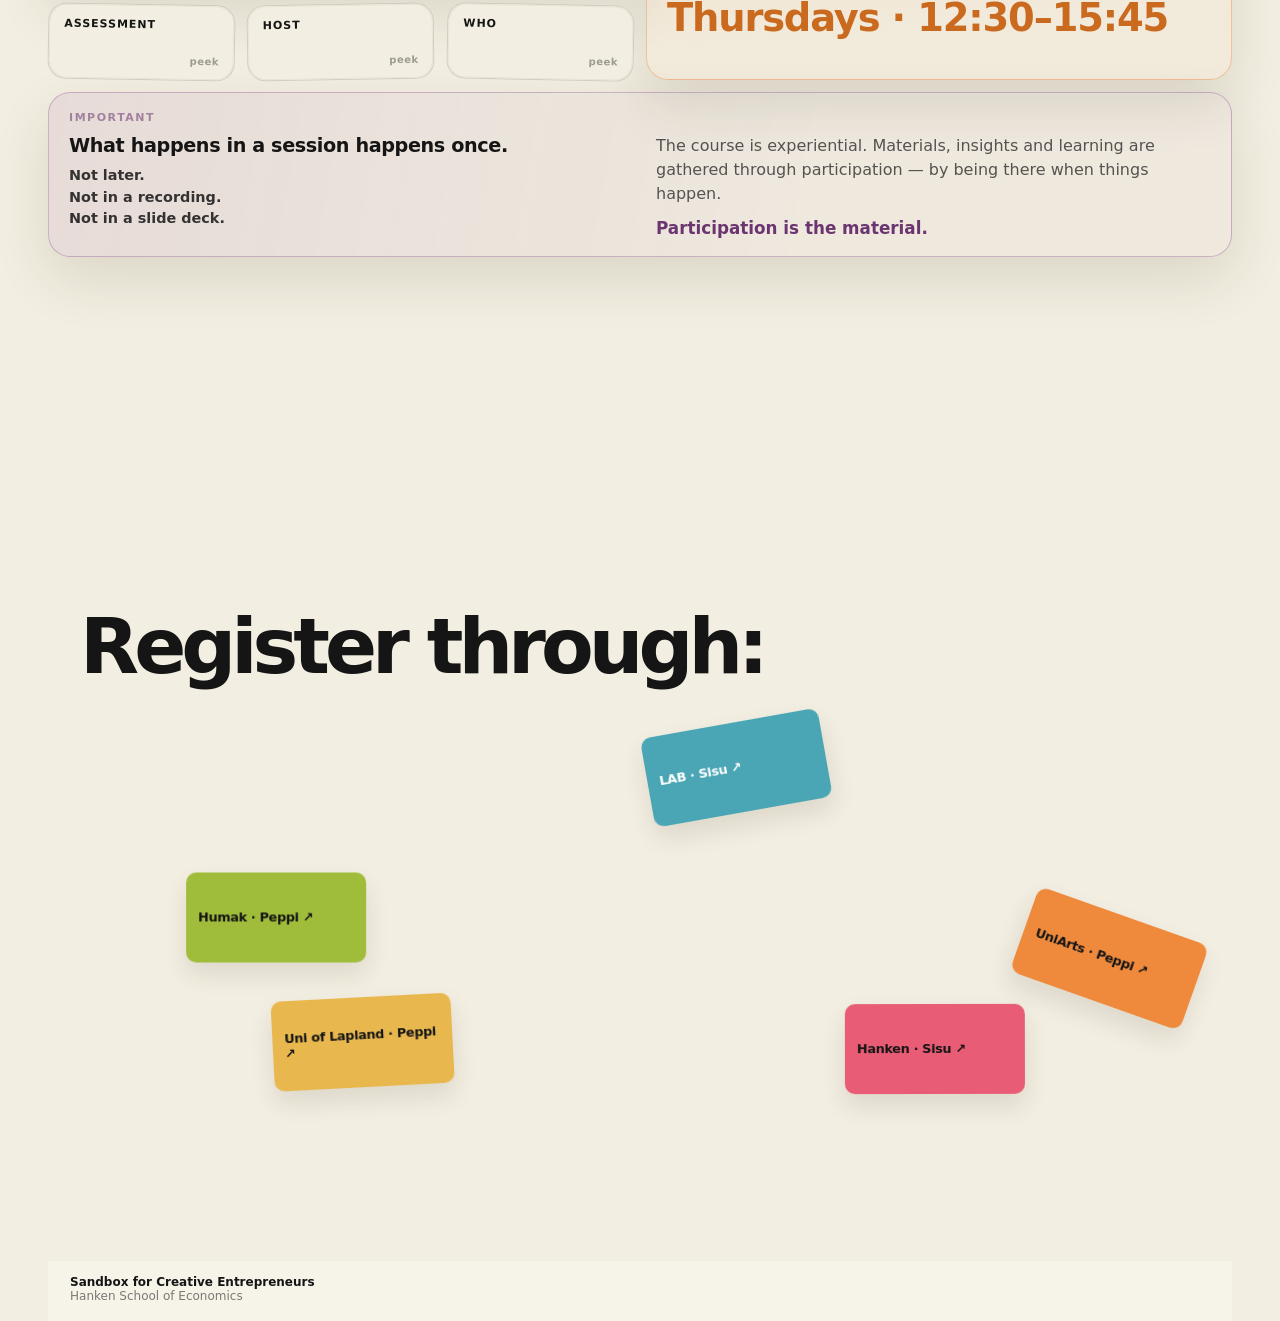
==== commit eb338fab: "Add falling-brick physics to the registration section Replaces the static 5-block grid with a small " ====
--- a/index.html
+++ b/index.html
@@ -24,9 +24,11 @@
   <link rel="stylesheet" href="assets/hero-schedule.css" />
   <link rel="stylesheet" href="assets/playful-heading.css" />
   <link rel="stylesheet" href="assets/locker-wall.css" />
+  <link rel="stylesheet" href="assets/registration-physics.css" />
   <script defer src="assets/script-v2.js"></script>
   <script defer src="assets/experience-v3.js"></script>
   <script defer src="assets/locker-wall.js"></script>
+  <script defer src="assets/registration-physics.js"></script>
 </head>
 <body>
   <main>
--- a/assets/registration-physics.css
+++ b/assets/registration-physics.css
@@ -0,0 +1,26 @@
+/* Smaller, brick-proportioned registration blocks. Falling-brick physics is added by
+   registration-physics.js, which switches the container into "physics-active" mode.
+   Without JS, or under prefers-reduced-motion, this is just a smaller static grid. */
+
+.registration-block{min-height:88px;padding:10px 12px;border-radius:10px;align-items:center}
+.registration-block strong{font-size:clamp(.78rem,1vw,.92rem);line-height:1.2}
+
+.registration-grid.physics-active{display:block;position:relative;overflow:visible}
+.registration-grid.physics-active .registration-block{
+  position:absolute;
+  left:0;
+  top:0;
+  margin:0;
+  transform-origin:50% 50%;
+  will-change:transform;
+}
+
+@media (max-width:640px){
+  .registration-block{min-height:72px;padding:9px 10px}
+  .registration-block strong{font-size:.76rem}
+}
+
+@media (prefers-reduced-motion:reduce){
+  .registration-grid.physics-active{display:grid}
+  .registration-grid.physics-active .registration-block{position:static;transform:none}
+}
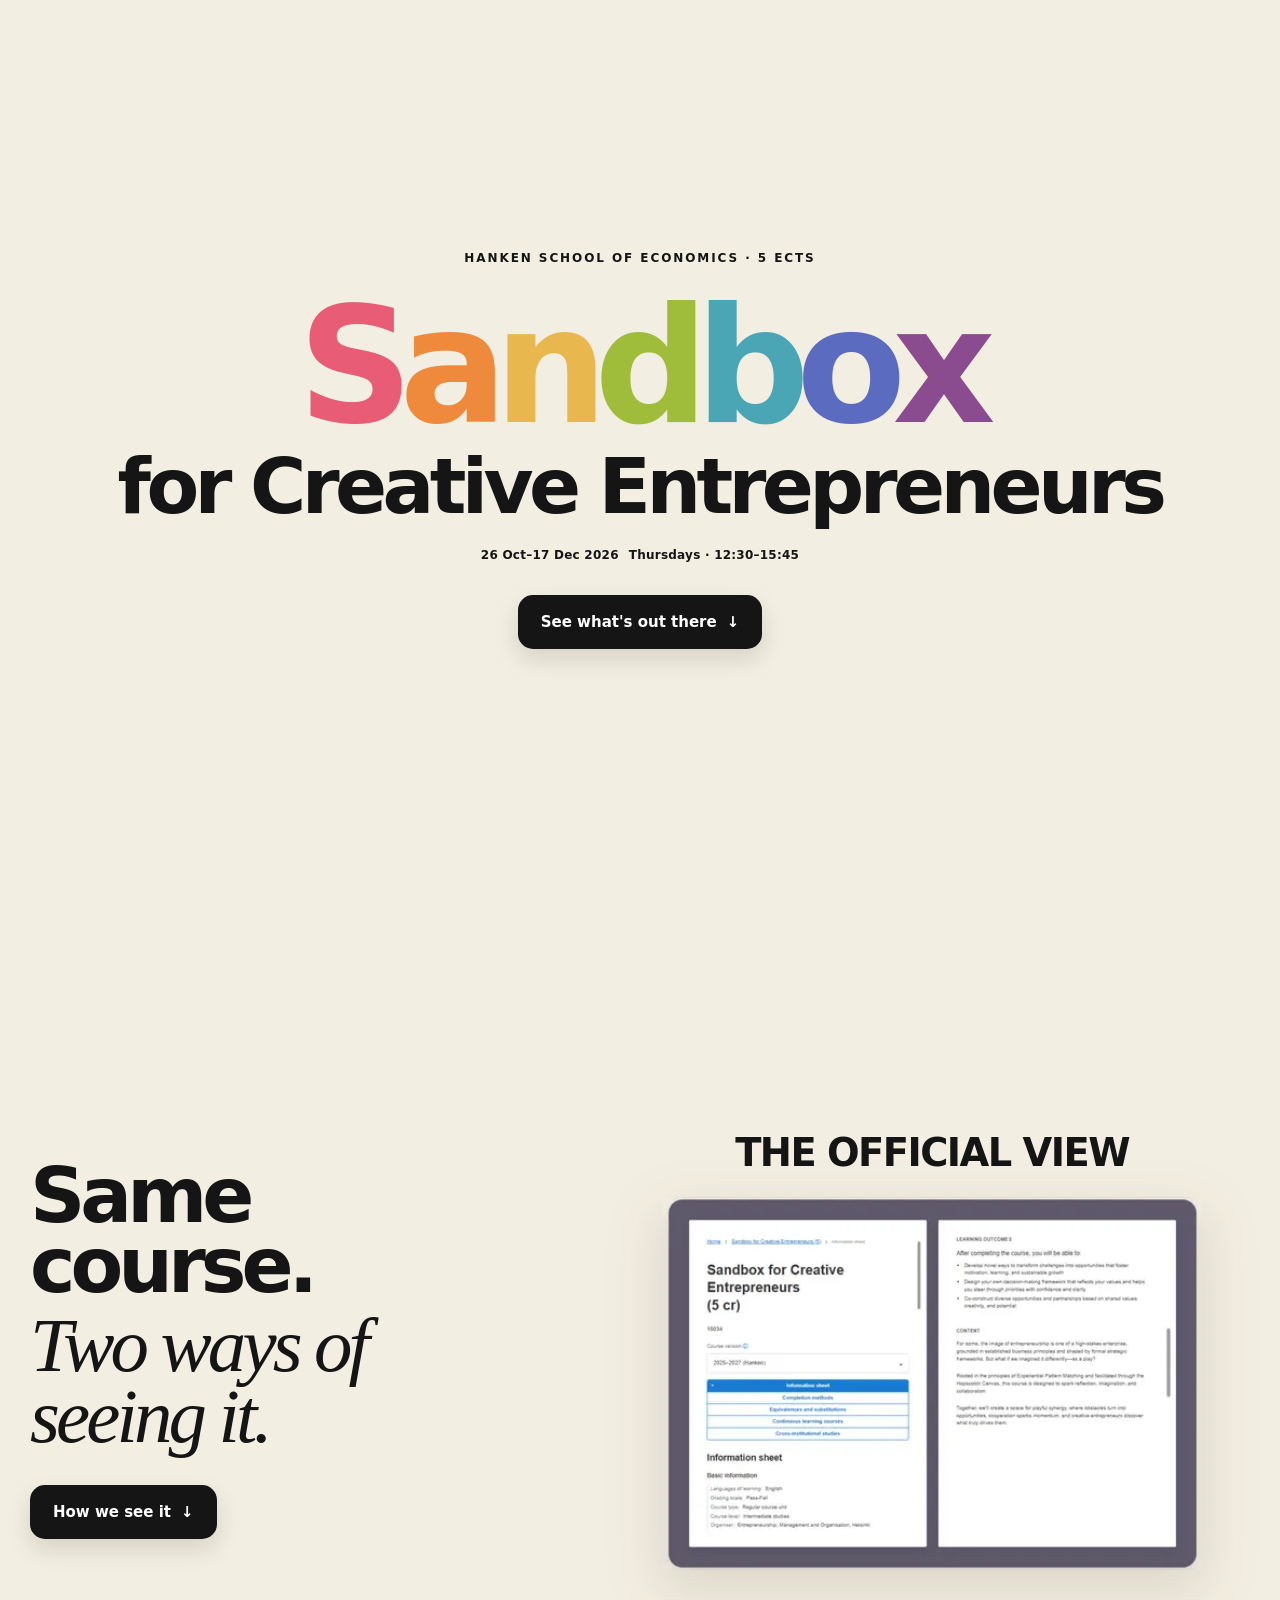
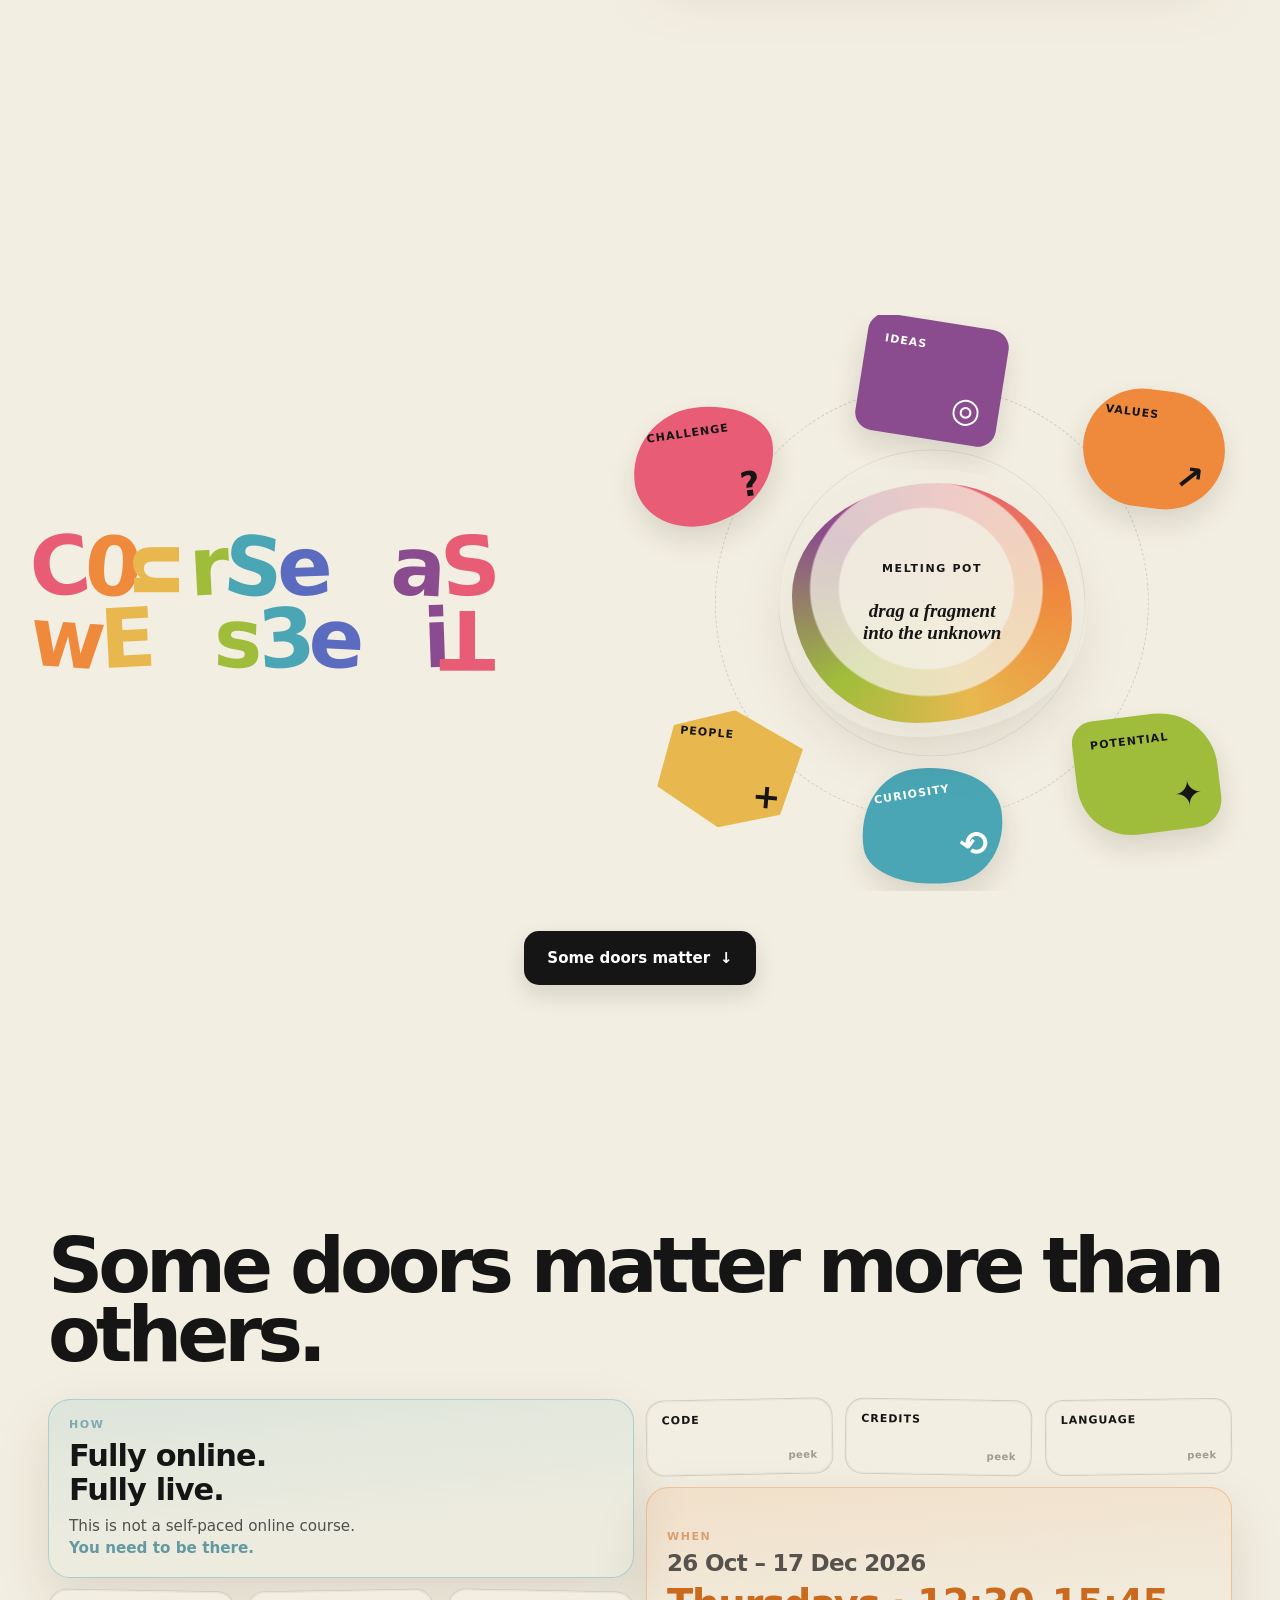
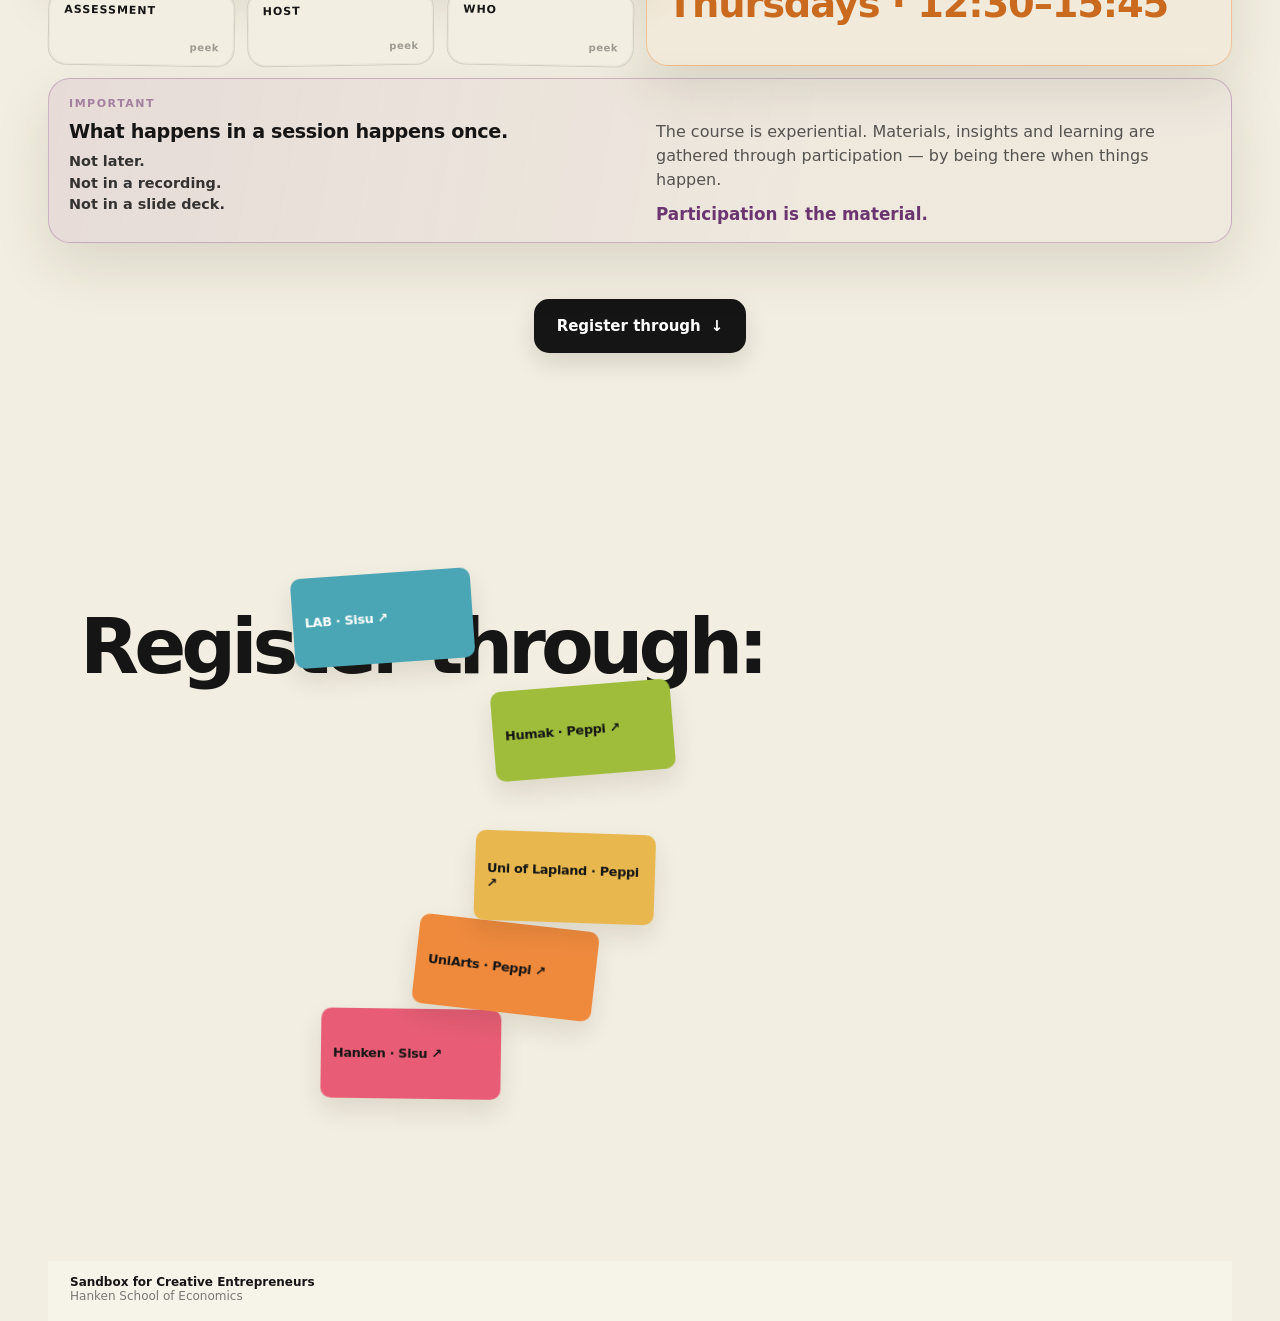
==== commit 6d45db1e: "Unify section headings, add continue-scrolling CTAs, fix flipped u - "Same course.", "Some doors mat" ====
--- a/index.html
+++ b/index.html
@@ -67,7 +67,7 @@
     <section class="screen idea-section" id="idea">
       <div class="idea-layout">
         <div class="idea-heading reveal">
-          <h2 class="playful-heading" aria-label="Course as we see it"><span aria-hidden="true"><span class="pf-word"><span class="pf-letter" style="color:#e85d75;transform:rotate(-6deg)">C</span><span class="pf-letter" style="color:#ef8a3d;transform:rotate(4deg)">0</span><span class="pf-letter pf-flip" style="color:#e8b84f">u</span><span class="pf-letter" style="color:#9fbd3b;transform:rotate(-3deg)">r</span><span class="pf-letter" style="color:#4aa6b5;transform:rotate(5deg)">S</span><span class="pf-letter" style="color:#5b6cc0;transform:rotate(-2deg)">e</span></span> <span class="pf-word"><span class="pf-letter" style="color:#8b4b8f;transform:rotate(3deg)">a</span><span class="pf-letter" style="color:#e85d75;transform:rotate(-5deg)">S</span></span> <span class="pf-word"><span class="pf-letter" style="color:#ef8a3d;transform:rotate(4deg)">w</span><span class="pf-letter" style="color:#e8b84f;transform:rotate(-3deg)">E</span></span> <span class="pf-word"><span class="pf-letter" style="color:#9fbd3b;transform:rotate(2deg)">s</span><span class="pf-letter" style="color:#4aa6b5;transform:rotate(-4deg)">3</span><span class="pf-letter" style="color:#5b6cc0;transform:rotate(3deg)">e</span></span> <span class="pf-word"><span class="pf-letter" style="color:#8b4b8f;transform:rotate(-2deg)">i</span><span class="pf-letter pf-flip" style="color:#e85d75">T</span></span></span></h2>
+          <h2 class="playful-heading" aria-label="Course as we see it"><span aria-hidden="true"><span class="pf-word"><span class="pf-letter" style="color:#e85d75;transform:rotate(-6deg)">C</span><span class="pf-letter" style="color:#ef8a3d;transform:rotate(4deg)">0</span><span class="pf-letter" style="color:#e8b84f;transform:rotate(90deg)">u</span><span class="pf-letter" style="color:#9fbd3b;transform:rotate(-3deg)">r</span><span class="pf-letter" style="color:#4aa6b5;transform:rotate(5deg)">S</span><span class="pf-letter" style="color:#5b6cc0;transform:rotate(-2deg)">e</span></span> <span class="pf-word"><span class="pf-letter" style="color:#8b4b8f;transform:rotate(3deg)">a</span><span class="pf-letter" style="color:#e85d75;transform:rotate(-5deg)">S</span></span> <span class="pf-word"><span class="pf-letter" style="color:#ef8a3d;transform:rotate(4deg)">w</span><span class="pf-letter" style="color:#e8b84f;transform:rotate(-3deg)">E</span></span> <span class="pf-word"><span class="pf-letter" style="color:#9fbd3b;transform:rotate(2deg)">s</span><span class="pf-letter" style="color:#4aa6b5;transform:rotate(-4deg)">3</span><span class="pf-letter" style="color:#5b6cc0;transform:rotate(3deg)">e</span></span> <span class="pf-word"><span class="pf-letter" style="color:#8b4b8f;transform:rotate(-2deg)">i</span><span class="pf-letter pf-flip" style="color:#e85d75">T</span></span></span></h2>
         </div>
         <div class="idea-visual reveal">
           <div class="sandbox-scene" data-sandbox aria-label="Interactive sandbox with draggable play pieces.">
@@ -81,6 +81,7 @@
           </div>
         </div>
       </div>
+      <a class="button section-cta" href="#course">Some doors matter <span aria-hidden="true">↓</span></a>
     </section>
 
     <section class="screen course-section" id="course">
@@ -191,6 +192,7 @@
             </span>
           </button>
         </div>
+        <a class="button section-cta" href="#register">Register through <span aria-hidden="true">↓</span></a>
       </div>
     </section>
 
--- a/assets/site-v2.css
+++ b/assets/site-v2.css
@@ -1 +1 @@
-:root{--ink:#151515;--paper:#f2eee1;--sand:#e7b764;--wood:#cf9856;--line:rgba(21,21,21,.15);--shadow:0 22px 55px rgba(50,38,20,.12);--max:1480px}*{box-sizing:border-box}html{scroll-behavior:smooth}body{margin:0;background:var(--paper);color:var(--ink);font-family:Inter,ui-sans-serif,system-ui,-apple-system,BlinkMacSystemFont,"Segoe UI",sans-serif;overflow-x:hidden}.screen{min-height:100svh;width:100%;display:flex;align-items:center;justify-content:center;padding:clamp(28px,5vh,58px) max(24px,calc((100vw - var(--max))/2));position:relative}.reveal{opacity:0;transform:translateY(18px);transition:opacity .6s ease,transform .6s ease}.reveal.visible{opacity:1;transform:none}.button{display:inline-flex;align-items:center;gap:10px;min-height:54px;padding:0 23px;border-radius:15px;background:var(--ink);color:#fff;text-decoration:none;font-weight:780;font-size:15px;box-shadow:0 10px 24px rgba(0,0,0,.12);transition:transform .2s ease}.button:hover{transform:translateY(-2px)}.hero{text-align:center}.hero-inner{width:min(1200px,100%);display:flex;flex-direction:column;align-items:center}.eyebrow{margin:0 0 28px;font-size:12px;font-weight:800;letter-spacing:.16em;text-transform:uppercase}.hero h1{margin:0;line-height:.92}.hero-rainbow{display:inline-flex;justify-content:center;white-space:nowrap;font-size:clamp(5.3rem,12.5vw,11rem);font-weight:880;letter-spacing:-.085em}.hero-rainbow span:nth-child(1){color:#e85d75}.hero-rainbow span:nth-child(2){color:#ef8a3d}.hero-rainbow span:nth-child(3){color:#e8b84f}.hero-rainbow span:nth-child(4){color:#9fbd3b}.hero-rainbow span:nth-child(5){color:#4aa6b5}.hero-rainbow span:nth-child(6){color:#5b6cc0}.hero-rainbow span:nth-child(7){color:#8b4b8f}.hero-subline{display:block;margin-top:12px;font-size:clamp(3rem,6vw,5.8rem);font-weight:840;letter-spacing:-.06em}.hero .button{margin-top:54px}.official-grid{width:min(1220px,100%);display:grid;grid-template-columns:.9fr 1.1fr;gap:64px;align-items:center}.official-copy h2{margin:0;font-size:clamp(4.5rem,8vw,8rem);line-height:.82;letter-spacing:-.075em}.display-serif{margin:10px 0 0;font-family:Georgia,serif;font-style:italic;font-size:clamp(3rem,6vw,6rem);line-height:.93;letter-spacing:-.05em}.official-text{font-size:clamp(1.2rem,1.7vw,1.5rem);margin:30px 0 0;max-width:580px}.official-copy .button{margin-top:32px}.official-mobile-cta{display:none}.official-visual{display:flex;flex-direction:column;align-items:center;min-width:0}.official-visual h3{margin:0 0 22px;font-size:clamp(1.8rem,3vw,3rem);text-transform:uppercase;letter-spacing:-.04em}.official-photo-wrap{width:min(540px,44vw);position:relative;z-index:2;transition:transform .32s ease,filter .32s ease;transform-origin:center;filter:drop-shadow(0 18px 28px rgba(55,44,34,.13));pointer-events:none}.official-photo-wrap img{display:block;width:100%;height:auto;max-width:none;image-rendering:auto}.official-photo-wrap.hovered{transform:scale(1.48);z-index:20;filter:drop-shadow(0 28px 42px rgba(30,25,20,.2))}@media (hover:hover) and (pointer:fine){.official-photo-wrap{pointer-events:auto}.official-photo-wrap:hover{transform:scale(1.48);z-index:20;filter:drop-shadow(0 28px 42px rgba(30,25,20,.2))}}.idea-layout{width:min(1380px,100%);display:grid;grid-template-columns:minmax(0,1.35fr) minmax(300px,.65fr);gap:64px;align-items:center}.idea-visual{min-width:0}.idea-visual h2{margin:0 0 24px;font-size:clamp(3.8rem,6.4vw,6.4rem);line-height:.88;letter-spacing:-.068em}.idea-visual h2 em{font-family:Georgia,serif;font-weight:400}.idea-copy{align-self:center}.idea-copy p{margin:0;font-size:clamp(1.55rem,2.2vw,2.35rem);line-height:1.18;letter-spacing:-.035em}.sandbox-scene{position:relative;width:min(760px,100%);height:min(51vh,480px);min-height:390px;border:22px solid var(--wood);border-radius:24px;background:radial-gradient(circle at 18% 20%,rgba(255,255,255,.28) 0 2px,transparent 2.5px) 0 0/20px 20px,radial-gradient(circle at 72% 75%,rgba(121,77,30,.12) 0 1.5px,transparent 2px) 0 0/24px 24px,var(--sand);box-shadow:inset 0 0 0 3px rgba(255,255,255,.17),var(--shadow);overflow:hidden;user-select:none}.sand-label{position:absolute;top:18px;left:20px;font-size:10px;font-weight:850;letter-spacing:.14em;text-transform:uppercase;opacity:.5}.puzzle-piece{position:absolute;width:150px;height:145px;padding:20px 18px;display:flex;flex-direction:column;justify-content:space-between;border-radius:10px;box-shadow:0 12px 22px rgba(68,42,22,.15);cursor:grab;touch-action:none;z-index:3;transition:box-shadow .15s ease}.puzzle-piece:active{cursor:grabbing;box-shadow:0 18px 34px rgba(68,42,22,.22)}.puzzle-piece small{text-transform:uppercase;font-weight:850;letter-spacing:.08em;font-size:12px}.puzzle-piece strong{align-self:flex-end;font-size:42px;line-height:1}.journey-layout{width:min(1380px,100%);display:grid;grid-template-columns:.62fr 1.38fr;gap:54px;align-items:center}.journey-title h2{margin:0;font-size:clamp(4rem,7.2vw,7.4rem);line-height:.86;letter-spacing:-.075em}.journey-board{--gap:14px;position:relative;width:min(820px,58vw);aspect-ratio:5/3;max-height:590px;min-height:390px;border-radius:28px;background:rgba(255,255,255,.12);box-shadow:inset 0 0 0 1px rgba(21,21,21,.045);touch-action:none}.journey-block{position:absolute;display:flex;align-items:flex-end;padding:18px 20px;border-radius:18px;border:1px solid rgba(21,21,21,.14);box-shadow:0 12px 24px rgba(50,38,20,.08);cursor:grab;touch-action:none;user-select:none;transition:left .22s ease,top .22s ease,box-shadow .15s ease,transform .15s ease}.journey-block.dragging{cursor:grabbing;z-index:20;transition:none;transform:scale(1.025);box-shadow:0 18px 34px rgba(50,38,20,.18)}.journey-block strong{font-size:clamp(1.1rem,1.5vw,1.45rem);letter-spacing:-.025em}.j1{background:#efc0c3}.j2{background:#f5f2e9}.j3{background:#e1eaa4}.j4{background:#c4d9d9}.j5{background:#f5f2e9}.j6{background:#edd3a4}.course-section{padding-bottom:0;align-items:stretch;flex-direction:column;justify-content:flex-start}.course-inner{width:min(1240px,calc(100% - 48px));margin:auto auto 0;display:flex;flex-direction:column;justify-content:center;min-height:calc(100svh - 84px)}.course-inner>h2{margin:0 0 30px;font-size:clamp(3.8rem,6vw,6rem);line-height:.9;letter-spacing:-.065em}.official-link{margin-top:20px;padding:20px 22px;background:#efd3a3;border-radius:18px 18px 0 0;display:flex;align-items:center;justify-content:space-between;gap:25px}.official-link div{display:flex;flex-direction:column}.official-link small{opacity:.65}.official-link strong{font-size:17px}.registration-section{padding-bottom:0;align-items:stretch;flex-direction:column;justify-content:flex-start}.registration-inner{width:min(1120px,calc(100% - 48px));margin:auto;display:flex;flex-direction:column;justify-content:center;min-height:calc(100svh - 84px)}.registration-inner>h2{margin:0 0 34px;font-size:clamp(3.8rem,6vw,6rem);line-height:.9;letter-spacing:-.065em}.registration-grid{display:grid;grid-template-columns:repeat(3,minmax(0,1fr));gap:14px;width:100%}.registration-block{min-height:185px;padding:18px 20px;display:flex;align-items:flex-end;border-radius:18px;text-decoration:none;color:var(--ink);box-shadow:0 12px 24px rgba(50,38,20,.11);transition:transform .2s ease,box-shadow .2s ease}.registration-block strong{font-size:clamp(1.1rem,1.6vw,1.45rem);line-height:1.05;letter-spacing:-.025em}.registration-block:hover{transform:translateY(-4px);box-shadow:0 18px 32px rgba(50,38,20,.16)}.registration-block.r1{background:#e85d75}.registration-block.r2{background:#ef8a3d}.registration-block.r3{background:#e8b84f}.registration-block.r4{background:#9fbd3b}.registration-block.r5{background:#4aa6b5;color:#fff}.site-footer{width:min(1240px,calc(100% - 48px));margin:0 auto;padding:14px 22px 18px;background:rgba(255,255,255,.25);border-top:0;display:flex;align-items:center}.site-footer div{display:flex;flex-direction:column;font-size:12px}.site-footer span{opacity:.55}@media (max-width:1000px){.screen{min-height:auto;padding:70px 24px}.hero{min-height:100svh}.official-grid,.idea-layout,.journey-layout{grid-template-columns:1fr;gap:34px}.official-copy{text-align:center}.official-copy .button{margin-inline:auto}.official-photo-wrap{width:min(620px,78vw)}.official-photo-wrap.hovered{transform:scale(1.12)}.idea-copy p{font-size:1.45rem}.sandbox-scene{margin-inline:auto;width:min(720px,100%);height:470px}.journey-title{text-align:center}.journey-title h2 br{display:none}.journey-board{width:min(820px,92vw);margin:auto}.course-inner{min-height:auto;padding-top:60px}.course-section{min-height:100svh}}@media (max-width:640px){.screen{padding:54px 16px}.official-copy>.button{display:none}.official-mobile-cta{display:inline-flex;margin-top:24px;align-self:center}.hero{min-height:100svh}.hero-rainbow{font-size:clamp(3.5rem,17vw,5.2rem)}.hero-subline{font-size:clamp(2rem,10vw,3.1rem)}.hero .button{margin-top:42px}.official-copy h2{font-size:4.3rem}.display-serif{font-size:3.2rem}.official-photo-wrap{width:86vw}.official-photo-wrap.hovered{transform:scale(1.08)}.idea-visual h2{font-size:3.5rem}.sandbox-scene{height:420px;min-height:420px;border-width:14px}.puzzle-piece{width:112px;height:108px;padding:14px 12px}.puzzle-piece::before,.puzzle-piece::after{display:none}.puzzle-piece strong{font-size:30px}.puzzle-piece small{font-size:10px}.journey-layout{gap:24px}.journey-title h2{font-size:3.7rem}.journey-board{width:94vw;min-height:360px;aspect-ratio:auto;height:430px}.journey-block{padding:12px;border-radius:14px}.journey-block strong{font-size:1rem}.official-link{flex-direction:column;align-items:stretch;border-radius:16px 16px 0 0}.site-footer{width:calc(100% - 32px);padding:12px 16px 16px}.course-inner{width:calc(100% - 32px);padding-top:42px}.course-inner>h2{font-size:3.6rem;margin-bottom:22px}.registration-section{min-height:100svh}.registration-inner{width:calc(100% - 32px);min-height:calc(100svh - 74px);padding:42px 0 30px}.registration-inner>h2{font-size:3.6rem;margin-bottom:24px}.registration-grid{grid-template-columns:repeat(2,minmax(0,1fr));gap:10px}.registration-block{min-height:145px;padding:13px;border-radius:14px}.registration-block strong{font-size:1rem}.registration-block:last-child{grid-column:1/-1;width:calc(50% - 5px);justify-self:center}}@media (max-width:400px){.idea-visual h2{font-size:clamp(2.1rem,10.5vw,2.75rem);line-height:.9}.registration-inner>h2{font-size:3rem}.registration-block{min-height:125px;padding:11px}.registration-block strong{font-size:.9rem}}@media (prefers-reduced-motion:reduce){html{scroll-behavior:auto}.reveal{opacity:1;transform:none;transition:none}.official-photo-wrap,.journey-block{transition:none}}+:root{--ink:#151515;--paper:#f2eee1;--sand:#e7b764;--wood:#cf9856;--line:rgba(21,21,21,.15);--shadow:0 22px 55px rgba(50,38,20,.12);--max:1480px}*{box-sizing:border-box}html{scroll-behavior:smooth}body{margin:0;background:var(--paper);color:var(--ink);font-family:Inter,ui-sans-serif,system-ui,-apple-system,BlinkMacSystemFont,"Segoe UI",sans-serif;overflow-x:hidden}.screen{min-height:100svh;width:100%;display:flex;align-items:center;justify-content:center;padding:clamp(28px,5vh,58px) max(24px,calc((100vw - var(--max))/2));position:relative}.reveal{opacity:0;transform:translateY(18px);transition:opacity .6s ease,transform .6s ease}.reveal.visible{opacity:1;transform:none}.button{display:inline-flex;align-items:center;gap:10px;min-height:54px;padding:0 23px;border-radius:15px;background:var(--ink);color:#fff;text-decoration:none;font-weight:780;font-size:15px;box-shadow:0 10px 24px rgba(0,0,0,.12);transition:transform .2s ease}.button:hover{transform:translateY(-2px)}.hero{text-align:center}.hero-inner{width:min(1200px,100%);display:flex;flex-direction:column;align-items:center}.eyebrow{margin:0 0 28px;font-size:12px;font-weight:800;letter-spacing:.16em;text-transform:uppercase}.hero h1{margin:0;line-height:.92}.hero-rainbow{display:inline-flex;justify-content:center;white-space:nowrap;font-size:clamp(5.3rem,12.5vw,11rem);font-weight:880;letter-spacing:-.085em}.hero-rainbow span:nth-child(1){color:#e85d75}.hero-rainbow span:nth-child(2){color:#ef8a3d}.hero-rainbow span:nth-child(3){color:#e8b84f}.hero-rainbow span:nth-child(4){color:#9fbd3b}.hero-rainbow span:nth-child(5){color:#4aa6b5}.hero-rainbow span:nth-child(6){color:#5b6cc0}.hero-rainbow span:nth-child(7){color:#8b4b8f}.hero-subline{display:block;margin-top:12px;font-size:clamp(3rem,6vw,5.8rem);font-weight:840;letter-spacing:-.06em}.hero .button{margin-top:54px}.official-grid{width:min(1220px,100%);display:grid;grid-template-columns:.9fr 1.1fr;gap:64px;align-items:center}.official-copy h2{margin:0;font-size:clamp(3.8rem,6vw,6rem);line-height:.9;letter-spacing:-.065em}.display-serif{margin:10px 0 0;font-family:Georgia,serif;font-style:italic;font-size:clamp(3rem,6vw,6rem);line-height:.93;letter-spacing:-.05em}.official-text{font-size:clamp(1.2rem,1.7vw,1.5rem);margin:30px 0 0;max-width:580px}.official-copy .button{margin-top:32px}.official-mobile-cta{display:none}.official-visual{display:flex;flex-direction:column;align-items:center;min-width:0}.official-visual h3{margin:0 0 22px;font-size:clamp(1.8rem,3vw,3rem);text-transform:uppercase;letter-spacing:-.04em}.official-photo-wrap{width:min(540px,44vw);position:relative;z-index:2;transition:transform .32s ease,filter .32s ease;transform-origin:center;filter:drop-shadow(0 18px 28px rgba(55,44,34,.13));pointer-events:none}.official-photo-wrap img{display:block;width:100%;height:auto;max-width:none;image-rendering:auto}.official-photo-wrap.hovered{transform:scale(1.48);z-index:20;filter:drop-shadow(0 28px 42px rgba(30,25,20,.2))}@media (hover:hover) and (pointer:fine){.official-photo-wrap{pointer-events:auto}.official-photo-wrap:hover{transform:scale(1.48);z-index:20;filter:drop-shadow(0 28px 42px rgba(30,25,20,.2))}}.idea-layout{width:min(1380px,100%);display:grid;grid-template-columns:minmax(0,1.35fr) minmax(300px,.65fr);gap:64px;align-items:center}.idea-visual{min-width:0}.idea-visual h2{margin:0 0 24px;font-size:clamp(3.8rem,6.4vw,6.4rem);line-height:.88;letter-spacing:-.068em}.idea-visual h2 em{font-family:Georgia,serif;font-weight:400}.idea-copy{align-self:center}.idea-copy p{margin:0;font-size:clamp(1.55rem,2.2vw,2.35rem);line-height:1.18;letter-spacing:-.035em}.sandbox-scene{position:relative;width:min(760px,100%);height:min(51vh,480px);min-height:390px;border:22px solid var(--wood);border-radius:24px;background:radial-gradient(circle at 18% 20%,rgba(255,255,255,.28) 0 2px,transparent 2.5px) 0 0/20px 20px,radial-gradient(circle at 72% 75%,rgba(121,77,30,.12) 0 1.5px,transparent 2px) 0 0/24px 24px,var(--sand);box-shadow:inset 0 0 0 3px rgba(255,255,255,.17),var(--shadow);overflow:hidden;user-select:none}.sand-label{position:absolute;top:18px;left:20px;font-size:10px;font-weight:850;letter-spacing:.14em;text-transform:uppercase;opacity:.5}.puzzle-piece{position:absolute;width:150px;height:145px;padding:20px 18px;display:flex;flex-direction:column;justify-content:space-between;border-radius:10px;box-shadow:0 12px 22px rgba(68,42,22,.15);cursor:grab;touch-action:none;z-index:3;transition:box-shadow .15s ease}.puzzle-piece:active{cursor:grabbing;box-shadow:0 18px 34px rgba(68,42,22,.22)}.puzzle-piece small{text-transform:uppercase;font-weight:850;letter-spacing:.08em;font-size:12px}.puzzle-piece strong{align-self:flex-end;font-size:42px;line-height:1}.journey-layout{width:min(1380px,100%);display:grid;grid-template-columns:.62fr 1.38fr;gap:54px;align-items:center}.journey-title h2{margin:0;font-size:clamp(4rem,7.2vw,7.4rem);line-height:.86;letter-spacing:-.075em}.journey-board{--gap:14px;position:relative;width:min(820px,58vw);aspect-ratio:5/3;max-height:590px;min-height:390px;border-radius:28px;background:rgba(255,255,255,.12);box-shadow:inset 0 0 0 1px rgba(21,21,21,.045);touch-action:none}.journey-block{position:absolute;display:flex;align-items:flex-end;padding:18px 20px;border-radius:18px;border:1px solid rgba(21,21,21,.14);box-shadow:0 12px 24px rgba(50,38,20,.08);cursor:grab;touch-action:none;user-select:none;transition:left .22s ease,top .22s ease,box-shadow .15s ease,transform .15s ease}.journey-block.dragging{cursor:grabbing;z-index:20;transition:none;transform:scale(1.025);box-shadow:0 18px 34px rgba(50,38,20,.18)}.journey-block strong{font-size:clamp(1.1rem,1.5vw,1.45rem);letter-spacing:-.025em}.j1{background:#efc0c3}.j2{background:#f5f2e9}.j3{background:#e1eaa4}.j4{background:#c4d9d9}.j5{background:#f5f2e9}.j6{background:#edd3a4}.course-section{padding-bottom:0;align-items:stretch;flex-direction:column;justify-content:flex-start}.course-inner{width:min(1240px,calc(100% - 48px));margin:auto auto 0;display:flex;flex-direction:column;justify-content:center;min-height:calc(100svh - 84px)}.course-inner>h2{margin:0 0 30px;font-size:clamp(3.8rem,6vw,6rem);line-height:.9;letter-spacing:-.065em}.official-link{margin-top:20px;padding:20px 22px;background:#efd3a3;border-radius:18px 18px 0 0;display:flex;align-items:center;justify-content:space-between;gap:25px}.official-link div{display:flex;flex-direction:column}.official-link small{opacity:.65}.official-link strong{font-size:17px}.registration-section{padding-bottom:0;align-items:stretch;flex-direction:column;justify-content:flex-start}.registration-inner{width:min(1120px,calc(100% - 48px));margin:auto;display:flex;flex-direction:column;justify-content:center;min-height:calc(100svh - 84px)}.registration-inner>h2{margin:0 0 34px;font-size:clamp(3.8rem,6vw,6rem);line-height:.9;letter-spacing:-.065em}.registration-grid{display:grid;grid-template-columns:repeat(3,minmax(0,1fr));gap:14px;width:100%}.registration-block{min-height:185px;padding:18px 20px;display:flex;align-items:flex-end;border-radius:18px;text-decoration:none;color:var(--ink);box-shadow:0 12px 24px rgba(50,38,20,.11);transition:transform .2s ease,box-shadow .2s ease}.registration-block strong{font-size:clamp(1.1rem,1.6vw,1.45rem);line-height:1.05;letter-spacing:-.025em}.registration-block:hover{transform:translateY(-4px);box-shadow:0 18px 32px rgba(50,38,20,.16)}.registration-block.r1{background:#e85d75}.registration-block.r2{background:#ef8a3d}.registration-block.r3{background:#e8b84f}.registration-block.r4{background:#9fbd3b}.registration-block.r5{background:#4aa6b5;color:#fff}.site-footer{width:min(1240px,calc(100% - 48px));margin:0 auto;padding:14px 22px 18px;background:rgba(255,255,255,.25);border-top:0;display:flex;align-items:center}.site-footer div{display:flex;flex-direction:column;font-size:12px}.site-footer span{opacity:.55}@media (max-width:1000px){.screen{min-height:auto;padding:70px 24px}.hero{min-height:100svh}.official-grid,.idea-layout,.journey-layout{grid-template-columns:1fr;gap:34px}.official-copy{text-align:center}.official-copy .button{margin-inline:auto}.official-photo-wrap{width:min(620px,78vw)}.official-photo-wrap.hovered{transform:scale(1.12)}.idea-copy p{font-size:1.45rem}.sandbox-scene{margin-inline:auto;width:min(720px,100%);height:470px}.journey-title{text-align:center}.journey-title h2 br{display:none}.journey-board{width:min(820px,92vw);margin:auto}.course-inner{min-height:auto;padding-top:60px}.course-section{min-height:100svh}}@media (max-width:640px){.screen{padding:54px 16px}.official-copy>.button{display:none}.official-mobile-cta{display:inline-flex;margin-top:24px;align-self:center}.hero{min-height:100svh}.hero-rainbow{font-size:clamp(3.5rem,17vw,5.2rem)}.hero-subline{font-size:clamp(2rem,10vw,3.1rem)}.hero .button{margin-top:42px}.official-copy h2{font-size:3.6rem}.display-serif{font-size:3.2rem}.official-photo-wrap{width:86vw}.official-photo-wrap.hovered{transform:scale(1.08)}.idea-visual h2{font-size:3.5rem}.sandbox-scene{height:420px;min-height:420px;border-width:14px}.puzzle-piece{width:112px;height:108px;padding:14px 12px}.puzzle-piece::before,.puzzle-piece::after{display:none}.puzzle-piece strong{font-size:30px}.puzzle-piece small{font-size:10px}.journey-layout{gap:24px}.journey-title h2{font-size:3.7rem}.journey-board{width:94vw;min-height:360px;aspect-ratio:auto;height:430px}.journey-block{padding:12px;border-radius:14px}.journey-block strong{font-size:1rem}.official-link{flex-direction:column;align-items:stretch;border-radius:16px 16px 0 0}.site-footer{width:calc(100% - 32px);padding:12px 16px 16px}.course-inner{width:calc(100% - 32px);padding-top:42px}.course-inner>h2{font-size:3.6rem;margin-bottom:22px}.registration-section{min-height:100svh}.registration-inner{width:calc(100% - 32px);min-height:calc(100svh - 74px);padding:42px 0 30px}.registration-inner>h2{font-size:3.6rem;margin-bottom:24px}.registration-grid{grid-template-columns:repeat(2,minmax(0,1fr));gap:10px}.registration-block{min-height:145px;padding:13px;border-radius:14px}.registration-block strong{font-size:1rem}.registration-block:last-child{grid-column:1/-1;width:calc(50% - 5px);justify-self:center}}@media (max-width:400px){.idea-visual h2{font-size:clamp(2.1rem,10.5vw,2.75rem);line-height:.9}.official-copy h2,.course-inner>h2,.registration-inner>h2{font-size:3rem}.registration-block{min-height:125px;padding:11px}.registration-block strong{font-size:.9rem}}@media (prefers-reduced-motion:reduce){html{scroll-behavior:auto}.reveal{opacity:1;transform:none;transition:none}.official-photo-wrap,.journey-block{transition:none}}
--- a/assets/locker-wall.css
+++ b/assets/locker-wall.css
@@ -1,6 +1,8 @@
 /* "The official frame." — hide-and-seek locker wall replacing the old facts-grid table. */
 
-#course h2.course-lead{margin:0 0 22px;font-size:clamp(1.6rem,2.6vw,2.3rem);font-weight:750;line-height:1.2;letter-spacing:-.015em;max-width:26ch}
+/* course-lead now intentionally left unstyled here: it inherits the shared
+   .course-inner>h2 size so "Some doors matter more than others." matches
+   "Same course." and "Register through:" in weight and scale. */
 
 .locker-wall{
   display:grid;
@@ -150,7 +152,15 @@
   .locker--open{padding:18px}
   .locker-sub{max-width:none}
   .locker-why-cols{grid-template-columns:1fr;row-gap:14px;margin-top:8px}
-  #course h2.course-lead{font-size:1.5rem;margin-bottom:16px}
+}
+
+/* "Keep scrolling" cues at the end of the idea and locker-wall sections, so
+   neither reads as the end of the page. */
+.idea-section{flex-direction:column}
+.section-cta{align-self:center;margin-top:40px}
+
+@media (max-width:640px){
+  .section-cta{margin-top:30px}
 }
 
 @media (prefers-reduced-motion:reduce){
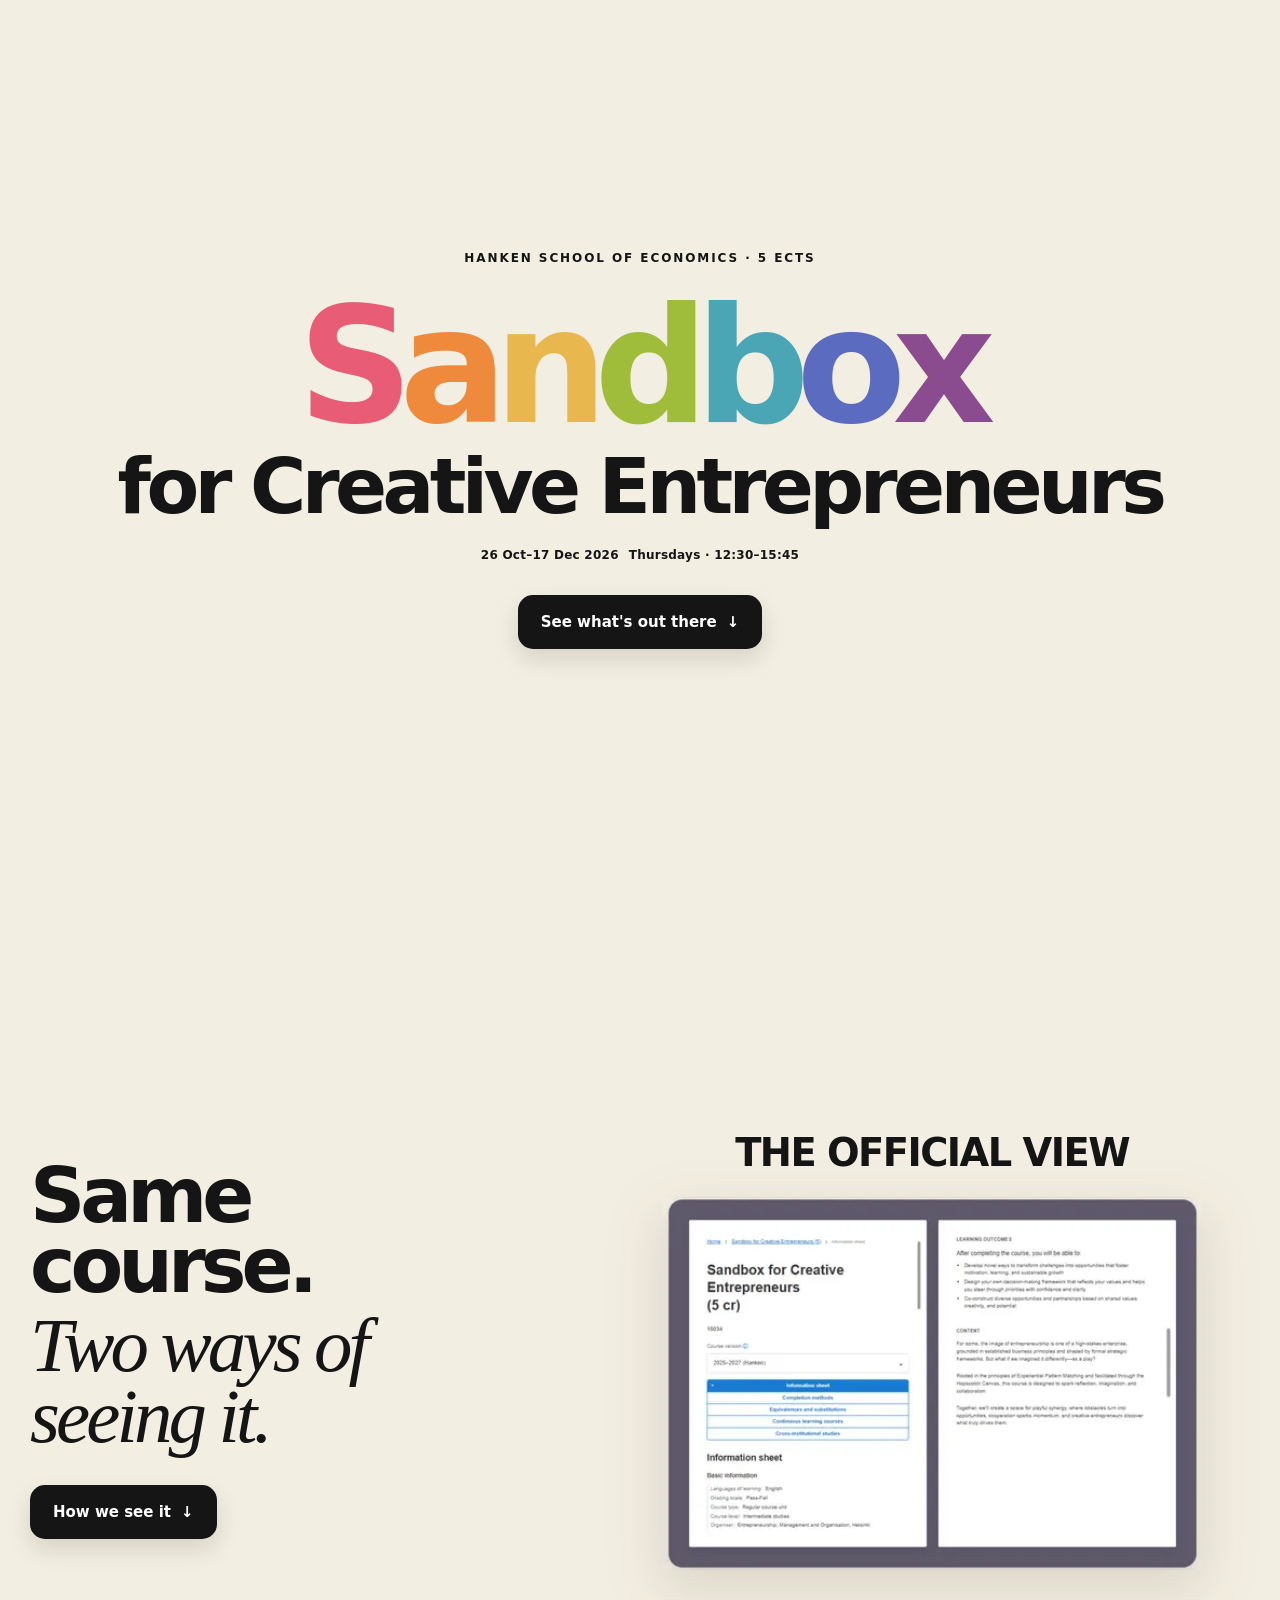
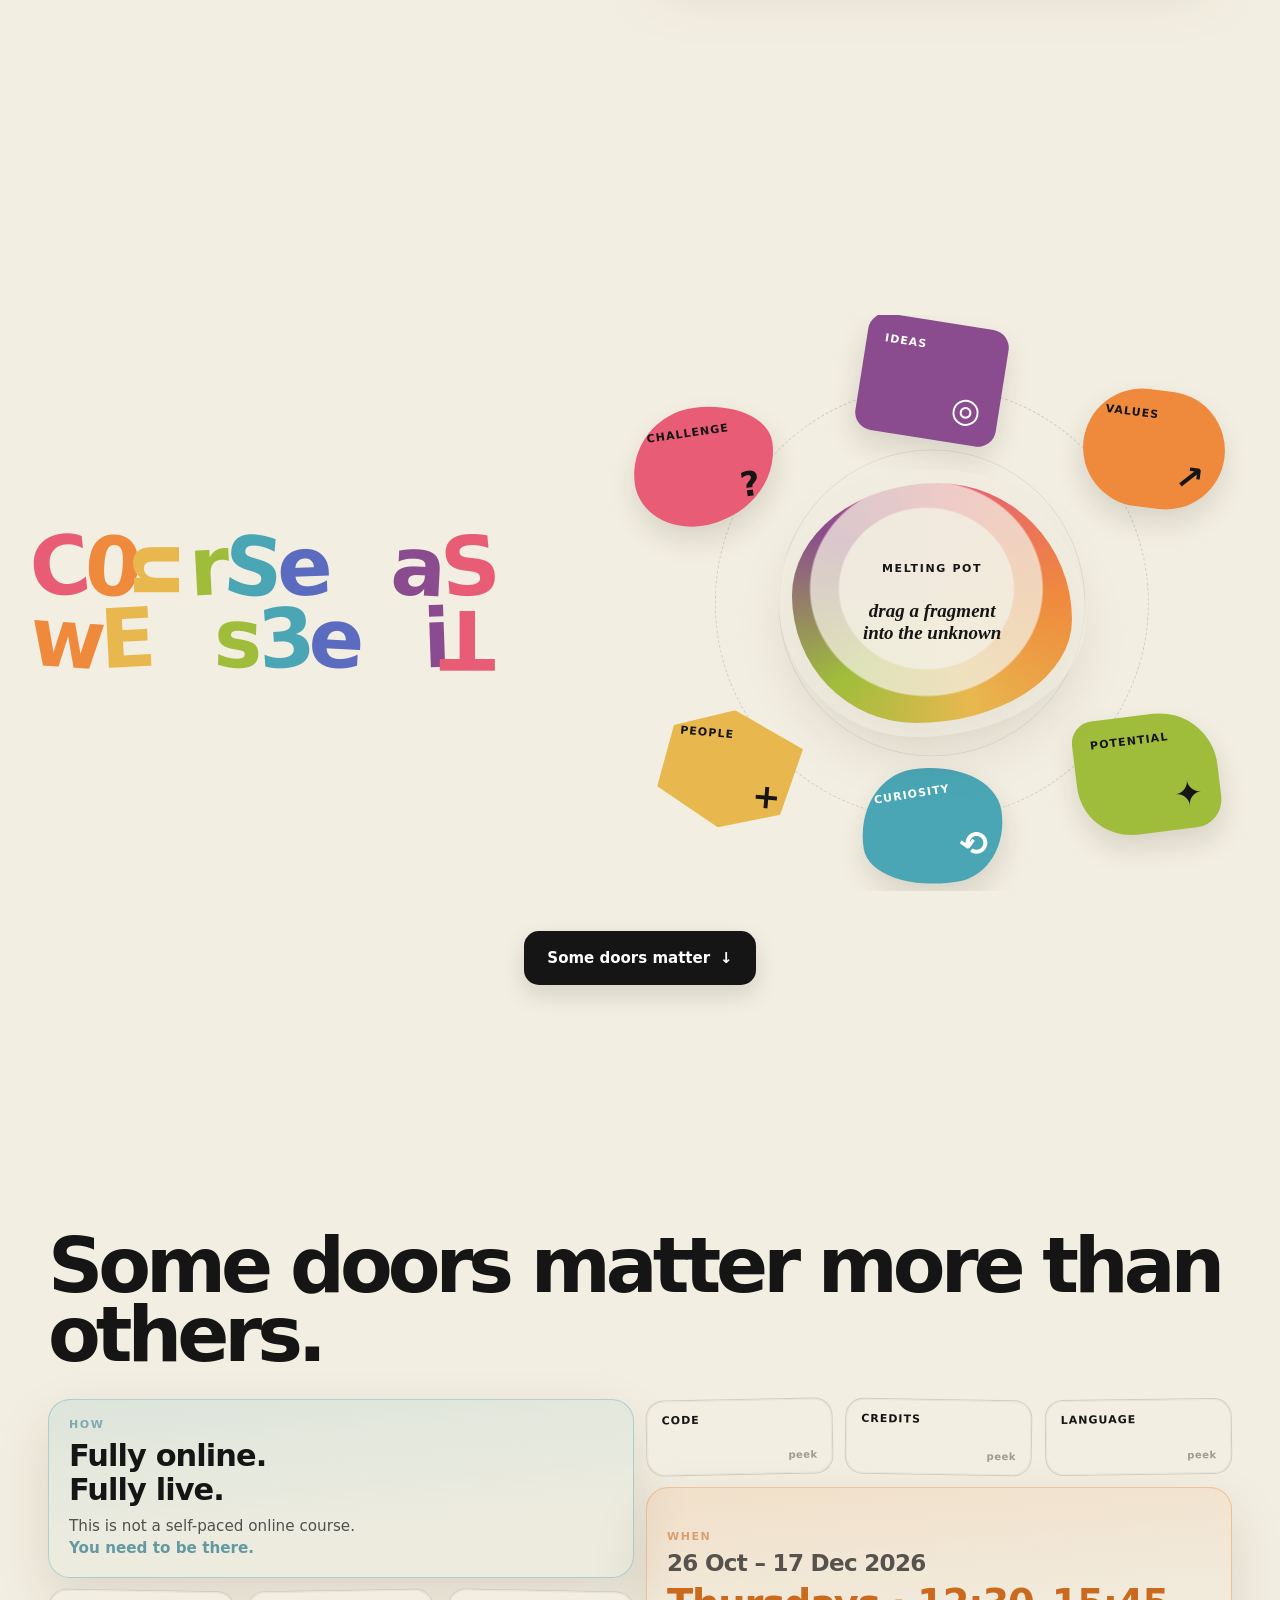
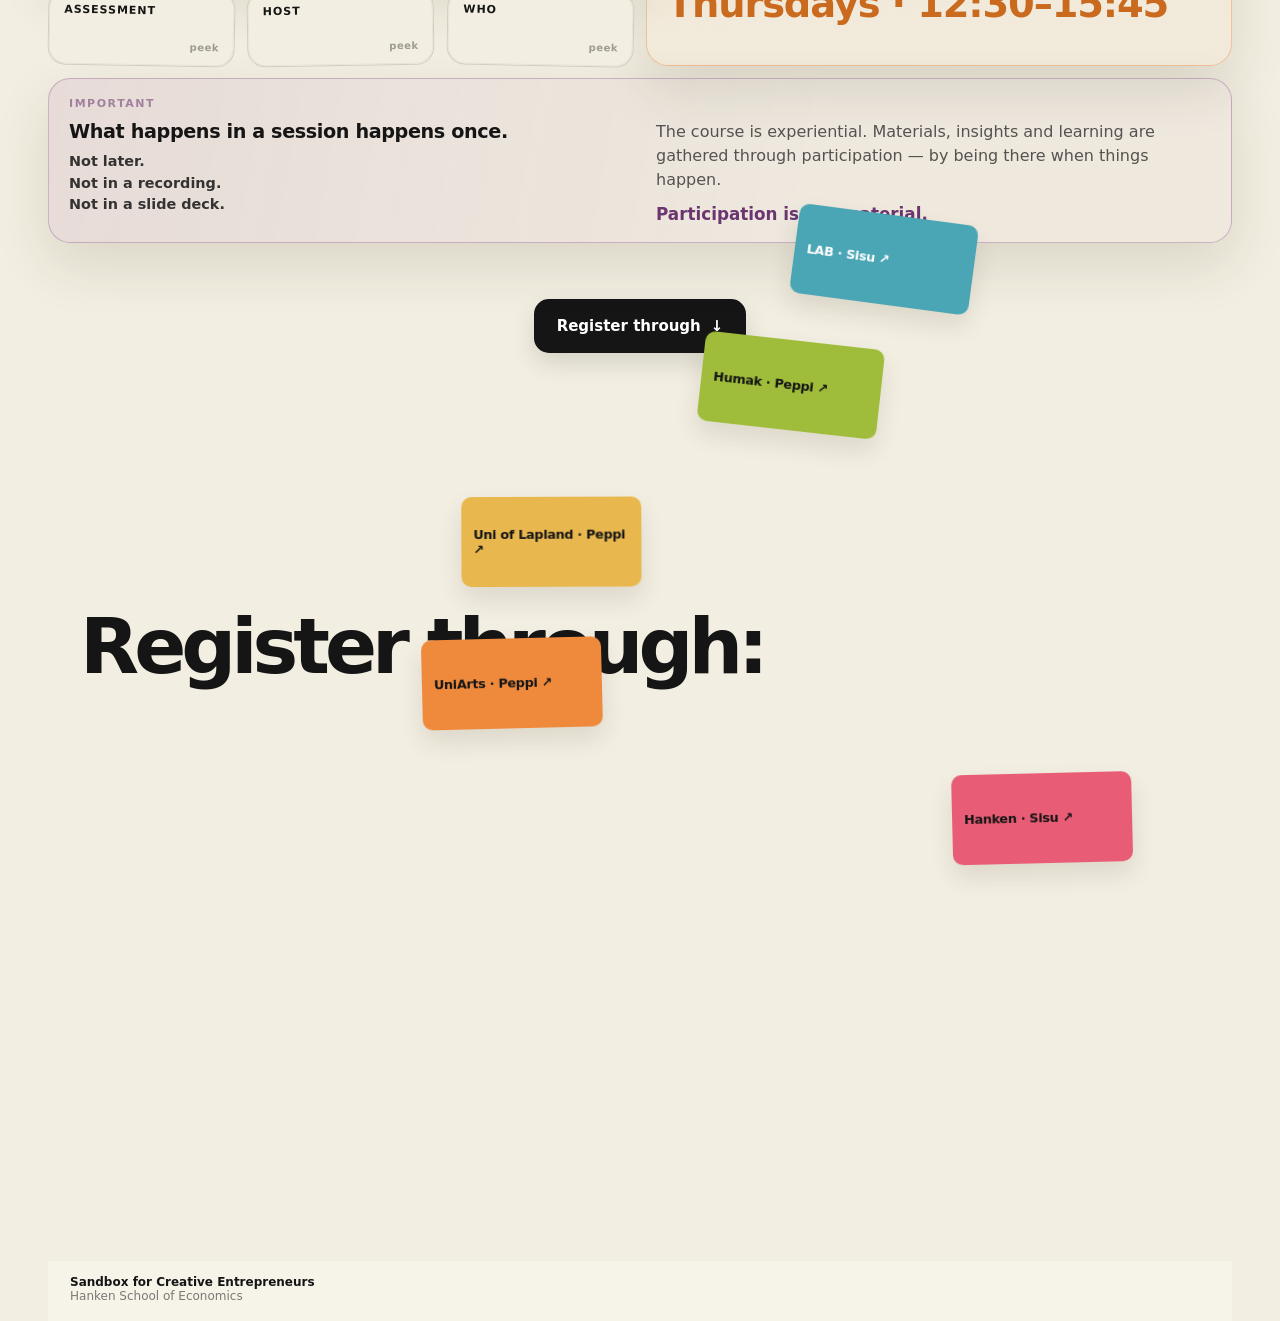
==== commit 20ab3418: "UX/accessibility audit pass: reduced-motion, hover scoping, pulse settling, link a11y - Fixed a real" ====
--- a/index.html
+++ b/index.html
@@ -200,11 +200,11 @@
       <div class="registration-inner">
         <h2 class="reveal">Register through:</h2>
         <div class="registration-grid reveal" aria-label="Registration systems for partner universities">
-          <a class="registration-block r1" href="https://sisu.hanken.fi/student/courseunit/otm-fc1a457d-e876-4271-aab2-338b562b9b44/brochure" target="_blank" rel="noopener"><strong>Hanken · Sisu ↗</strong></a>
-          <a class="registration-block r2" href="https://student.peppi.uniarts.fi/" target="_blank" rel="noopener"><strong>UniArts · Peppi ↗</strong></a>
-          <a class="registration-block r3" href="https://opiskelija-lay.peppi4.lapit.csc.fi/" target="_blank" rel="noopener"><strong>Uni of Lapland · Peppi ↗</strong></a>
-          <a class="registration-block r4" href="https://student.peppi.humak.fi/" target="_blank" rel="noopener"><strong>Humak · Peppi ↗</strong></a>
-          <a class="registration-block r5" href="https://sisu.lab.fi/" target="_blank" rel="noopener"><strong>LAB · Sisu ↗</strong></a>
+          <a class="registration-block r1" href="https://sisu.hanken.fi/student/courseunit/otm-fc1a457d-e876-4271-aab2-338b562b9b44/brochure" target="_blank" rel="noopener"><strong>Hanken · Sisu <span aria-hidden="true">↗</span></strong><span class="sr-only"> (opens in new tab)</span></a>
+          <a class="registration-block r2" href="https://student.peppi.uniarts.fi/" target="_blank" rel="noopener"><strong>UniArts · Peppi <span aria-hidden="true">↗</span></strong><span class="sr-only"> (opens in new tab)</span></a>
+          <a class="registration-block r3" href="https://opiskelija-lay.peppi4.lapit.csc.fi/" target="_blank" rel="noopener"><strong>Uni of Lapland · Peppi <span aria-hidden="true">↗</span></strong><span class="sr-only"> (opens in new tab)</span></a>
+          <a class="registration-block r4" href="https://student.peppi.humak.fi/" target="_blank" rel="noopener"><strong>Humak · Peppi <span aria-hidden="true">↗</span></strong><span class="sr-only"> (opens in new tab)</span></a>
+          <a class="registration-block r5" href="https://sisu.lab.fi/" target="_blank" rel="noopener"><strong>LAB · Sisu <span aria-hidden="true">↗</span></strong><span class="sr-only"> (opens in new tab)</span></a>
         </div>
       </div>
       <footer class="site-footer">
--- a/assets/site-v2.css
+++ b/assets/site-v2.css
@@ -1 +1,2 @@
-:root{--ink:#151515;--paper:#f2eee1;--sand:#e7b764;--wood:#cf9856;--line:rgba(21,21,21,.15);--shadow:0 22px 55px rgba(50,38,20,.12);--max:1480px}*{box-sizing:border-box}html{scroll-behavior:smooth}body{margin:0;background:var(--paper);color:var(--ink);font-family:Inter,ui-sans-serif,system-ui,-apple-system,BlinkMacSystemFont,"Segoe UI",sans-serif;overflow-x:hidden}.screen{min-height:100svh;width:100%;display:flex;align-items:center;justify-content:center;padding:clamp(28px,5vh,58px) max(24px,calc((100vw - var(--max))/2));position:relative}.reveal{opacity:0;transform:translateY(18px);transition:opacity .6s ease,transform .6s ease}.reveal.visible{opacity:1;transform:none}.button{display:inline-flex;align-items:center;gap:10px;min-height:54px;padding:0 23px;border-radius:15px;background:var(--ink);color:#fff;text-decoration:none;font-weight:780;font-size:15px;box-shadow:0 10px 24px rgba(0,0,0,.12);transition:transform .2s ease}.button:hover{transform:translateY(-2px)}.hero{text-align:center}.hero-inner{width:min(1200px,100%);display:flex;flex-direction:column;align-items:center}.eyebrow{margin:0 0 28px;font-size:12px;font-weight:800;letter-spacing:.16em;text-transform:uppercase}.hero h1{margin:0;line-height:.92}.hero-rainbow{display:inline-flex;justify-content:center;white-space:nowrap;font-size:clamp(5.3rem,12.5vw,11rem);font-weight:880;letter-spacing:-.085em}.hero-rainbow span:nth-child(1){color:#e85d75}.hero-rainbow span:nth-child(2){color:#ef8a3d}.hero-rainbow span:nth-child(3){color:#e8b84f}.hero-rainbow span:nth-child(4){color:#9fbd3b}.hero-rainbow span:nth-child(5){color:#4aa6b5}.hero-rainbow span:nth-child(6){color:#5b6cc0}.hero-rainbow span:nth-child(7){color:#8b4b8f}.hero-subline{display:block;margin-top:12px;font-size:clamp(3rem,6vw,5.8rem);font-weight:840;letter-spacing:-.06em}.hero .button{margin-top:54px}.official-grid{width:min(1220px,100%);display:grid;grid-template-columns:.9fr 1.1fr;gap:64px;align-items:center}.official-copy h2{margin:0;font-size:clamp(3.8rem,6vw,6rem);line-height:.9;letter-spacing:-.065em}.display-serif{margin:10px 0 0;font-family:Georgia,serif;font-style:italic;font-size:clamp(3rem,6vw,6rem);line-height:.93;letter-spacing:-.05em}.official-text{font-size:clamp(1.2rem,1.7vw,1.5rem);margin:30px 0 0;max-width:580px}.official-copy .button{margin-top:32px}.official-mobile-cta{display:none}.official-visual{display:flex;flex-direction:column;align-items:center;min-width:0}.official-visual h3{margin:0 0 22px;font-size:clamp(1.8rem,3vw,3rem);text-transform:uppercase;letter-spacing:-.04em}.official-photo-wrap{width:min(540px,44vw);position:relative;z-index:2;transition:transform .32s ease,filter .32s ease;transform-origin:center;filter:drop-shadow(0 18px 28px rgba(55,44,34,.13));pointer-events:none}.official-photo-wrap img{display:block;width:100%;height:auto;max-width:none;image-rendering:auto}.official-photo-wrap.hovered{transform:scale(1.48);z-index:20;filter:drop-shadow(0 28px 42px rgba(30,25,20,.2))}@media (hover:hover) and (pointer:fine){.official-photo-wrap{pointer-events:auto}.official-photo-wrap:hover{transform:scale(1.48);z-index:20;filter:drop-shadow(0 28px 42px rgba(30,25,20,.2))}}.idea-layout{width:min(1380px,100%);display:grid;grid-template-columns:minmax(0,1.35fr) minmax(300px,.65fr);gap:64px;align-items:center}.idea-visual{min-width:0}.idea-visual h2{margin:0 0 24px;font-size:clamp(3.8rem,6.4vw,6.4rem);line-height:.88;letter-spacing:-.068em}.idea-visual h2 em{font-family:Georgia,serif;font-weight:400}.idea-copy{align-self:center}.idea-copy p{margin:0;font-size:clamp(1.55rem,2.2vw,2.35rem);line-height:1.18;letter-spacing:-.035em}.sandbox-scene{position:relative;width:min(760px,100%);height:min(51vh,480px);min-height:390px;border:22px solid var(--wood);border-radius:24px;background:radial-gradient(circle at 18% 20%,rgba(255,255,255,.28) 0 2px,transparent 2.5px) 0 0/20px 20px,radial-gradient(circle at 72% 75%,rgba(121,77,30,.12) 0 1.5px,transparent 2px) 0 0/24px 24px,var(--sand);box-shadow:inset 0 0 0 3px rgba(255,255,255,.17),var(--shadow);overflow:hidden;user-select:none}.sand-label{position:absolute;top:18px;left:20px;font-size:10px;font-weight:850;letter-spacing:.14em;text-transform:uppercase;opacity:.5}.puzzle-piece{position:absolute;width:150px;height:145px;padding:20px 18px;display:flex;flex-direction:column;justify-content:space-between;border-radius:10px;box-shadow:0 12px 22px rgba(68,42,22,.15);cursor:grab;touch-action:none;z-index:3;transition:box-shadow .15s ease}.puzzle-piece:active{cursor:grabbing;box-shadow:0 18px 34px rgba(68,42,22,.22)}.puzzle-piece small{text-transform:uppercase;font-weight:850;letter-spacing:.08em;font-size:12px}.puzzle-piece strong{align-self:flex-end;font-size:42px;line-height:1}.journey-layout{width:min(1380px,100%);display:grid;grid-template-columns:.62fr 1.38fr;gap:54px;align-items:center}.journey-title h2{margin:0;font-size:clamp(4rem,7.2vw,7.4rem);line-height:.86;letter-spacing:-.075em}.journey-board{--gap:14px;position:relative;width:min(820px,58vw);aspect-ratio:5/3;max-height:590px;min-height:390px;border-radius:28px;background:rgba(255,255,255,.12);box-shadow:inset 0 0 0 1px rgba(21,21,21,.045);touch-action:none}.journey-block{position:absolute;display:flex;align-items:flex-end;padding:18px 20px;border-radius:18px;border:1px solid rgba(21,21,21,.14);box-shadow:0 12px 24px rgba(50,38,20,.08);cursor:grab;touch-action:none;user-select:none;transition:left .22s ease,top .22s ease,box-shadow .15s ease,transform .15s ease}.journey-block.dragging{cursor:grabbing;z-index:20;transition:none;transform:scale(1.025);box-shadow:0 18px 34px rgba(50,38,20,.18)}.journey-block strong{font-size:clamp(1.1rem,1.5vw,1.45rem);letter-spacing:-.025em}.j1{background:#efc0c3}.j2{background:#f5f2e9}.j3{background:#e1eaa4}.j4{background:#c4d9d9}.j5{background:#f5f2e9}.j6{background:#edd3a4}.course-section{padding-bottom:0;align-items:stretch;flex-direction:column;justify-content:flex-start}.course-inner{width:min(1240px,calc(100% - 48px));margin:auto auto 0;display:flex;flex-direction:column;justify-content:center;min-height:calc(100svh - 84px)}.course-inner>h2{margin:0 0 30px;font-size:clamp(3.8rem,6vw,6rem);line-height:.9;letter-spacing:-.065em}.official-link{margin-top:20px;padding:20px 22px;background:#efd3a3;border-radius:18px 18px 0 0;display:flex;align-items:center;justify-content:space-between;gap:25px}.official-link div{display:flex;flex-direction:column}.official-link small{opacity:.65}.official-link strong{font-size:17px}.registration-section{padding-bottom:0;align-items:stretch;flex-direction:column;justify-content:flex-start}.registration-inner{width:min(1120px,calc(100% - 48px));margin:auto;display:flex;flex-direction:column;justify-content:center;min-height:calc(100svh - 84px)}.registration-inner>h2{margin:0 0 34px;font-size:clamp(3.8rem,6vw,6rem);line-height:.9;letter-spacing:-.065em}.registration-grid{display:grid;grid-template-columns:repeat(3,minmax(0,1fr));gap:14px;width:100%}.registration-block{min-height:185px;padding:18px 20px;display:flex;align-items:flex-end;border-radius:18px;text-decoration:none;color:var(--ink);box-shadow:0 12px 24px rgba(50,38,20,.11);transition:transform .2s ease,box-shadow .2s ease}.registration-block strong{font-size:clamp(1.1rem,1.6vw,1.45rem);line-height:1.05;letter-spacing:-.025em}.registration-block:hover{transform:translateY(-4px);box-shadow:0 18px 32px rgba(50,38,20,.16)}.registration-block.r1{background:#e85d75}.registration-block.r2{background:#ef8a3d}.registration-block.r3{background:#e8b84f}.registration-block.r4{background:#9fbd3b}.registration-block.r5{background:#4aa6b5;color:#fff}.site-footer{width:min(1240px,calc(100% - 48px));margin:0 auto;padding:14px 22px 18px;background:rgba(255,255,255,.25);border-top:0;display:flex;align-items:center}.site-footer div{display:flex;flex-direction:column;font-size:12px}.site-footer span{opacity:.55}@media (max-width:1000px){.screen{min-height:auto;padding:70px 24px}.hero{min-height:100svh}.official-grid,.idea-layout,.journey-layout{grid-template-columns:1fr;gap:34px}.official-copy{text-align:center}.official-copy .button{margin-inline:auto}.official-photo-wrap{width:min(620px,78vw)}.official-photo-wrap.hovered{transform:scale(1.12)}.idea-copy p{font-size:1.45rem}.sandbox-scene{margin-inline:auto;width:min(720px,100%);height:470px}.journey-title{text-align:center}.journey-title h2 br{display:none}.journey-board{width:min(820px,92vw);margin:auto}.course-inner{min-height:auto;padding-top:60px}.course-section{min-height:100svh}}@media (max-width:640px){.screen{padding:54px 16px}.official-copy>.button{display:none}.official-mobile-cta{display:inline-flex;margin-top:24px;align-self:center}.hero{min-height:100svh}.hero-rainbow{font-size:clamp(3.5rem,17vw,5.2rem)}.hero-subline{font-size:clamp(2rem,10vw,3.1rem)}.hero .button{margin-top:42px}.official-copy h2{font-size:3.6rem}.display-serif{font-size:3.2rem}.official-photo-wrap{width:86vw}.official-photo-wrap.hovered{transform:scale(1.08)}.idea-visual h2{font-size:3.5rem}.sandbox-scene{height:420px;min-height:420px;border-width:14px}.puzzle-piece{width:112px;height:108px;padding:14px 12px}.puzzle-piece::before,.puzzle-piece::after{display:none}.puzzle-piece strong{font-size:30px}.puzzle-piece small{font-size:10px}.journey-layout{gap:24px}.journey-title h2{font-size:3.7rem}.journey-board{width:94vw;min-height:360px;aspect-ratio:auto;height:430px}.journey-block{padding:12px;border-radius:14px}.journey-block strong{font-size:1rem}.official-link{flex-direction:column;align-items:stretch;border-radius:16px 16px 0 0}.site-footer{width:calc(100% - 32px);padding:12px 16px 16px}.course-inner{width:calc(100% - 32px);padding-top:42px}.course-inner>h2{font-size:3.6rem;margin-bottom:22px}.registration-section{min-height:100svh}.registration-inner{width:calc(100% - 32px);min-height:calc(100svh - 74px);padding:42px 0 30px}.registration-inner>h2{font-size:3.6rem;margin-bottom:24px}.registration-grid{grid-template-columns:repeat(2,minmax(0,1fr));gap:10px}.registration-block{min-height:145px;padding:13px;border-radius:14px}.registration-block strong{font-size:1rem}.registration-block:last-child{grid-column:1/-1;width:calc(50% - 5px);justify-self:center}}@media (max-width:400px){.idea-visual h2{font-size:clamp(2.1rem,10.5vw,2.75rem);line-height:.9}.official-copy h2,.course-inner>h2,.registration-inner>h2{font-size:3rem}.registration-block{min-height:125px;padding:11px}.registration-block strong{font-size:.9rem}}@media (prefers-reduced-motion:reduce){html{scroll-behavior:auto}.reveal{opacity:1;transform:none;transition:none}.official-photo-wrap,.journey-block{transition:none}}+:root{--ink:#151515;--paper:#f2eee1;--sand:#e7b764;--wood:#cf9856;--line:rgba(21,21,21,.15);--shadow:0 22px 55px rgba(50,38,20,.12);--max:1480px}*{box-sizing:border-box}html{scroll-behavior:smooth}body{margin:0;background:var(--paper);color:var(--ink);font-family:Inter,ui-sans-serif,system-ui,-apple-system,BlinkMacSystemFont,"Segoe UI",sans-serif;overflow-x:hidden}.screen{min-height:100svh;width:100%;display:flex;align-items:center;justify-content:center;padding:clamp(28px,5vh,58px) max(24px,calc((100vw - var(--max))/2));position:relative}.reveal{opacity:0;transform:translateY(18px);transition:opacity .6s ease,transform .6s ease}.reveal.visible{opacity:1;transform:none}.sr-only{position:absolute;width:1px;height:1px;padding:0;margin:-1px;overflow:hidden;clip:rect(0,0,0,0);white-space:nowrap;border:0}
+.button{display:inline-flex;align-items:center;gap:10px;min-height:54px;padding:0 23px;border-radius:15px;background:var(--ink);color:#fff;text-decoration:none;font-weight:780;font-size:15px;box-shadow:0 10px 24px rgba(0,0,0,.12);transition:transform .2s ease}.hero{text-align:center}.hero-inner{width:min(1200px,100%);display:flex;flex-direction:column;align-items:center}.eyebrow{margin:0 0 28px;font-size:12px;font-weight:800;letter-spacing:.16em;text-transform:uppercase}.hero h1{margin:0;line-height:.92}.hero-rainbow{display:inline-flex;justify-content:center;white-space:nowrap;font-size:clamp(5.3rem,12.5vw,11rem);font-weight:880;letter-spacing:-.085em}.hero-rainbow span:nth-child(1){color:#e85d75}.hero-rainbow span:nth-child(2){color:#ef8a3d}.hero-rainbow span:nth-child(3){color:#e8b84f}.hero-rainbow span:nth-child(4){color:#9fbd3b}.hero-rainbow span:nth-child(5){color:#4aa6b5}.hero-rainbow span:nth-child(6){color:#5b6cc0}.hero-rainbow span:nth-child(7){color:#8b4b8f}.hero-subline{display:block;margin-top:12px;font-size:clamp(3rem,6vw,5.8rem);font-weight:840;letter-spacing:-.06em}.hero .button{margin-top:54px}.official-grid{width:min(1220px,100%);display:grid;grid-template-columns:.9fr 1.1fr;gap:64px;align-items:center}.official-copy h2{margin:0;font-size:clamp(3.8rem,6vw,6rem);line-height:.9;letter-spacing:-.065em}.display-serif{margin:10px 0 0;font-family:Georgia,serif;font-style:italic;font-size:clamp(3rem,6vw,6rem);line-height:.93;letter-spacing:-.05em}.official-text{font-size:clamp(1.2rem,1.7vw,1.5rem);margin:30px 0 0;max-width:580px}.official-copy .button{margin-top:32px}.official-mobile-cta{display:none}.official-visual{display:flex;flex-direction:column;align-items:center;min-width:0}.official-visual h3{margin:0 0 22px;font-size:clamp(1.8rem,3vw,3rem);text-transform:uppercase;letter-spacing:-.04em}.official-photo-wrap{width:min(540px,44vw);position:relative;z-index:2;transition:transform .32s ease,filter .32s ease;transform-origin:center;filter:drop-shadow(0 18px 28px rgba(55,44,34,.13));pointer-events:none}.official-photo-wrap img{display:block;width:100%;height:auto;max-width:none;image-rendering:auto}.official-photo-wrap.hovered{transform:scale(1.48);z-index:20;filter:drop-shadow(0 28px 42px rgba(30,25,20,.2))}@media (hover:hover) and (pointer:fine){.official-photo-wrap{pointer-events:auto}.official-photo-wrap:hover{transform:scale(1.48);z-index:20;filter:drop-shadow(0 28px 42px rgba(30,25,20,.2))}.button:hover{transform:translateY(-2px)}.registration-block:hover{transform:translateY(-4px);box-shadow:0 18px 32px rgba(50,38,20,.16)}}.idea-layout{width:min(1380px,100%);display:grid;grid-template-columns:minmax(0,1.35fr) minmax(300px,.65fr);gap:64px;align-items:center}.idea-visual{min-width:0}.idea-visual h2{margin:0 0 24px;font-size:clamp(3.8rem,6.4vw,6.4rem);line-height:.88;letter-spacing:-.068em}.idea-visual h2 em{font-family:Georgia,serif;font-weight:400}.idea-copy{align-self:center}.idea-copy p{margin:0;font-size:clamp(1.55rem,2.2vw,2.35rem);line-height:1.18;letter-spacing:-.035em}.sandbox-scene{position:relative;width:min(760px,100%);height:min(51vh,480px);min-height:390px;border:22px solid var(--wood);border-radius:24px;background:radial-gradient(circle at 18% 20%,rgba(255,255,255,.28) 0 2px,transparent 2.5px) 0 0/20px 20px,radial-gradient(circle at 72% 75%,rgba(121,77,30,.12) 0 1.5px,transparent 2px) 0 0/24px 24px,var(--sand);box-shadow:inset 0 0 0 3px rgba(255,255,255,.17),var(--shadow);overflow:hidden;user-select:none}.sand-label{position:absolute;top:18px;left:20px;font-size:10px;font-weight:850;letter-spacing:.14em;text-transform:uppercase;opacity:.5}.puzzle-piece{position:absolute;width:150px;height:145px;padding:20px 18px;display:flex;flex-direction:column;justify-content:space-between;border-radius:10px;box-shadow:0 12px 22px rgba(68,42,22,.15);cursor:grab;touch-action:none;z-index:3;transition:box-shadow .15s ease}.puzzle-piece:active{cursor:grabbing;box-shadow:0 18px 34px rgba(68,42,22,.22)}.puzzle-piece small{text-transform:uppercase;font-weight:850;letter-spacing:.08em;font-size:12px}.puzzle-piece strong{align-self:flex-end;font-size:42px;line-height:1}.journey-layout{width:min(1380px,100%);display:grid;grid-template-columns:.62fr 1.38fr;gap:54px;align-items:center}.journey-title h2{margin:0;font-size:clamp(4rem,7.2vw,7.4rem);line-height:.86;letter-spacing:-.075em}.journey-board{--gap:14px;position:relative;width:min(820px,58vw);aspect-ratio:5/3;max-height:590px;min-height:390px;border-radius:28px;background:rgba(255,255,255,.12);box-shadow:inset 0 0 0 1px rgba(21,21,21,.045);touch-action:none}.journey-block{position:absolute;display:flex;align-items:flex-end;padding:18px 20px;border-radius:18px;border:1px solid rgba(21,21,21,.14);box-shadow:0 12px 24px rgba(50,38,20,.08);cursor:grab;touch-action:none;user-select:none;transition:left .22s ease,top .22s ease,box-shadow .15s ease,transform .15s ease}.journey-block.dragging{cursor:grabbing;z-index:20;transition:none;transform:scale(1.025);box-shadow:0 18px 34px rgba(50,38,20,.18)}.journey-block strong{font-size:clamp(1.1rem,1.5vw,1.45rem);letter-spacing:-.025em}.j1{background:#efc0c3}.j2{background:#f5f2e9}.j3{background:#e1eaa4}.j4{background:#c4d9d9}.j5{background:#f5f2e9}.j6{background:#edd3a4}.course-section{padding-bottom:0;align-items:stretch;flex-direction:column;justify-content:flex-start}.course-inner{width:min(1240px,calc(100% - 48px));margin:auto auto 0;display:flex;flex-direction:column;justify-content:center;min-height:calc(100svh - 84px)}.course-inner>h2{margin:0 0 30px;font-size:clamp(3.8rem,6vw,6rem);line-height:.9;letter-spacing:-.065em}.official-link{margin-top:20px;padding:20px 22px;background:#efd3a3;border-radius:18px 18px 0 0;display:flex;align-items:center;justify-content:space-between;gap:25px}.official-link div{display:flex;flex-direction:column}.official-link small{opacity:.65}.official-link strong{font-size:17px}.registration-section{padding-bottom:0;align-items:stretch;flex-direction:column;justify-content:flex-start}.registration-inner{width:min(1120px,calc(100% - 48px));margin:auto;display:flex;flex-direction:column;justify-content:center;min-height:calc(100svh - 84px)}.registration-inner>h2{margin:0 0 34px;font-size:clamp(3.8rem,6vw,6rem);line-height:.9;letter-spacing:-.065em}.registration-grid{display:grid;grid-template-columns:repeat(3,minmax(0,1fr));gap:14px;width:100%}.registration-block{min-height:185px;padding:18px 20px;display:flex;align-items:flex-end;border-radius:18px;text-decoration:none;color:var(--ink);box-shadow:0 12px 24px rgba(50,38,20,.11);transition:transform .2s ease,box-shadow .2s ease}.registration-block strong{font-size:clamp(1.1rem,1.6vw,1.45rem);line-height:1.05;letter-spacing:-.025em}.registration-block.r1{background:#e85d75}.registration-block.r2{background:#ef8a3d}.registration-block.r3{background:#e8b84f}.registration-block.r4{background:#9fbd3b}.registration-block.r5{background:#4aa6b5;color:#fff}.site-footer{width:min(1240px,calc(100% - 48px));margin:0 auto;padding:14px 22px 18px;background:rgba(255,255,255,.25);border-top:0;display:flex;align-items:center}.site-footer div{display:flex;flex-direction:column;font-size:12px}.site-footer span{opacity:.55}@media (max-width:1000px){.screen{min-height:auto;padding:70px 24px}.hero{min-height:100svh}.official-grid,.idea-layout,.journey-layout{grid-template-columns:1fr;gap:34px}.official-copy{text-align:center}.official-copy .button{margin-inline:auto}.official-photo-wrap{width:min(620px,78vw)}.official-photo-wrap.hovered{transform:scale(1.12)}.idea-copy p{font-size:1.45rem}.sandbox-scene{margin-inline:auto;width:min(720px,100%);height:470px}.journey-title{text-align:center}.journey-title h2 br{display:none}.journey-board{width:min(820px,92vw);margin:auto}.course-inner{min-height:auto;padding-top:60px}.course-section{min-height:100svh}}@media (max-width:640px){.screen{padding:54px 16px}.official-copy>.button{display:none}.official-mobile-cta{display:inline-flex;margin-top:24px;align-self:center}.hero{min-height:100svh}.hero-rainbow{font-size:clamp(3.5rem,17vw,5.2rem)}.hero-subline{font-size:clamp(2rem,10vw,3.1rem)}.hero .button{margin-top:42px}.official-copy h2{font-size:3.6rem}.display-serif{font-size:3.2rem}.official-photo-wrap{width:86vw}.official-photo-wrap.hovered{transform:scale(1.08)}.idea-visual h2{font-size:3.5rem}.sandbox-scene{height:420px;min-height:420px;border-width:14px}.puzzle-piece{width:112px;height:108px;padding:14px 12px}.puzzle-piece::before,.puzzle-piece::after{display:none}.puzzle-piece strong{font-size:30px}.puzzle-piece small{font-size:10px}.journey-layout{gap:24px}.journey-title h2{font-size:3.7rem}.journey-board{width:94vw;min-height:360px;aspect-ratio:auto;height:430px}.journey-block{padding:12px;border-radius:14px}.journey-block strong{font-size:1rem}.official-link{flex-direction:column;align-items:stretch;border-radius:16px 16px 0 0}.site-footer{width:calc(100% - 32px);padding:12px 16px 16px}.course-inner{width:calc(100% - 32px);padding-top:42px}.course-inner>h2{font-size:3.6rem;margin-bottom:22px}.registration-section{min-height:100svh}.registration-inner{width:calc(100% - 32px);min-height:calc(100svh - 74px);padding:42px 0 30px}.registration-inner>h2{font-size:3.6rem;margin-bottom:24px}.registration-grid{grid-template-columns:repeat(2,minmax(0,1fr));gap:10px}.registration-block{min-height:145px;padding:13px;border-radius:14px}.registration-block strong{font-size:1rem}.registration-block:last-child{grid-column:1/-1;width:calc(50% - 5px);justify-self:center}}@media (max-width:400px){.idea-visual h2{font-size:clamp(2.1rem,10.5vw,2.75rem);line-height:.9}.official-copy h2,.course-inner>h2,.registration-inner>h2{font-size:3rem}.registration-block{min-height:125px;padding:11px}.registration-block strong{font-size:.9rem}}@media (prefers-reduced-motion:reduce){html{scroll-behavior:auto}.reveal{opacity:1;transform:none;transition:none}.official-photo-wrap,.journey-block{transition:none}}
--- a/assets/journey-4x2.css
+++ b/assets/journey-4x2.css
@@ -20,7 +20,7 @@
 
 .puzzle-piece{width:142px;height:118px;padding:18px;z-index:4;border:0;box-shadow:0 14px 28px rgba(50,38,20,.13);transition:box-shadow .18s ease,filter .18s ease,opacity .18s ease;display:flex;flex-direction:column;justify-content:space-between}
 .puzzle-piece::before,.puzzle-piece::after{display:none!important}
-.puzzle-piece:hover{filter:saturate(1.08);box-shadow:0 18px 34px rgba(50,38,20,.18)}
+@media (hover:hover) and (pointer:fine){.puzzle-piece:hover{filter:saturate(1.08);box-shadow:0 18px 34px rgba(50,38,20,.18)}}
 .puzzle-piece small{font-size:11px;letter-spacing:.1em}.puzzle-piece strong{font-size:34px}
 .p1{left:3%;top:16%;background:#e85d75;border-radius:48% 52% 58% 42% / 57% 38% 62% 43%;transform:rotate(-8deg)}
 .p2{right:4%;top:13%;background:#ef8a3d;border-radius:999px;transform:rotate(7deg)}
--- a/assets/experience-v3.css
+++ b/assets/experience-v3.css
@@ -87,3 +87,9 @@
   68%{opacity:.62;filter:blur(1px);transform:translate(-28vw,-72%) scale(.9) rotate(-4deg)}
   100%{opacity:0;filter:blur(8px);transform:translate(-72vw,-80%) scale(.7) rotate(-8deg)}
 }
+/* journey-4x2.css turns off .play-creature.escaping under reduced-motion, but the
+   attribute selector above is more specific and was winning regardless - so the
+   shark's exit kept animating for reduced-motion users. Match it explicitly. */
+@media(prefers-reduced-motion:reduce){
+  .play-creature[data-creature="shark"].escaping{animation:none}
+}
--- a/assets/locker-wall.css
+++ b/assets/locker-wall.css
@@ -60,6 +60,13 @@
 .locker--how{animation:locker-breathe 6.2s ease-in-out infinite}
 .locker--when{animation:locker-breathe-strong 5.4s ease-in-out infinite .6s}
 .locker--why{animation:locker-breathe 7s ease-in-out infinite 1.3s}
+
+/* Once the visitor has had time to notice the pulse (or opens a locker,
+   whichever comes first - see locker-wall.js), it settles rather than
+   pulsing forever. */
+.locker-wall.settled .locker--how,
+.locker-wall.settled .locker--when,
+.locker-wall.settled .locker--why{animation:none}
 
 /* Closed lockers */
 .locker--closed{
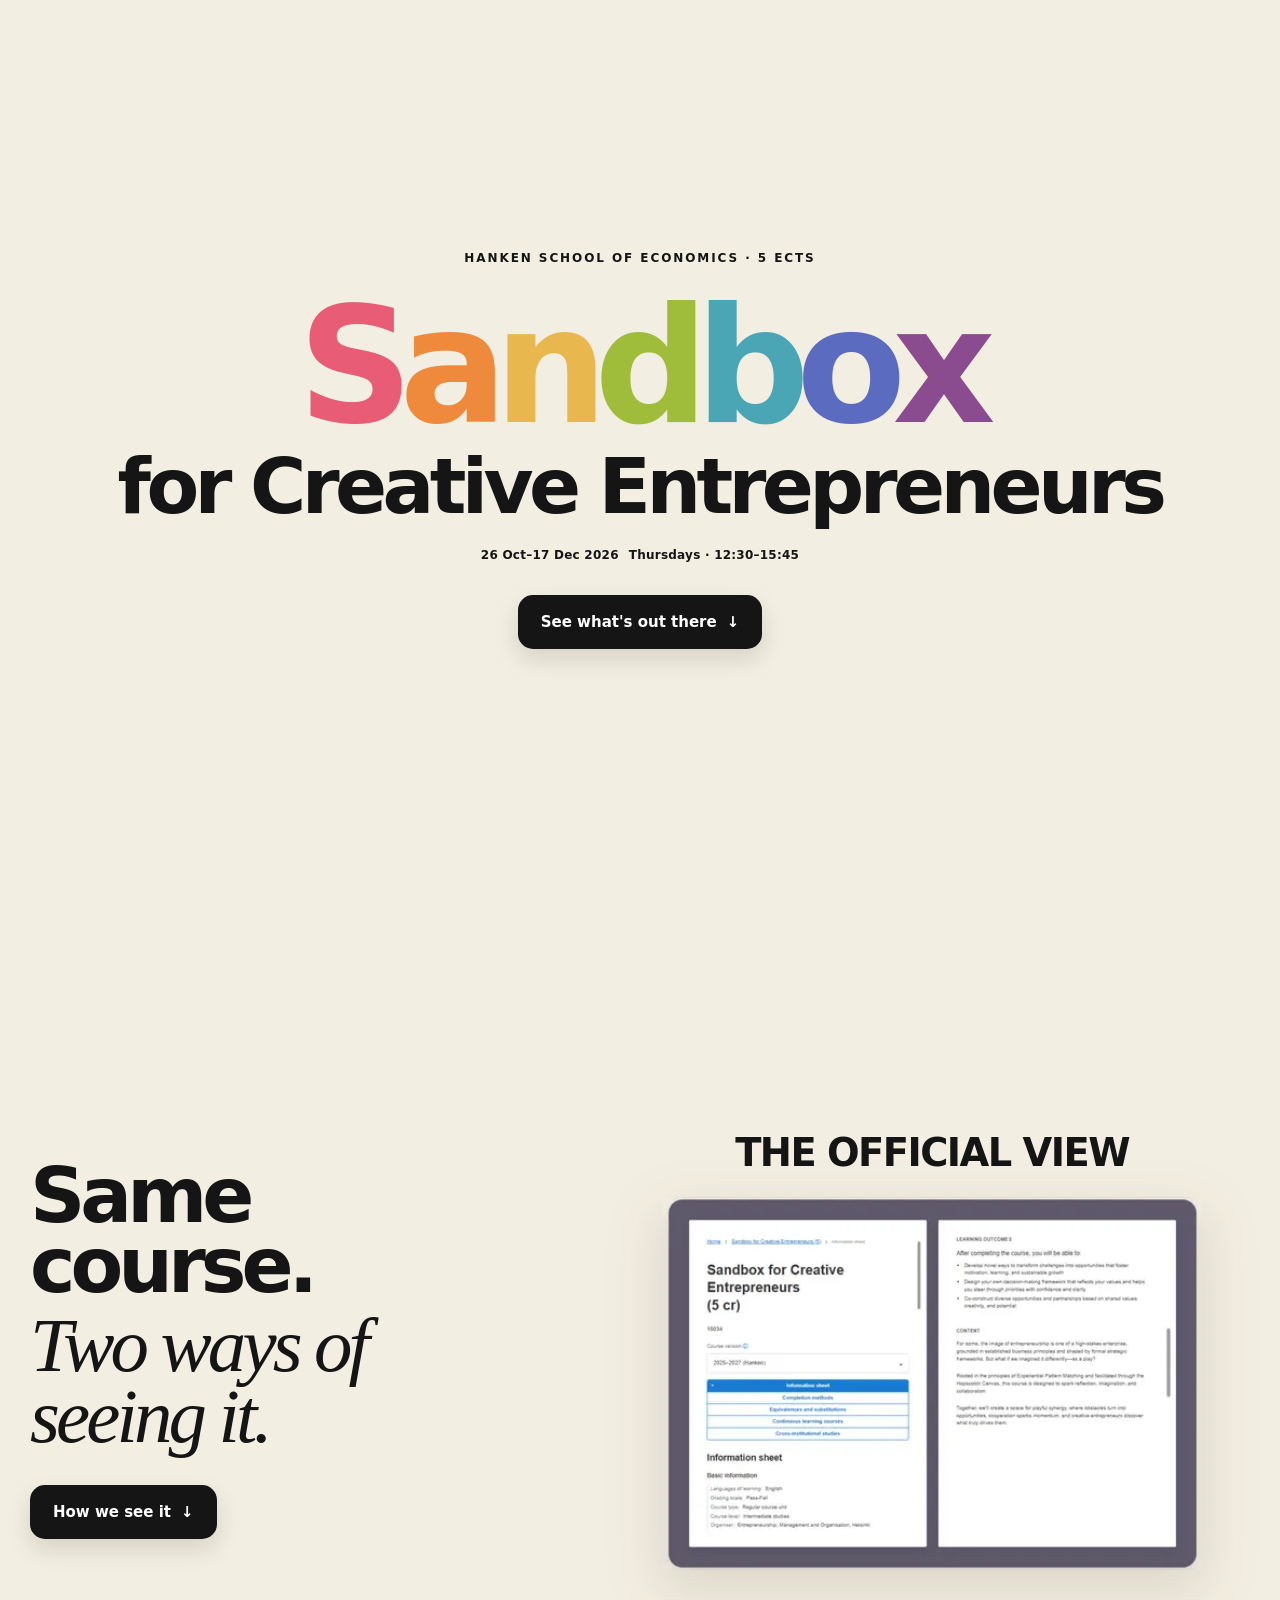
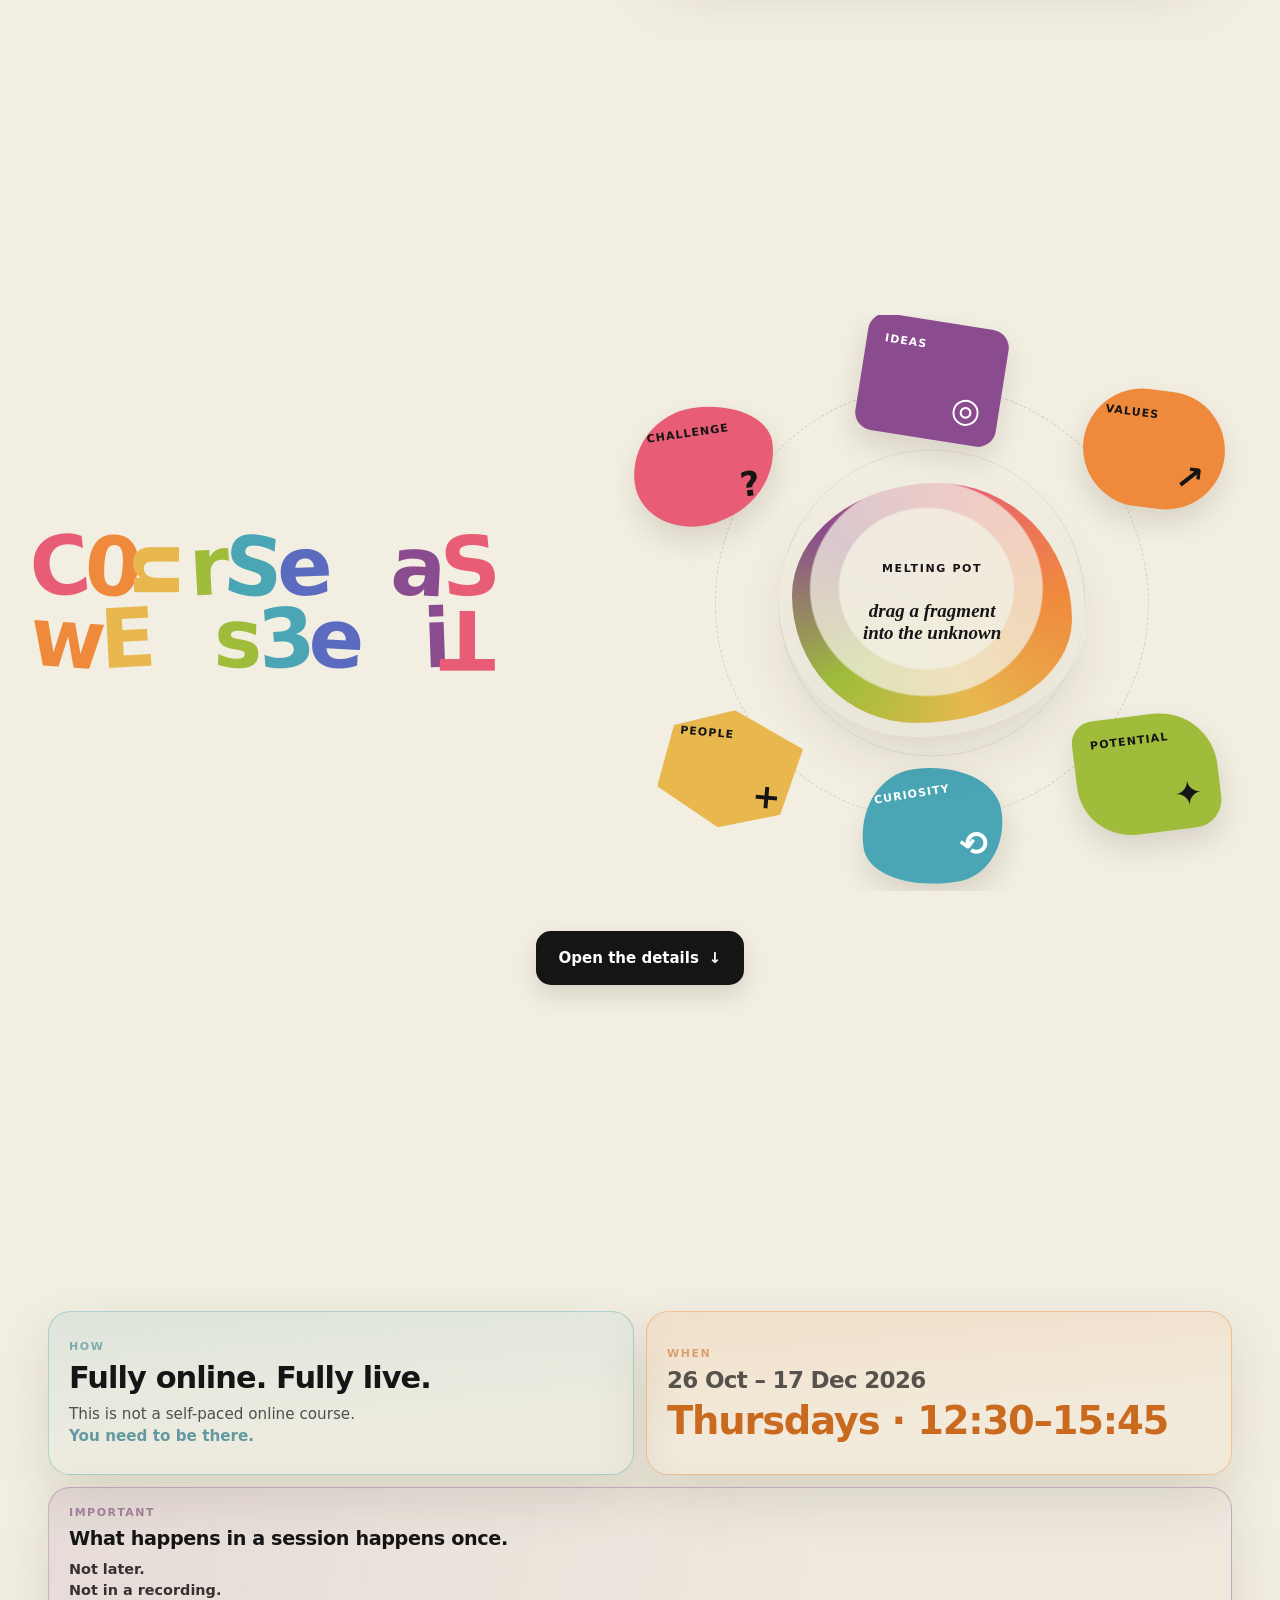
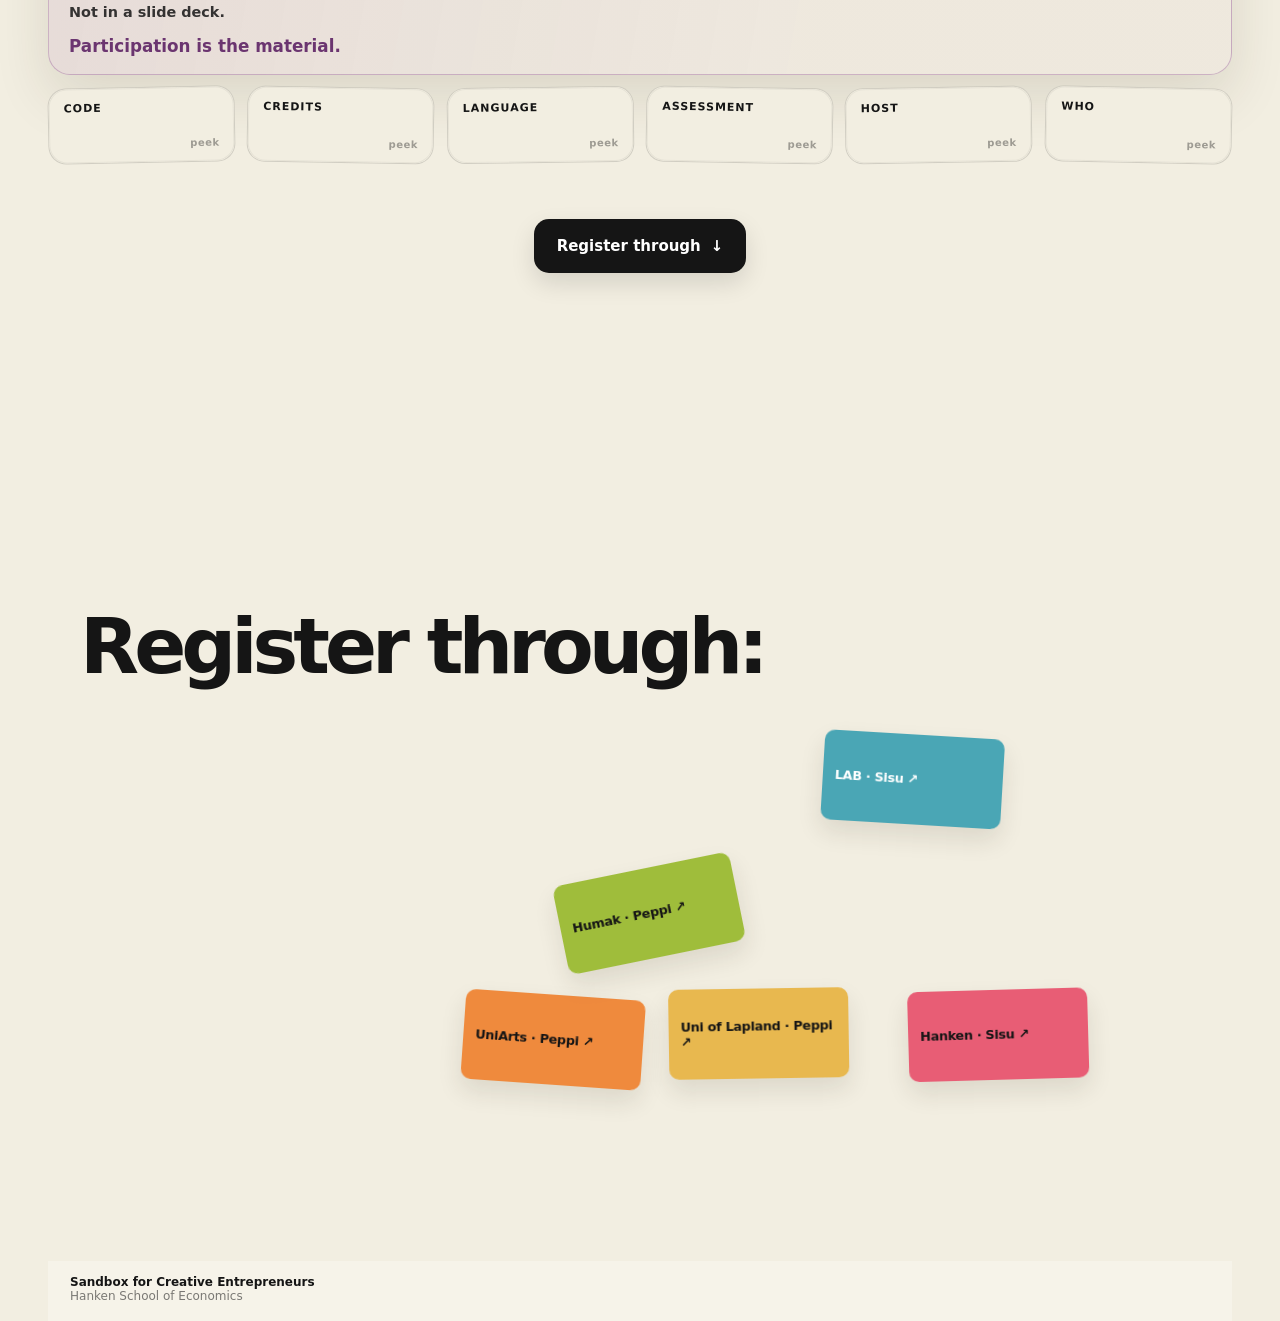
==== commit 7d410cf3: "Add scroll-snap, trim locker-wall content, pair closed lockers - Sections now scroll-snap (y proximi" ====
--- a/index.html
+++ b/index.html
@@ -81,31 +81,17 @@
           </div>
         </div>
       </div>
-      <a class="button section-cta" href="#course">Some doors matter <span aria-hidden="true">↓</span></a>
+      <a class="button section-cta" href="#course">Open the details <span aria-hidden="true">↓</span></a>
     </section>
 
     <section class="screen course-section" id="course">
       <div class="course-inner">
-        <h2 class="reveal course-lead">Some doors matter more than others.</h2>
         <div class="locker-wall reveal" aria-label="Course details. Three highlighted panels are always open; the smaller buttons open to reveal more.">
           <div class="locker locker--open locker--how">
             <p class="locker-label">How</p>
-            <p class="locker-main">Fully online.<br />Fully live.</p>
+            <p class="locker-main">Fully online. Fully live.</p>
             <p class="locker-sub">This is not a self-paced online course.<br /><strong>You need to be there.</strong></p>
           </div>
-
-          <button type="button" class="locker locker--closed locker--code" data-locker aria-expanded="false" aria-label="Open to reveal the course code" title="Click to open &mdash; double-click to snoop">
-            <span class="locker-door" aria-hidden="true">
-              <span class="locker-tag">Code</span>
-              <span class="locker-peek">peek</span>
-            </span>
-            <span class="locker-panel">
-              <span class="locker-content" aria-hidden="true">
-                <span class="locker-content-label">Course code</span>
-                <span class="locker-content-value">18034</span>
-              </span>
-            </span>
-          </button>
 
           <div class="locker locker--open locker--when">
             <p class="locker-label">When</p>
@@ -113,6 +99,26 @@
             <p class="locker-time">Thursdays · 12:30–15:45</p>
           </div>
 
+          <div class="locker locker--open locker--why">
+            <p class="locker-label">Important</p>
+            <p class="locker-main">What happens in a session happens once.</p>
+            <p class="locker-lines">Not later.<br />Not in a recording.<br />Not in a slide deck.</p>
+            <p class="locker-emph">Participation is the material.</p>
+          </div>
+
+          <button type="button" class="locker locker--closed locker--code" data-locker aria-expanded="false" aria-label="Open to reveal the course code" title="Click to open &mdash; double-click to snoop">
+            <span class="locker-door" aria-hidden="true">
+              <span class="locker-tag">Code</span>
+              <span class="locker-peek">peek</span>
+            </span>
+            <span class="locker-panel">
+              <span class="locker-content" aria-hidden="true">
+                <span class="locker-content-label">Course code</span>
+                <span class="locker-content-value">18034</span>
+              </span>
+            </span>
+          </button>
+
           <button type="button" class="locker locker--closed locker--credits" data-locker aria-expanded="false" aria-label="Open to reveal the credits" title="Click to open &mdash; double-click to snoop">
             <span class="locker-door" aria-hidden="true">
               <span class="locker-tag">Credits</span>
@@ -125,20 +131,6 @@
               </span>
             </span>
           </button>
-
-          <div class="locker locker--open locker--why">
-            <p class="locker-label">Important</p>
-            <div class="locker-why-cols">
-              <div>
-                <p class="locker-main">What happens in a session happens once.</p>
-                <p class="locker-lines">Not later.<br />Not in a recording.<br />Not in a slide deck.</p>
-              </div>
-              <div>
-                <p class="locker-desc">The course is experiential. Materials, insights and learning are gathered through participation — by being there when things happen.</p>
-                <p class="locker-emph">Participation is the material.</p>
-              </div>
-            </div>
-          </div>
 
           <button type="button" class="locker locker--closed locker--language" data-locker aria-expanded="false" aria-label="Open to reveal the language" title="Click to open &mdash; double-click to snoop">
             <span class="locker-door" aria-hidden="true">
--- a/assets/site-v2.css
+++ b/assets/site-v2.css
@@ -1,2 +1,2 @@
-:root{--ink:#151515;--paper:#f2eee1;--sand:#e7b764;--wood:#cf9856;--line:rgba(21,21,21,.15);--shadow:0 22px 55px rgba(50,38,20,.12);--max:1480px}*{box-sizing:border-box}html{scroll-behavior:smooth}body{margin:0;background:var(--paper);color:var(--ink);font-family:Inter,ui-sans-serif,system-ui,-apple-system,BlinkMacSystemFont,"Segoe UI",sans-serif;overflow-x:hidden}.screen{min-height:100svh;width:100%;display:flex;align-items:center;justify-content:center;padding:clamp(28px,5vh,58px) max(24px,calc((100vw - var(--max))/2));position:relative}.reveal{opacity:0;transform:translateY(18px);transition:opacity .6s ease,transform .6s ease}.reveal.visible{opacity:1;transform:none}.sr-only{position:absolute;width:1px;height:1px;padding:0;margin:-1px;overflow:hidden;clip:rect(0,0,0,0);white-space:nowrap;border:0}
-.button{display:inline-flex;align-items:center;gap:10px;min-height:54px;padding:0 23px;border-radius:15px;background:var(--ink);color:#fff;text-decoration:none;font-weight:780;font-size:15px;box-shadow:0 10px 24px rgba(0,0,0,.12);transition:transform .2s ease}.hero{text-align:center}.hero-inner{width:min(1200px,100%);display:flex;flex-direction:column;align-items:center}.eyebrow{margin:0 0 28px;font-size:12px;font-weight:800;letter-spacing:.16em;text-transform:uppercase}.hero h1{margin:0;line-height:.92}.hero-rainbow{display:inline-flex;justify-content:center;white-space:nowrap;font-size:clamp(5.3rem,12.5vw,11rem);font-weight:880;letter-spacing:-.085em}.hero-rainbow span:nth-child(1){color:#e85d75}.hero-rainbow span:nth-child(2){color:#ef8a3d}.hero-rainbow span:nth-child(3){color:#e8b84f}.hero-rainbow span:nth-child(4){color:#9fbd3b}.hero-rainbow span:nth-child(5){color:#4aa6b5}.hero-rainbow span:nth-child(6){color:#5b6cc0}.hero-rainbow span:nth-child(7){color:#8b4b8f}.hero-subline{display:block;margin-top:12px;font-size:clamp(3rem,6vw,5.8rem);font-weight:840;letter-spacing:-.06em}.hero .button{margin-top:54px}.official-grid{width:min(1220px,100%);display:grid;grid-template-columns:.9fr 1.1fr;gap:64px;align-items:center}.official-copy h2{margin:0;font-size:clamp(3.8rem,6vw,6rem);line-height:.9;letter-spacing:-.065em}.display-serif{margin:10px 0 0;font-family:Georgia,serif;font-style:italic;font-size:clamp(3rem,6vw,6rem);line-height:.93;letter-spacing:-.05em}.official-text{font-size:clamp(1.2rem,1.7vw,1.5rem);margin:30px 0 0;max-width:580px}.official-copy .button{margin-top:32px}.official-mobile-cta{display:none}.official-visual{display:flex;flex-direction:column;align-items:center;min-width:0}.official-visual h3{margin:0 0 22px;font-size:clamp(1.8rem,3vw,3rem);text-transform:uppercase;letter-spacing:-.04em}.official-photo-wrap{width:min(540px,44vw);position:relative;z-index:2;transition:transform .32s ease,filter .32s ease;transform-origin:center;filter:drop-shadow(0 18px 28px rgba(55,44,34,.13));pointer-events:none}.official-photo-wrap img{display:block;width:100%;height:auto;max-width:none;image-rendering:auto}.official-photo-wrap.hovered{transform:scale(1.48);z-index:20;filter:drop-shadow(0 28px 42px rgba(30,25,20,.2))}@media (hover:hover) and (pointer:fine){.official-photo-wrap{pointer-events:auto}.official-photo-wrap:hover{transform:scale(1.48);z-index:20;filter:drop-shadow(0 28px 42px rgba(30,25,20,.2))}.button:hover{transform:translateY(-2px)}.registration-block:hover{transform:translateY(-4px);box-shadow:0 18px 32px rgba(50,38,20,.16)}}.idea-layout{width:min(1380px,100%);display:grid;grid-template-columns:minmax(0,1.35fr) minmax(300px,.65fr);gap:64px;align-items:center}.idea-visual{min-width:0}.idea-visual h2{margin:0 0 24px;font-size:clamp(3.8rem,6.4vw,6.4rem);line-height:.88;letter-spacing:-.068em}.idea-visual h2 em{font-family:Georgia,serif;font-weight:400}.idea-copy{align-self:center}.idea-copy p{margin:0;font-size:clamp(1.55rem,2.2vw,2.35rem);line-height:1.18;letter-spacing:-.035em}.sandbox-scene{position:relative;width:min(760px,100%);height:min(51vh,480px);min-height:390px;border:22px solid var(--wood);border-radius:24px;background:radial-gradient(circle at 18% 20%,rgba(255,255,255,.28) 0 2px,transparent 2.5px) 0 0/20px 20px,radial-gradient(circle at 72% 75%,rgba(121,77,30,.12) 0 1.5px,transparent 2px) 0 0/24px 24px,var(--sand);box-shadow:inset 0 0 0 3px rgba(255,255,255,.17),var(--shadow);overflow:hidden;user-select:none}.sand-label{position:absolute;top:18px;left:20px;font-size:10px;font-weight:850;letter-spacing:.14em;text-transform:uppercase;opacity:.5}.puzzle-piece{position:absolute;width:150px;height:145px;padding:20px 18px;display:flex;flex-direction:column;justify-content:space-between;border-radius:10px;box-shadow:0 12px 22px rgba(68,42,22,.15);cursor:grab;touch-action:none;z-index:3;transition:box-shadow .15s ease}.puzzle-piece:active{cursor:grabbing;box-shadow:0 18px 34px rgba(68,42,22,.22)}.puzzle-piece small{text-transform:uppercase;font-weight:850;letter-spacing:.08em;font-size:12px}.puzzle-piece strong{align-self:flex-end;font-size:42px;line-height:1}.journey-layout{width:min(1380px,100%);display:grid;grid-template-columns:.62fr 1.38fr;gap:54px;align-items:center}.journey-title h2{margin:0;font-size:clamp(4rem,7.2vw,7.4rem);line-height:.86;letter-spacing:-.075em}.journey-board{--gap:14px;position:relative;width:min(820px,58vw);aspect-ratio:5/3;max-height:590px;min-height:390px;border-radius:28px;background:rgba(255,255,255,.12);box-shadow:inset 0 0 0 1px rgba(21,21,21,.045);touch-action:none}.journey-block{position:absolute;display:flex;align-items:flex-end;padding:18px 20px;border-radius:18px;border:1px solid rgba(21,21,21,.14);box-shadow:0 12px 24px rgba(50,38,20,.08);cursor:grab;touch-action:none;user-select:none;transition:left .22s ease,top .22s ease,box-shadow .15s ease,transform .15s ease}.journey-block.dragging{cursor:grabbing;z-index:20;transition:none;transform:scale(1.025);box-shadow:0 18px 34px rgba(50,38,20,.18)}.journey-block strong{font-size:clamp(1.1rem,1.5vw,1.45rem);letter-spacing:-.025em}.j1{background:#efc0c3}.j2{background:#f5f2e9}.j3{background:#e1eaa4}.j4{background:#c4d9d9}.j5{background:#f5f2e9}.j6{background:#edd3a4}.course-section{padding-bottom:0;align-items:stretch;flex-direction:column;justify-content:flex-start}.course-inner{width:min(1240px,calc(100% - 48px));margin:auto auto 0;display:flex;flex-direction:column;justify-content:center;min-height:calc(100svh - 84px)}.course-inner>h2{margin:0 0 30px;font-size:clamp(3.8rem,6vw,6rem);line-height:.9;letter-spacing:-.065em}.official-link{margin-top:20px;padding:20px 22px;background:#efd3a3;border-radius:18px 18px 0 0;display:flex;align-items:center;justify-content:space-between;gap:25px}.official-link div{display:flex;flex-direction:column}.official-link small{opacity:.65}.official-link strong{font-size:17px}.registration-section{padding-bottom:0;align-items:stretch;flex-direction:column;justify-content:flex-start}.registration-inner{width:min(1120px,calc(100% - 48px));margin:auto;display:flex;flex-direction:column;justify-content:center;min-height:calc(100svh - 84px)}.registration-inner>h2{margin:0 0 34px;font-size:clamp(3.8rem,6vw,6rem);line-height:.9;letter-spacing:-.065em}.registration-grid{display:grid;grid-template-columns:repeat(3,minmax(0,1fr));gap:14px;width:100%}.registration-block{min-height:185px;padding:18px 20px;display:flex;align-items:flex-end;border-radius:18px;text-decoration:none;color:var(--ink);box-shadow:0 12px 24px rgba(50,38,20,.11);transition:transform .2s ease,box-shadow .2s ease}.registration-block strong{font-size:clamp(1.1rem,1.6vw,1.45rem);line-height:1.05;letter-spacing:-.025em}.registration-block.r1{background:#e85d75}.registration-block.r2{background:#ef8a3d}.registration-block.r3{background:#e8b84f}.registration-block.r4{background:#9fbd3b}.registration-block.r5{background:#4aa6b5;color:#fff}.site-footer{width:min(1240px,calc(100% - 48px));margin:0 auto;padding:14px 22px 18px;background:rgba(255,255,255,.25);border-top:0;display:flex;align-items:center}.site-footer div{display:flex;flex-direction:column;font-size:12px}.site-footer span{opacity:.55}@media (max-width:1000px){.screen{min-height:auto;padding:70px 24px}.hero{min-height:100svh}.official-grid,.idea-layout,.journey-layout{grid-template-columns:1fr;gap:34px}.official-copy{text-align:center}.official-copy .button{margin-inline:auto}.official-photo-wrap{width:min(620px,78vw)}.official-photo-wrap.hovered{transform:scale(1.12)}.idea-copy p{font-size:1.45rem}.sandbox-scene{margin-inline:auto;width:min(720px,100%);height:470px}.journey-title{text-align:center}.journey-title h2 br{display:none}.journey-board{width:min(820px,92vw);margin:auto}.course-inner{min-height:auto;padding-top:60px}.course-section{min-height:100svh}}@media (max-width:640px){.screen{padding:54px 16px}.official-copy>.button{display:none}.official-mobile-cta{display:inline-flex;margin-top:24px;align-self:center}.hero{min-height:100svh}.hero-rainbow{font-size:clamp(3.5rem,17vw,5.2rem)}.hero-subline{font-size:clamp(2rem,10vw,3.1rem)}.hero .button{margin-top:42px}.official-copy h2{font-size:3.6rem}.display-serif{font-size:3.2rem}.official-photo-wrap{width:86vw}.official-photo-wrap.hovered{transform:scale(1.08)}.idea-visual h2{font-size:3.5rem}.sandbox-scene{height:420px;min-height:420px;border-width:14px}.puzzle-piece{width:112px;height:108px;padding:14px 12px}.puzzle-piece::before,.puzzle-piece::after{display:none}.puzzle-piece strong{font-size:30px}.puzzle-piece small{font-size:10px}.journey-layout{gap:24px}.journey-title h2{font-size:3.7rem}.journey-board{width:94vw;min-height:360px;aspect-ratio:auto;height:430px}.journey-block{padding:12px;border-radius:14px}.journey-block strong{font-size:1rem}.official-link{flex-direction:column;align-items:stretch;border-radius:16px 16px 0 0}.site-footer{width:calc(100% - 32px);padding:12px 16px 16px}.course-inner{width:calc(100% - 32px);padding-top:42px}.course-inner>h2{font-size:3.6rem;margin-bottom:22px}.registration-section{min-height:100svh}.registration-inner{width:calc(100% - 32px);min-height:calc(100svh - 74px);padding:42px 0 30px}.registration-inner>h2{font-size:3.6rem;margin-bottom:24px}.registration-grid{grid-template-columns:repeat(2,minmax(0,1fr));gap:10px}.registration-block{min-height:145px;padding:13px;border-radius:14px}.registration-block strong{font-size:1rem}.registration-block:last-child{grid-column:1/-1;width:calc(50% - 5px);justify-self:center}}@media (max-width:400px){.idea-visual h2{font-size:clamp(2.1rem,10.5vw,2.75rem);line-height:.9}.official-copy h2,.course-inner>h2,.registration-inner>h2{font-size:3rem}.registration-block{min-height:125px;padding:11px}.registration-block strong{font-size:.9rem}}@media (prefers-reduced-motion:reduce){html{scroll-behavior:auto}.reveal{opacity:1;transform:none;transition:none}.official-photo-wrap,.journey-block{transition:none}}+:root{--ink:#151515;--paper:#f2eee1;--sand:#e7b764;--wood:#cf9856;--line:rgba(21,21,21,.15);--shadow:0 22px 55px rgba(50,38,20,.12);--max:1480px}*{box-sizing:border-box}html{scroll-behavior:smooth;scroll-snap-type:y proximity}body{margin:0;background:var(--paper);color:var(--ink);font-family:Inter,ui-sans-serif,system-ui,-apple-system,BlinkMacSystemFont,"Segoe UI",sans-serif;overflow-x:hidden}.screen{min-height:100svh;width:100%;display:flex;align-items:center;justify-content:center;padding:clamp(28px,5vh,58px) max(24px,calc((100vw - var(--max))/2));position:relative;scroll-snap-align:start}.reveal{opacity:0;transform:translateY(18px);transition:opacity .6s ease,transform .6s ease}.reveal.visible{opacity:1;transform:none}.sr-only{position:absolute;width:1px;height:1px;padding:0;margin:-1px;overflow:hidden;clip:rect(0,0,0,0);white-space:nowrap;border:0}
+.button{display:inline-flex;align-items:center;gap:10px;min-height:54px;padding:0 23px;border-radius:15px;background:var(--ink);color:#fff;text-decoration:none;font-weight:780;font-size:15px;box-shadow:0 10px 24px rgba(0,0,0,.12);transition:transform .2s ease}.hero{text-align:center}.hero-inner{width:min(1200px,100%);display:flex;flex-direction:column;align-items:center}.eyebrow{margin:0 0 28px;font-size:12px;font-weight:800;letter-spacing:.16em;text-transform:uppercase}.hero h1{margin:0;line-height:.92}.hero-rainbow{display:inline-flex;justify-content:center;white-space:nowrap;font-size:clamp(5.3rem,12.5vw,11rem);font-weight:880;letter-spacing:-.085em}.hero-rainbow span:nth-child(1){color:#e85d75}.hero-rainbow span:nth-child(2){color:#ef8a3d}.hero-rainbow span:nth-child(3){color:#e8b84f}.hero-rainbow span:nth-child(4){color:#9fbd3b}.hero-rainbow span:nth-child(5){color:#4aa6b5}.hero-rainbow span:nth-child(6){color:#5b6cc0}.hero-rainbow span:nth-child(7){color:#8b4b8f}.hero-subline{display:block;margin-top:12px;font-size:clamp(3rem,6vw,5.8rem);font-weight:840;letter-spacing:-.06em}.hero .button{margin-top:54px}.official-grid{width:min(1220px,100%);display:grid;grid-template-columns:.9fr 1.1fr;gap:64px;align-items:center}.official-copy h2{margin:0;font-size:clamp(3.8rem,6vw,6rem);line-height:.9;letter-spacing:-.065em}.display-serif{margin:10px 0 0;font-family:Georgia,serif;font-style:italic;font-size:clamp(3rem,6vw,6rem);line-height:.93;letter-spacing:-.05em}.official-text{font-size:clamp(1.2rem,1.7vw,1.5rem);margin:30px 0 0;max-width:580px}.official-copy .button{margin-top:32px}.official-mobile-cta{display:none}.official-visual{display:flex;flex-direction:column;align-items:center;min-width:0}.official-visual h3{margin:0 0 22px;font-size:clamp(1.8rem,3vw,3rem);text-transform:uppercase;letter-spacing:-.04em}.official-photo-wrap{width:min(540px,44vw);position:relative;z-index:2;transition:transform .32s ease,filter .32s ease;transform-origin:center;filter:drop-shadow(0 18px 28px rgba(55,44,34,.13));pointer-events:none}.official-photo-wrap img{display:block;width:100%;height:auto;max-width:none;image-rendering:auto}.official-photo-wrap.hovered{transform:scale(1.48);z-index:20;filter:drop-shadow(0 28px 42px rgba(30,25,20,.2))}@media (hover:hover) and (pointer:fine){.official-photo-wrap{pointer-events:auto}.official-photo-wrap:hover{transform:scale(1.48);z-index:20;filter:drop-shadow(0 28px 42px rgba(30,25,20,.2))}.button:hover{transform:translateY(-2px)}.registration-block:hover{transform:translateY(-4px);box-shadow:0 18px 32px rgba(50,38,20,.16)}}.idea-layout{width:min(1380px,100%);display:grid;grid-template-columns:minmax(0,1.35fr) minmax(300px,.65fr);gap:64px;align-items:center}.idea-visual{min-width:0}.idea-visual h2{margin:0 0 24px;font-size:clamp(3.8rem,6.4vw,6.4rem);line-height:.88;letter-spacing:-.068em}.idea-visual h2 em{font-family:Georgia,serif;font-weight:400}.idea-copy{align-self:center}.idea-copy p{margin:0;font-size:clamp(1.55rem,2.2vw,2.35rem);line-height:1.18;letter-spacing:-.035em}.sandbox-scene{position:relative;width:min(760px,100%);height:min(51vh,480px);min-height:390px;border:22px solid var(--wood);border-radius:24px;background:radial-gradient(circle at 18% 20%,rgba(255,255,255,.28) 0 2px,transparent 2.5px) 0 0/20px 20px,radial-gradient(circle at 72% 75%,rgba(121,77,30,.12) 0 1.5px,transparent 2px) 0 0/24px 24px,var(--sand);box-shadow:inset 0 0 0 3px rgba(255,255,255,.17),var(--shadow);overflow:hidden;user-select:none}.sand-label{position:absolute;top:18px;left:20px;font-size:10px;font-weight:850;letter-spacing:.14em;text-transform:uppercase;opacity:.5}.puzzle-piece{position:absolute;width:150px;height:145px;padding:20px 18px;display:flex;flex-direction:column;justify-content:space-between;border-radius:10px;box-shadow:0 12px 22px rgba(68,42,22,.15);cursor:grab;touch-action:none;z-index:3;transition:box-shadow .15s ease}.puzzle-piece:active{cursor:grabbing;box-shadow:0 18px 34px rgba(68,42,22,.22)}.puzzle-piece small{text-transform:uppercase;font-weight:850;letter-spacing:.08em;font-size:12px}.puzzle-piece strong{align-self:flex-end;font-size:42px;line-height:1}.journey-layout{width:min(1380px,100%);display:grid;grid-template-columns:.62fr 1.38fr;gap:54px;align-items:center}.journey-title h2{margin:0;font-size:clamp(4rem,7.2vw,7.4rem);line-height:.86;letter-spacing:-.075em}.journey-board{--gap:14px;position:relative;width:min(820px,58vw);aspect-ratio:5/3;max-height:590px;min-height:390px;border-radius:28px;background:rgba(255,255,255,.12);box-shadow:inset 0 0 0 1px rgba(21,21,21,.045);touch-action:none}.journey-block{position:absolute;display:flex;align-items:flex-end;padding:18px 20px;border-radius:18px;border:1px solid rgba(21,21,21,.14);box-shadow:0 12px 24px rgba(50,38,20,.08);cursor:grab;touch-action:none;user-select:none;transition:left .22s ease,top .22s ease,box-shadow .15s ease,transform .15s ease}.journey-block.dragging{cursor:grabbing;z-index:20;transition:none;transform:scale(1.025);box-shadow:0 18px 34px rgba(50,38,20,.18)}.journey-block strong{font-size:clamp(1.1rem,1.5vw,1.45rem);letter-spacing:-.025em}.j1{background:#efc0c3}.j2{background:#f5f2e9}.j3{background:#e1eaa4}.j4{background:#c4d9d9}.j5{background:#f5f2e9}.j6{background:#edd3a4}.course-section{padding-bottom:0;align-items:stretch;flex-direction:column;justify-content:flex-start}.course-inner{width:min(1240px,calc(100% - 48px));margin:auto auto 0;display:flex;flex-direction:column;justify-content:center;min-height:calc(100svh - 84px)}.course-inner>h2{margin:0 0 30px;font-size:clamp(3.8rem,6vw,6rem);line-height:.9;letter-spacing:-.065em}.official-link{margin-top:20px;padding:20px 22px;background:#efd3a3;border-radius:18px 18px 0 0;display:flex;align-items:center;justify-content:space-between;gap:25px}.official-link div{display:flex;flex-direction:column}.official-link small{opacity:.65}.official-link strong{font-size:17px}.registration-section{padding-bottom:0;align-items:stretch;flex-direction:column;justify-content:flex-start}.registration-inner{width:min(1120px,calc(100% - 48px));margin:auto;display:flex;flex-direction:column;justify-content:center;min-height:calc(100svh - 84px)}.registration-inner>h2{margin:0 0 34px;font-size:clamp(3.8rem,6vw,6rem);line-height:.9;letter-spacing:-.065em}.registration-grid{display:grid;grid-template-columns:repeat(3,minmax(0,1fr));gap:14px;width:100%}.registration-block{min-height:185px;padding:18px 20px;display:flex;align-items:flex-end;border-radius:18px;text-decoration:none;color:var(--ink);box-shadow:0 12px 24px rgba(50,38,20,.11);transition:transform .2s ease,box-shadow .2s ease}.registration-block strong{font-size:clamp(1.1rem,1.6vw,1.45rem);line-height:1.05;letter-spacing:-.025em}.registration-block.r1{background:#e85d75}.registration-block.r2{background:#ef8a3d}.registration-block.r3{background:#e8b84f}.registration-block.r4{background:#9fbd3b}.registration-block.r5{background:#4aa6b5;color:#fff}.site-footer{width:min(1240px,calc(100% - 48px));margin:0 auto;padding:14px 22px 18px;background:rgba(255,255,255,.25);border-top:0;display:flex;align-items:center}.site-footer div{display:flex;flex-direction:column;font-size:12px}.site-footer span{opacity:.55}@media (max-width:1000px){.screen{min-height:auto;padding:70px 24px}.hero{min-height:100svh}.official-grid,.idea-layout,.journey-layout{grid-template-columns:1fr;gap:34px}.official-copy{text-align:center}.official-copy .button{margin-inline:auto}.official-photo-wrap{width:min(620px,78vw)}.official-photo-wrap.hovered{transform:scale(1.12)}.idea-copy p{font-size:1.45rem}.sandbox-scene{margin-inline:auto;width:min(720px,100%);height:470px}.journey-title{text-align:center}.journey-title h2 br{display:none}.journey-board{width:min(820px,92vw);margin:auto}.course-inner{min-height:auto;padding-top:60px}.course-section{min-height:100svh}}@media (max-width:640px){.screen{padding:54px 16px}.official-copy>.button{display:none}.official-mobile-cta{display:inline-flex;margin-top:24px;align-self:center}.hero{min-height:100svh}.hero-rainbow{font-size:clamp(3.5rem,17vw,5.2rem)}.hero-subline{font-size:clamp(2rem,10vw,3.1rem)}.hero .button{margin-top:42px}.official-copy h2{font-size:3.6rem}.display-serif{font-size:3.2rem}.official-photo-wrap{width:86vw}.official-photo-wrap.hovered{transform:scale(1.08)}.idea-visual h2{font-size:3.5rem}.sandbox-scene{height:420px;min-height:420px;border-width:14px}.puzzle-piece{width:112px;height:108px;padding:14px 12px}.puzzle-piece::before,.puzzle-piece::after{display:none}.puzzle-piece strong{font-size:30px}.puzzle-piece small{font-size:10px}.journey-layout{gap:24px}.journey-title h2{font-size:3.7rem}.journey-board{width:94vw;min-height:360px;aspect-ratio:auto;height:430px}.journey-block{padding:12px;border-radius:14px}.journey-block strong{font-size:1rem}.official-link{flex-direction:column;align-items:stretch;border-radius:16px 16px 0 0}.site-footer{width:calc(100% - 32px);padding:12px 16px 16px}.course-inner{width:calc(100% - 32px);padding-top:42px}.course-inner>h2{font-size:3.6rem;margin-bottom:22px}.registration-section{min-height:100svh}.registration-inner{width:calc(100% - 32px);min-height:calc(100svh - 74px);padding:42px 0 30px}.registration-inner>h2{font-size:3.6rem;margin-bottom:24px}.registration-grid{grid-template-columns:repeat(2,minmax(0,1fr));gap:10px}.registration-block{min-height:145px;padding:13px;border-radius:14px}.registration-block strong{font-size:1rem}.registration-block:last-child{grid-column:1/-1;width:calc(50% - 5px);justify-self:center}}@media (max-width:400px){.idea-visual h2{font-size:clamp(2.1rem,10.5vw,2.75rem);line-height:.9}.official-copy h2,.course-inner>h2,.registration-inner>h2{font-size:3rem}.registration-block{min-height:125px;padding:11px}.registration-block strong{font-size:.9rem}}@media (prefers-reduced-motion:reduce){html{scroll-behavior:auto;scroll-snap-type:none}.reveal{opacity:1;transform:none;transition:none}.official-photo-wrap,.journey-block{transition:none}}
--- a/assets/locker-wall.css
+++ b/assets/locker-wall.css
@@ -36,7 +36,6 @@
 .locker--how{grid-column:span 3;grid-row:span 2;background:linear-gradient(175deg,rgba(74,166,181,.12),rgba(74,166,181,.03) 65%);border-color:rgba(74,166,181,.38)}
 .locker--when{grid-column:span 3;grid-row:span 2;background:linear-gradient(175deg,rgba(239,138,61,.14),rgba(239,138,61,.03) 65%);border-color:rgba(239,138,61,.42)}
 .locker--why{grid-column:span 6;grid-row:span 1;display:block;background:linear-gradient(100deg,rgba(139,75,143,.11),rgba(139,75,143,.03) 65%);border-color:rgba(139,75,143,.35)}
-.locker-why-cols{display:grid;grid-template-columns:repeat(2,1fr);column-gap:32px;align-items:start;margin-top:10px}
 
 .locker-label{margin:0 0 8px;font-size:11px;font-weight:850;letter-spacing:.14em;text-transform:uppercase;opacity:.55}
 .locker--how .locker-label{color:#2f7a89}
@@ -52,7 +51,6 @@
 
 .locker--why .locker-main{margin:0;font-size:clamp(1.1rem,1.5vw,1.35rem);font-weight:800;line-height:1.22;letter-spacing:-.02em}
 .locker-lines{margin:8px 0 0;font-size:clamp(.9rem,1.1vw,1rem);font-weight:700;line-height:1.5;opacity:.85}
-.locker-desc{margin:0;font-size:clamp(1rem,1.2vw,1.15rem);line-height:1.5;opacity:.7}
 .locker-emph{margin:12px 0 0;font-size:clamp(1.05rem,1.25vw,1.2rem);font-weight:800;color:#6b3570}
 
 @keyframes locker-breathe{0%,100%{transform:scale(1)}50%{transform:scale(1.012)}}
@@ -131,6 +129,7 @@
 .locker--language .locker-content-value{color:#6f8a2a}
 .locker--assessment .locker-content-value{color:#4457a6}
 .locker--host .locker-content-value,.locker--facilitators .locker-content-value{color:#6b3570}
+.locker--facilitators .locker-content-value{font-size:clamp(.8rem,1.15vw,.95rem);white-space:nowrap}
 
 /* A little handmade, off-grid tilt on the closed doors. */
 .locker--code{transform:rotate(-1.1deg)}
@@ -152,13 +151,9 @@
 @media (max-width:640px){
   .locker-wall{grid-template-columns:repeat(2,1fr);grid-auto-flow:row;gap:12px}
   .locker--how,.locker--when,.locker--why{grid-column:span 2;grid-row:auto}
-  .locker--code,.locker--credits{grid-column:span 2;grid-row:auto;max-width:82%}
-  .locker--code{margin-right:auto}
-  .locker--credits{margin-left:auto}
-  .locker--language,.locker--assessment,.locker--host,.locker--facilitators{grid-column:span 1;grid-row:auto}
+  .locker--code,.locker--credits,.locker--language,.locker--assessment,.locker--host,.locker--facilitators{grid-column:span 1;grid-row:auto}
   .locker--open{padding:18px}
   .locker-sub{max-width:none}
-  .locker-why-cols{grid-template-columns:1fr;row-gap:14px;margin-top:8px}
 }
 
 /* "Keep scrolling" cues at the end of the idea and locker-wall sections, so
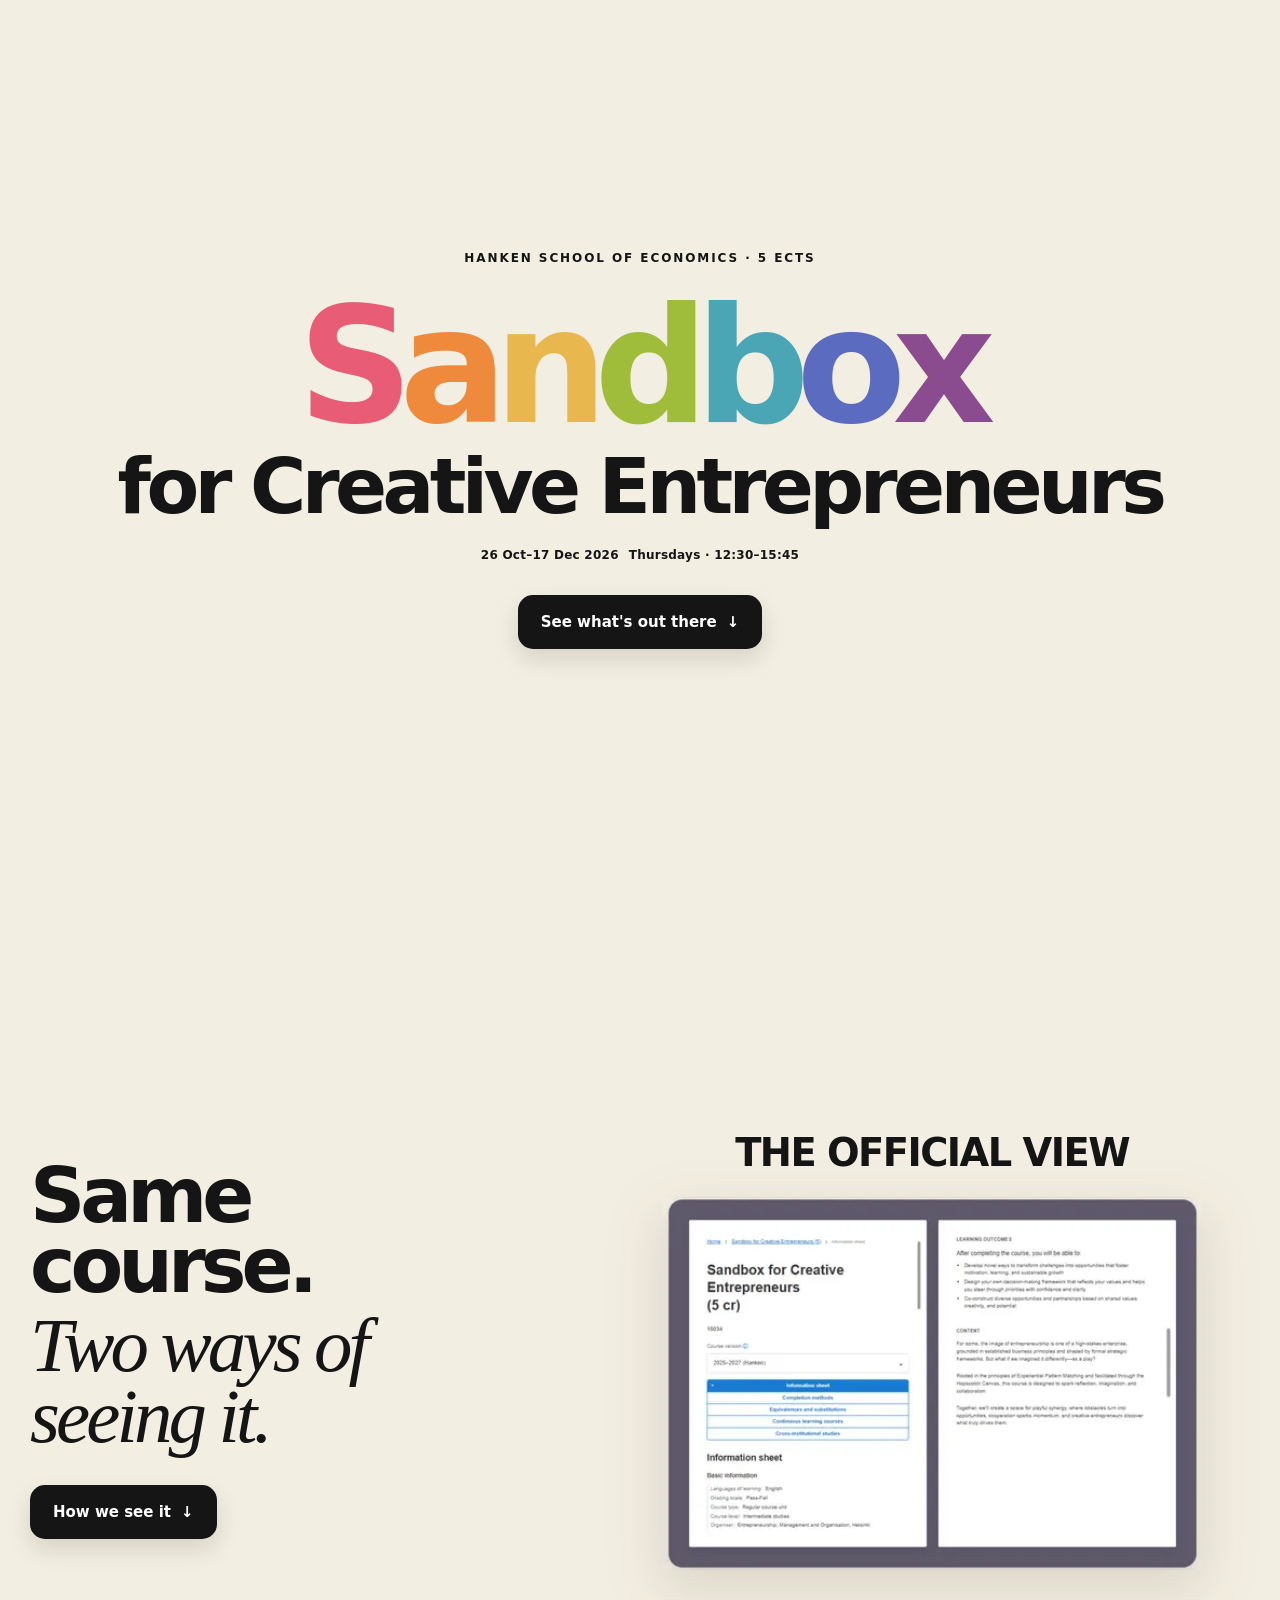
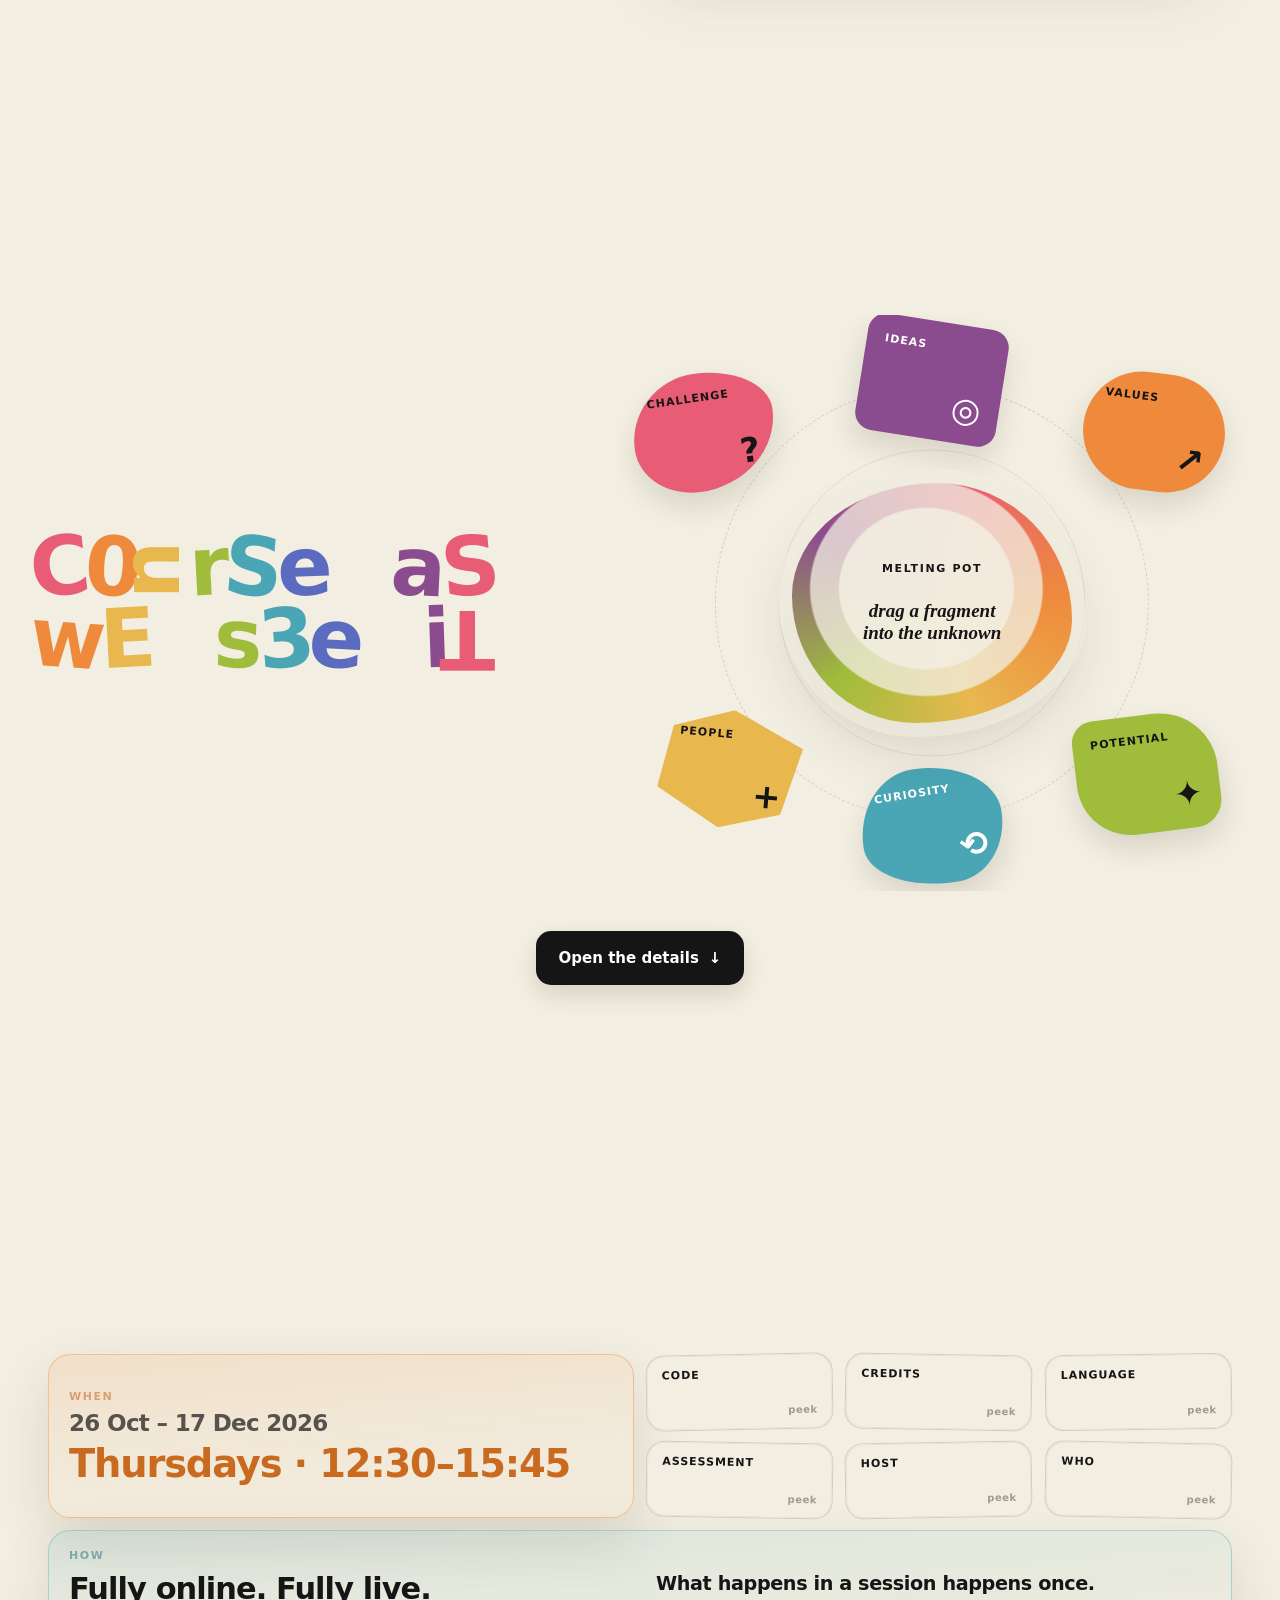
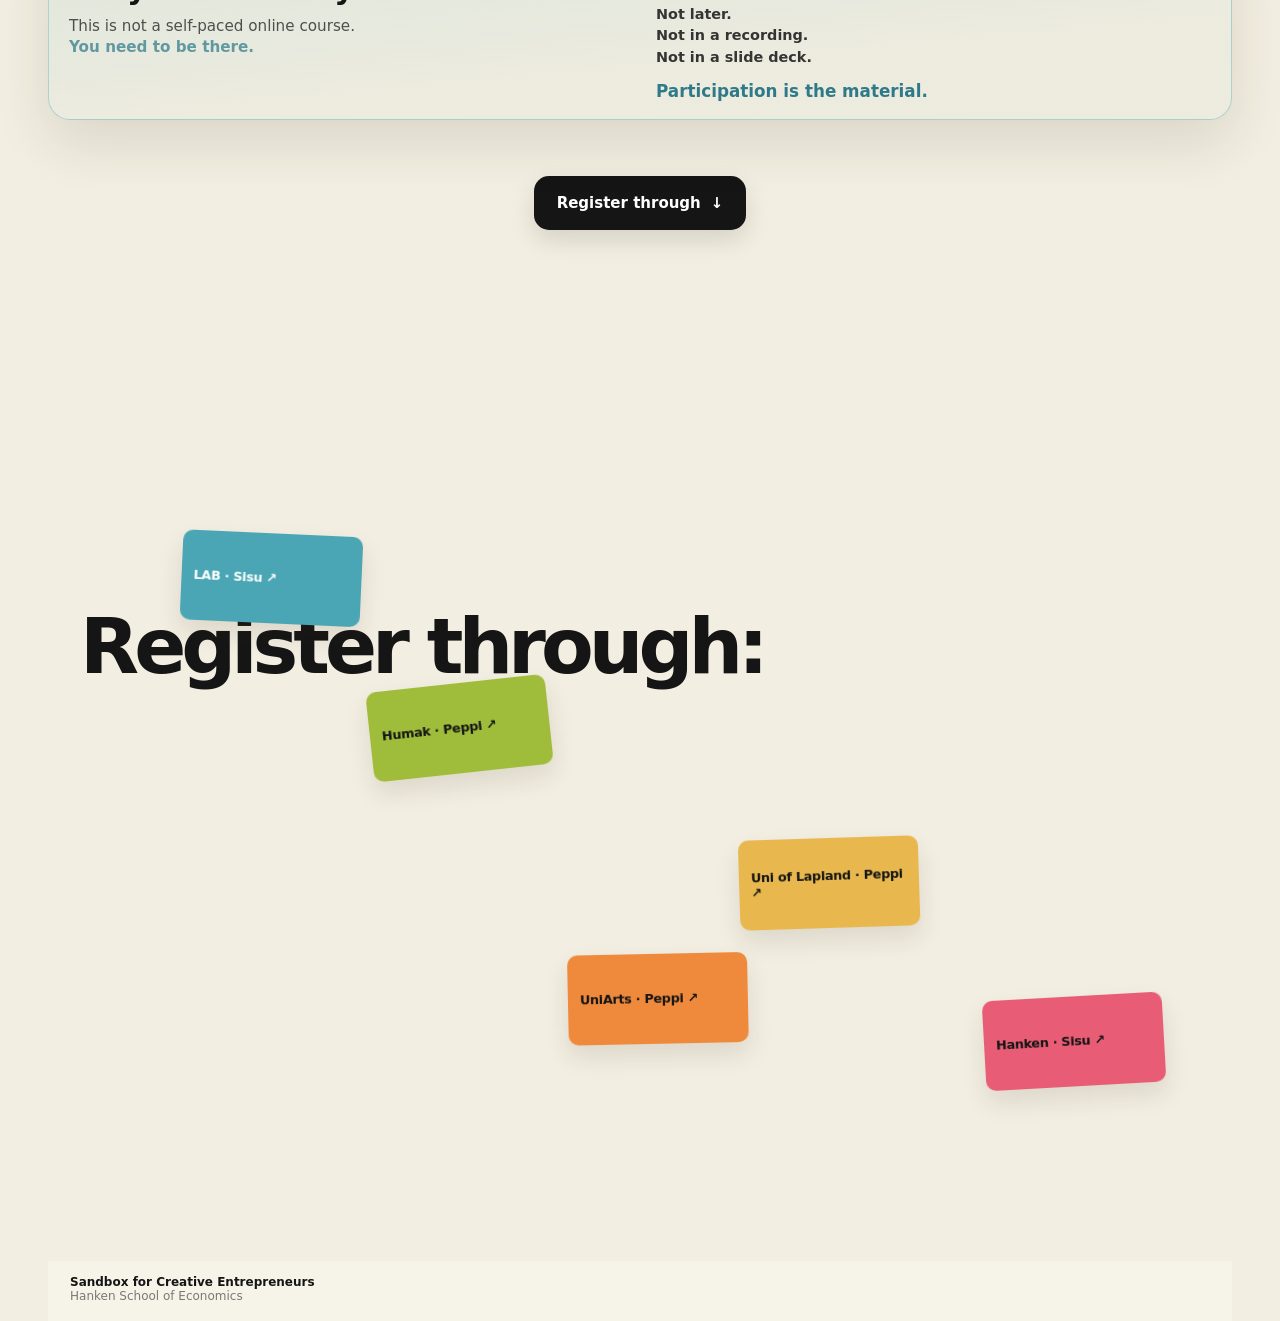
==== commit 9838b62b: "Merge HOW and IMPORTANT into one HOW box, reorder, fix piece spacing - Locker wall: WHEN now comes f" ====
--- a/index.html
+++ b/index.html
@@ -86,24 +86,26 @@
 
     <section class="screen course-section" id="course">
       <div class="course-inner">
-        <div class="locker-wall reveal" aria-label="Course details. Three highlighted panels are always open; the smaller buttons open to reveal more.">
-          <div class="locker locker--open locker--how">
-            <p class="locker-label">How</p>
-            <p class="locker-main">Fully online. Fully live.</p>
-            <p class="locker-sub">This is not a self-paced online course.<br /><strong>You need to be there.</strong></p>
-          </div>
-
+        <div class="locker-wall reveal" aria-label="Course details. Two highlighted panels are always open; the smaller buttons open to reveal more.">
           <div class="locker locker--open locker--when">
             <p class="locker-label">When</p>
             <p class="locker-main">26 Oct – 17 Dec 2026</p>
             <p class="locker-time">Thursdays · 12:30–15:45</p>
           </div>
 
-          <div class="locker locker--open locker--why">
-            <p class="locker-label">Important</p>
-            <p class="locker-main">What happens in a session happens once.</p>
-            <p class="locker-lines">Not later.<br />Not in a recording.<br />Not in a slide deck.</p>
-            <p class="locker-emph">Participation is the material.</p>
+          <div class="locker locker--open locker--how">
+            <p class="locker-label">How</p>
+            <div class="locker-cols">
+              <div>
+                <p class="locker-main">Fully online. Fully live.</p>
+                <p class="locker-sub">This is not a self-paced online course.<br /><strong>You need to be there.</strong></p>
+              </div>
+              <div>
+                <p class="locker-main locker-main--secondary">What happens in a session happens once.</p>
+                <p class="locker-lines">Not later.<br />Not in a recording.<br />Not in a slide deck.</p>
+                <p class="locker-emph">Participation is the material.</p>
+              </div>
+            </div>
           </div>
 
           <button type="button" class="locker locker--closed locker--code" data-locker aria-expanded="false" aria-label="Open to reveal the course code" title="Click to open &mdash; double-click to snoop">
--- a/assets/journey-4x2.css
+++ b/assets/journey-4x2.css
@@ -22,8 +22,8 @@
 .puzzle-piece::before,.puzzle-piece::after{display:none!important}
 @media (hover:hover) and (pointer:fine){.puzzle-piece:hover{filter:saturate(1.08);box-shadow:0 18px 34px rgba(50,38,20,.18)}}
 .puzzle-piece small{font-size:11px;letter-spacing:.1em}.puzzle-piece strong{font-size:34px}
-.p1{left:3%;top:16%;background:#e85d75;border-radius:48% 52% 58% 42% / 57% 38% 62% 43%;transform:rotate(-8deg)}
-.p2{right:4%;top:13%;background:#ef8a3d;border-radius:999px;transform:rotate(7deg)}
+.p1{left:3%;top:10%;background:#e85d75;border-radius:48% 52% 58% 42% / 57% 38% 62% 43%;transform:rotate(-8deg)}
+.p2{right:4%;top:10%;background:#ef8a3d;border-radius:999px;transform:rotate(7deg)}
 .p3{left:7%;bottom:11%;background:#e8b84f;clip-path:polygon(50% 0,100% 28%,88% 85%,45% 100%,0 70%,8% 17%);transform:rotate(5deg)}
 .p4{right:5%;bottom:10%;background:#9fbd3b;border-radius:22px 58px 28px 54px;transform:rotate(-7deg)}
 .p5{left:calc(50% - 71px);top:1%;background:#8b4b8f;color:#fff;border-radius:18px;transform:rotate(9deg)}
@@ -47,7 +47,7 @@
 @keyframes piece-reborn{0%{opacity:0;filter:blur(10px) saturate(1.5)}60%{opacity:1;filter:blur(0) saturate(1.18)}100%{opacity:1;filter:none}}
 
 @media(max-width:1000px){.journey-board{width:min(760px,90vw);aspect-ratio:2/1;min-height:300px}.sandbox-scene{margin-inline:auto;width:min(780px,96vw);height:580px}}
-@media(max-width:640px){.journey-board{width:94vw;height:360px;min-height:360px;aspect-ratio:auto}.sandbox-scene{height:465px;min-height:465px}.sandbox-scene::before{width:95vw}.sandbox-scene::after{width:72vw}.sand-label{width:235px;height:210px;padding:30px 32px}.sand-label::after{font-size:16px;max-width:165px}.sandbox-scene.completing .sand-label{width:260px;height:235px}.sandbox-scene.complete .sand-label{width:300px;height:285px;padding:190px 32px 25px}.sandbox-scene.complete .sand-label::after{font-size:15px;max-width:205px}.play-creature{width:285px;height:210px}.play-creature.visible{transform:translate(-50%,-61%) scale(1)}.puzzle-piece{width:104px;height:84px;padding:12px}.puzzle-piece strong{font-size:26px}.puzzle-piece small{font-size:9px}.p1{left:0;top:15%}.p2{right:0;top:12%}.p3{left:1%;bottom:10%}.p4{right:1%;bottom:10%}.p5{left:calc(50% - 52px);top:0}.p6{left:calc(50% - 52px);bottom:0}}
+@media(max-width:640px){.journey-board{width:94vw;height:360px;min-height:360px;aspect-ratio:auto}.sandbox-scene{height:465px;min-height:465px}.sandbox-scene::before{width:95vw}.sandbox-scene::after{width:72vw}.sand-label{width:235px;height:210px;padding:30px 32px}.sand-label::after{font-size:16px;max-width:165px}.sandbox-scene.completing .sand-label{width:260px;height:235px}.sandbox-scene.complete .sand-label{width:300px;height:285px;padding:190px 32px 25px}.sandbox-scene.complete .sand-label::after{font-size:15px;max-width:205px}.play-creature{width:285px;height:210px}.play-creature.visible{transform:translate(-50%,-61%) scale(1)}.puzzle-piece{width:104px;height:84px;padding:12px}.puzzle-piece strong{font-size:26px}.puzzle-piece small{font-size:9px}.p1{left:0;top:10%}.p2{right:0;top:10%}.p3{left:1%;bottom:10%}.p4{right:1%;bottom:10%}.p5{left:calc(50% - 52px);top:0}.p6{left:calc(50% - 52px);bottom:0}}
 @media(max-width:1000px) and (orientation:landscape) and (max-height:520px){.sandbox-scene{height:min(85svh,400px);min-height:300px}}
-@media(max-width:400px){.journey-board{--gap:8px;height:300px;min-height:300px}.journey-block{padding:8px 7px}.journey-block strong{font-size:clamp(.64rem,2.9vw,.72rem);white-space:nowrap}.puzzle-piece{width:96px;height:80px;padding:10px}.puzzle-piece small{font-size:8px}.puzzle-piece strong{font-size:24px}.p1,.p2{top:22%}.p5,.p6{left:calc(50% - 48px)}}
+@media(max-width:400px){.journey-board{--gap:8px;height:300px;min-height:300px}.journey-block{padding:8px 7px}.journey-block strong{font-size:clamp(.64rem,2.9vw,.72rem);white-space:nowrap}.puzzle-piece{width:96px;height:80px;padding:10px}.puzzle-piece small{font-size:8px}.puzzle-piece strong{font-size:24px}.p5,.p6{left:calc(50% - 48px)}}
 @media(prefers-reduced-motion:reduce){.sandbox-scene::before,.sandbox-scene::after,.sand-label,.play-creature.visible svg,.play-creature .c-piece,.play-creature.escaping,.puzzle-piece.reborn{animation:none}.play-creature,.puzzle-piece.consumed{transition-duration:.01ms!important}.play-creature.escaping{opacity:0!important}}
--- a/assets/locker-wall.css
+++ b/assets/locker-wall.css
@@ -33,14 +33,13 @@
   justify-content:center;
   border-radius:22px;
 }
-.locker--how{grid-column:span 3;grid-row:span 2;background:linear-gradient(175deg,rgba(74,166,181,.12),rgba(74,166,181,.03) 65%);border-color:rgba(74,166,181,.38)}
 .locker--when{grid-column:span 3;grid-row:span 2;background:linear-gradient(175deg,rgba(239,138,61,.14),rgba(239,138,61,.03) 65%);border-color:rgba(239,138,61,.42)}
-.locker--why{grid-column:span 6;grid-row:span 1;display:block;background:linear-gradient(100deg,rgba(139,75,143,.11),rgba(139,75,143,.03) 65%);border-color:rgba(139,75,143,.35)}
+.locker--how{grid-column:span 6;grid-row:span 1;display:block;background:linear-gradient(175deg,rgba(74,166,181,.12),rgba(74,166,181,.03) 65%);border-color:rgba(74,166,181,.38)}
+.locker-cols{display:grid;grid-template-columns:repeat(2,1fr);column-gap:32px;align-items:start;margin-top:10px}
 
 .locker-label{margin:0 0 8px;font-size:11px;font-weight:850;letter-spacing:.14em;text-transform:uppercase;opacity:.55}
 .locker--how .locker-label{color:#2f7a89}
 .locker--when .locker-label{color:#c96a1f}
-.locker--why .locker-label{color:#6b3570}
 
 .locker-main{margin:0;font-size:clamp(1.4rem,2.4vw,1.9rem);font-weight:820;line-height:1.1;letter-spacing:-.03em}
 .locker-sub{margin:10px 0 0;font-size:clamp(.95rem,1.1vw,1.05rem);line-height:1.4;opacity:.72;max-width:34ch}
@@ -49,22 +48,20 @@
 .locker--when .locker-main{font-size:clamp(1.2rem,1.8vw,1.45rem);font-weight:760;opacity:.7}
 .locker-time{margin:8px 0 0;font-size:clamp(1.8rem,3vw,2.5rem);font-weight:880;letter-spacing:-.03em;color:#c96a1f;line-height:1.02}
 
-.locker--why .locker-main{margin:0;font-size:clamp(1.1rem,1.5vw,1.35rem);font-weight:800;line-height:1.22;letter-spacing:-.02em}
+.locker-main--secondary{margin:0;font-size:clamp(1.1rem,1.5vw,1.35rem);font-weight:800;line-height:1.22;letter-spacing:-.02em}
 .locker-lines{margin:8px 0 0;font-size:clamp(.9rem,1.1vw,1rem);font-weight:700;line-height:1.5;opacity:.85}
-.locker-emph{margin:12px 0 0;font-size:clamp(1.05rem,1.25vw,1.2rem);font-weight:800;color:#6b3570}
+.locker-emph{margin:12px 0 0;font-size:clamp(1.05rem,1.25vw,1.2rem);font-weight:800;color:#2f7a89}
 
 @keyframes locker-breathe{0%,100%{transform:scale(1)}50%{transform:scale(1.012)}}
 @keyframes locker-breathe-strong{0%,100%{transform:scale(1)}50%{transform:scale(1.022)}}
 .locker--how{animation:locker-breathe 6.2s ease-in-out infinite}
 .locker--when{animation:locker-breathe-strong 5.4s ease-in-out infinite .6s}
-.locker--why{animation:locker-breathe 7s ease-in-out infinite 1.3s}
 
 /* Once the visitor has had time to notice the pulse (or opens a locker,
    whichever comes first - see locker-wall.js), it settles rather than
    pulsing forever. */
 .locker-wall.settled .locker--how,
-.locker-wall.settled .locker--when,
-.locker-wall.settled .locker--why{animation:none}
+.locker-wall.settled .locker--when{animation:none}
 
 /* Closed lockers */
 .locker--closed{
@@ -142,18 +139,19 @@
 
 @media (max-width:1000px){
   .locker-wall{grid-template-columns:repeat(4,1fr)}
-  .locker--how,.locker--when{grid-column:span 4;grid-row:span 2}
-  .locker--why{grid-column:span 4;grid-row:span 1}
+  .locker--when{grid-column:span 4;grid-row:span 2}
+  .locker--how{grid-column:span 4;grid-row:span 1}
   .locker--language,.locker--assessment,.locker--host{grid-column:span 2;grid-row:span 1}
   .locker--code,.locker--credits,.locker--facilitators{grid-column:span 1;grid-row:span 1}
 }
 
 @media (max-width:640px){
   .locker-wall{grid-template-columns:repeat(2,1fr);grid-auto-flow:row;gap:12px}
-  .locker--how,.locker--when,.locker--why{grid-column:span 2;grid-row:auto}
+  .locker--how,.locker--when{grid-column:span 2;grid-row:auto}
   .locker--code,.locker--credits,.locker--language,.locker--assessment,.locker--host,.locker--facilitators{grid-column:span 1;grid-row:auto}
   .locker--open{padding:18px}
   .locker-sub{max-width:none}
+  .locker-cols{grid-template-columns:1fr;row-gap:14px;margin-top:8px}
 }
 
 /* "Keep scrolling" cues at the end of the idea and locker-wall sections, so
@@ -166,7 +164,7 @@
 }
 
 @media (prefers-reduced-motion:reduce){
-  .locker--how,.locker--when,.locker--why{animation:none}
+  .locker--how,.locker--when{animation:none}
   .locker-door,.locker-panel{transition:none}
   .locker--code,.locker--credits,.locker--language,.locker--assessment,.locker--host,.locker--facilitators{transform:none}
 }
